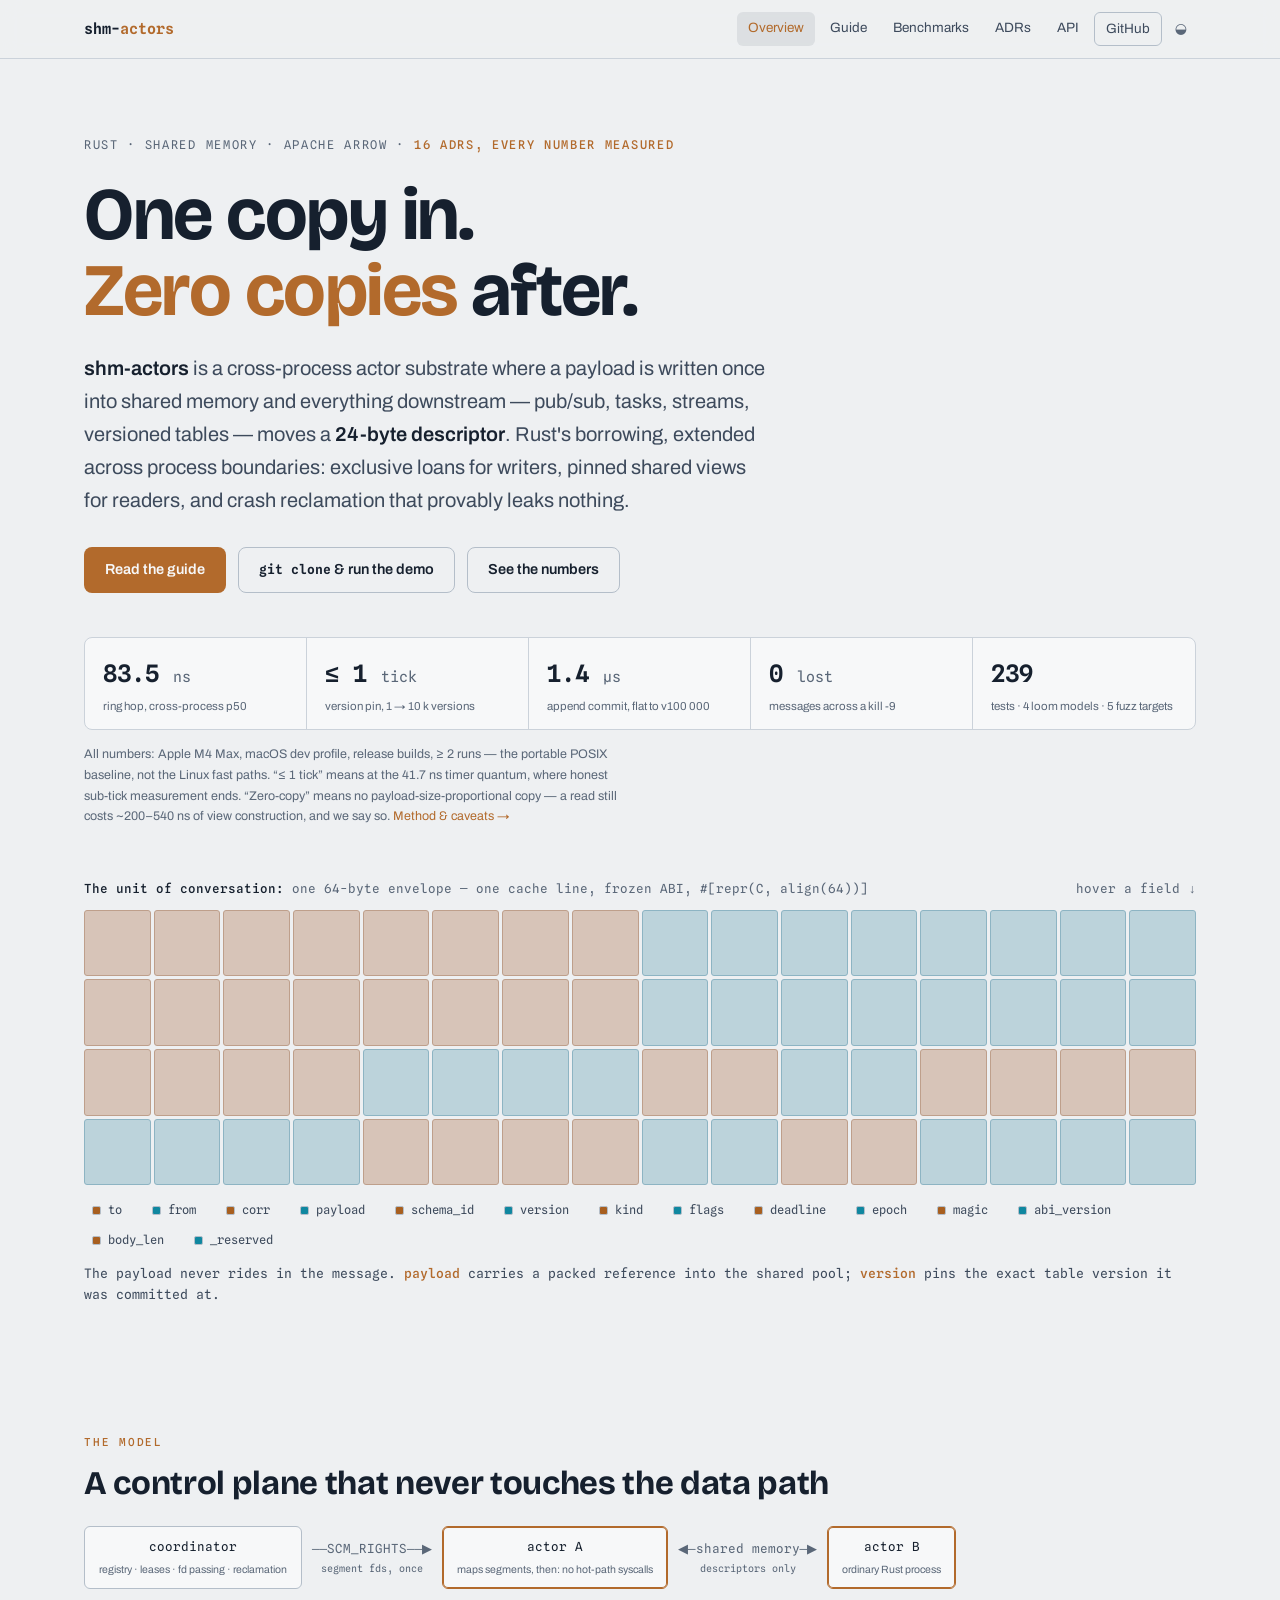
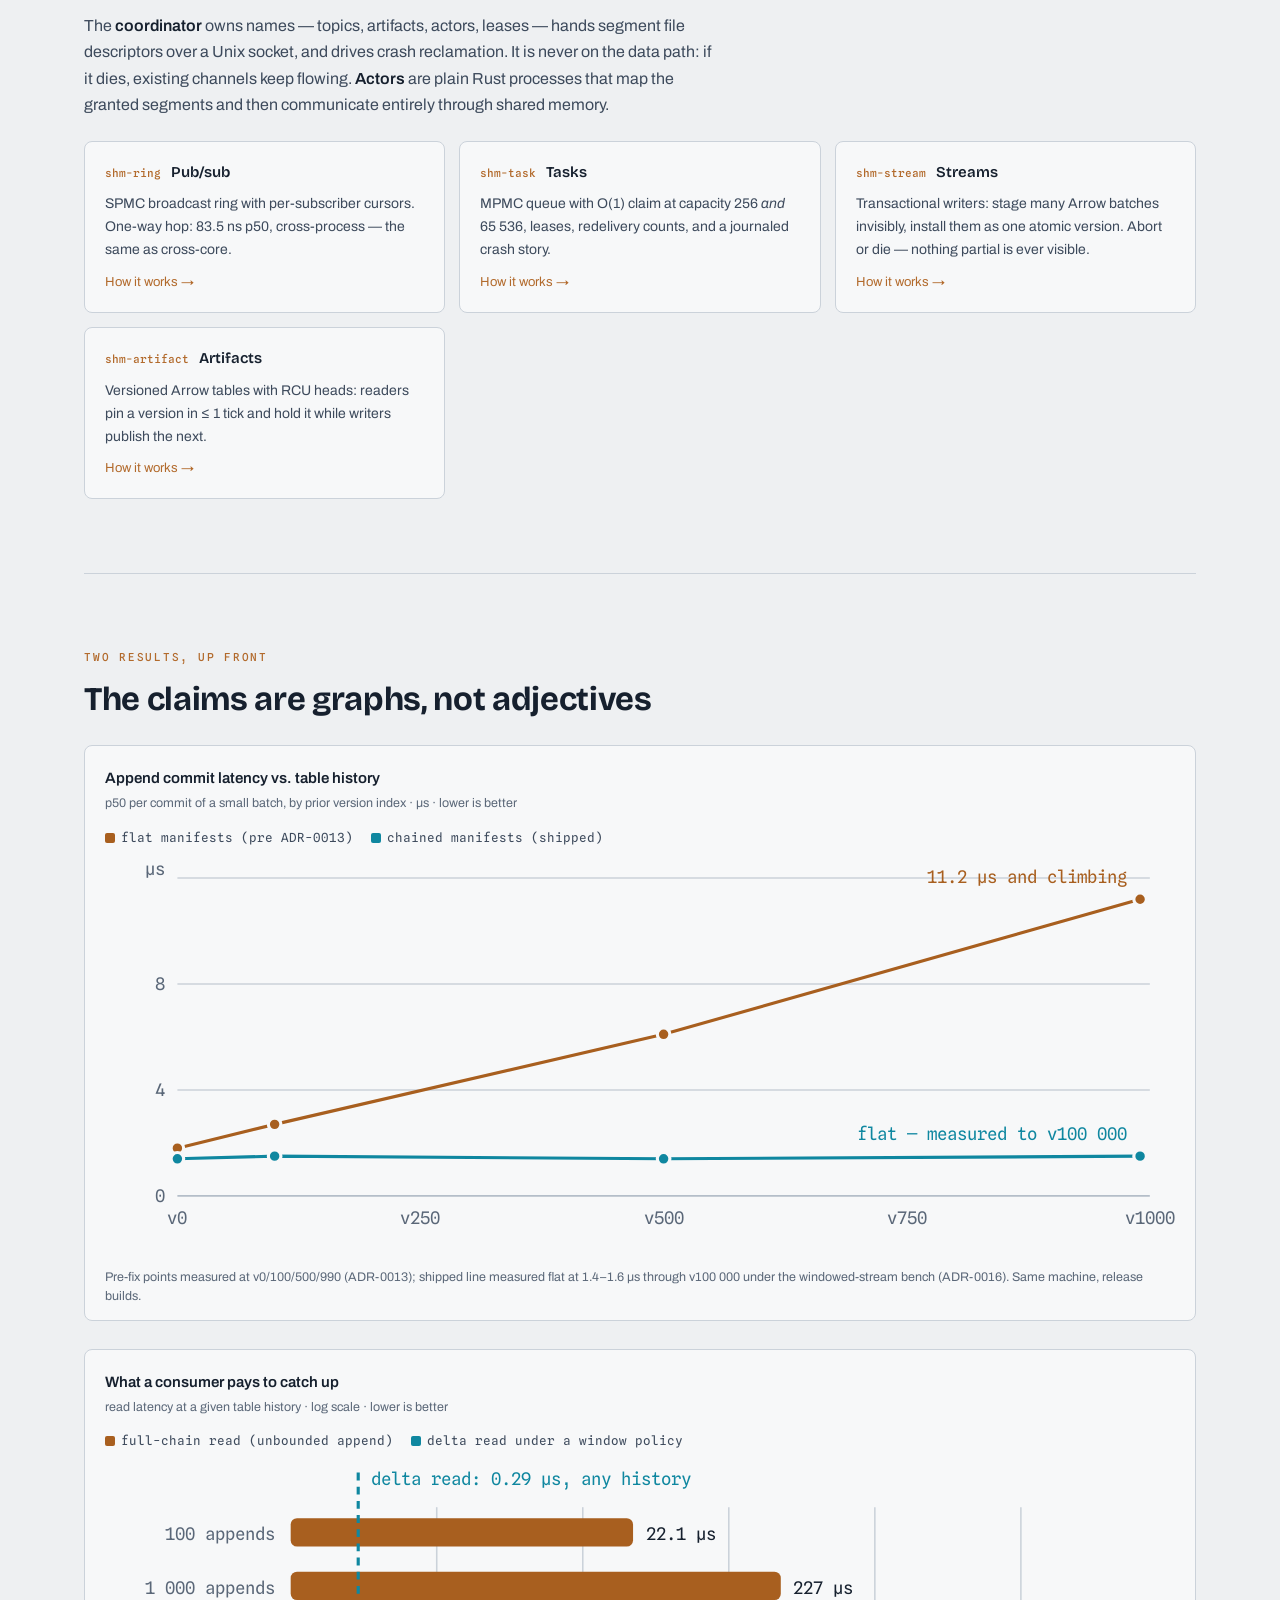
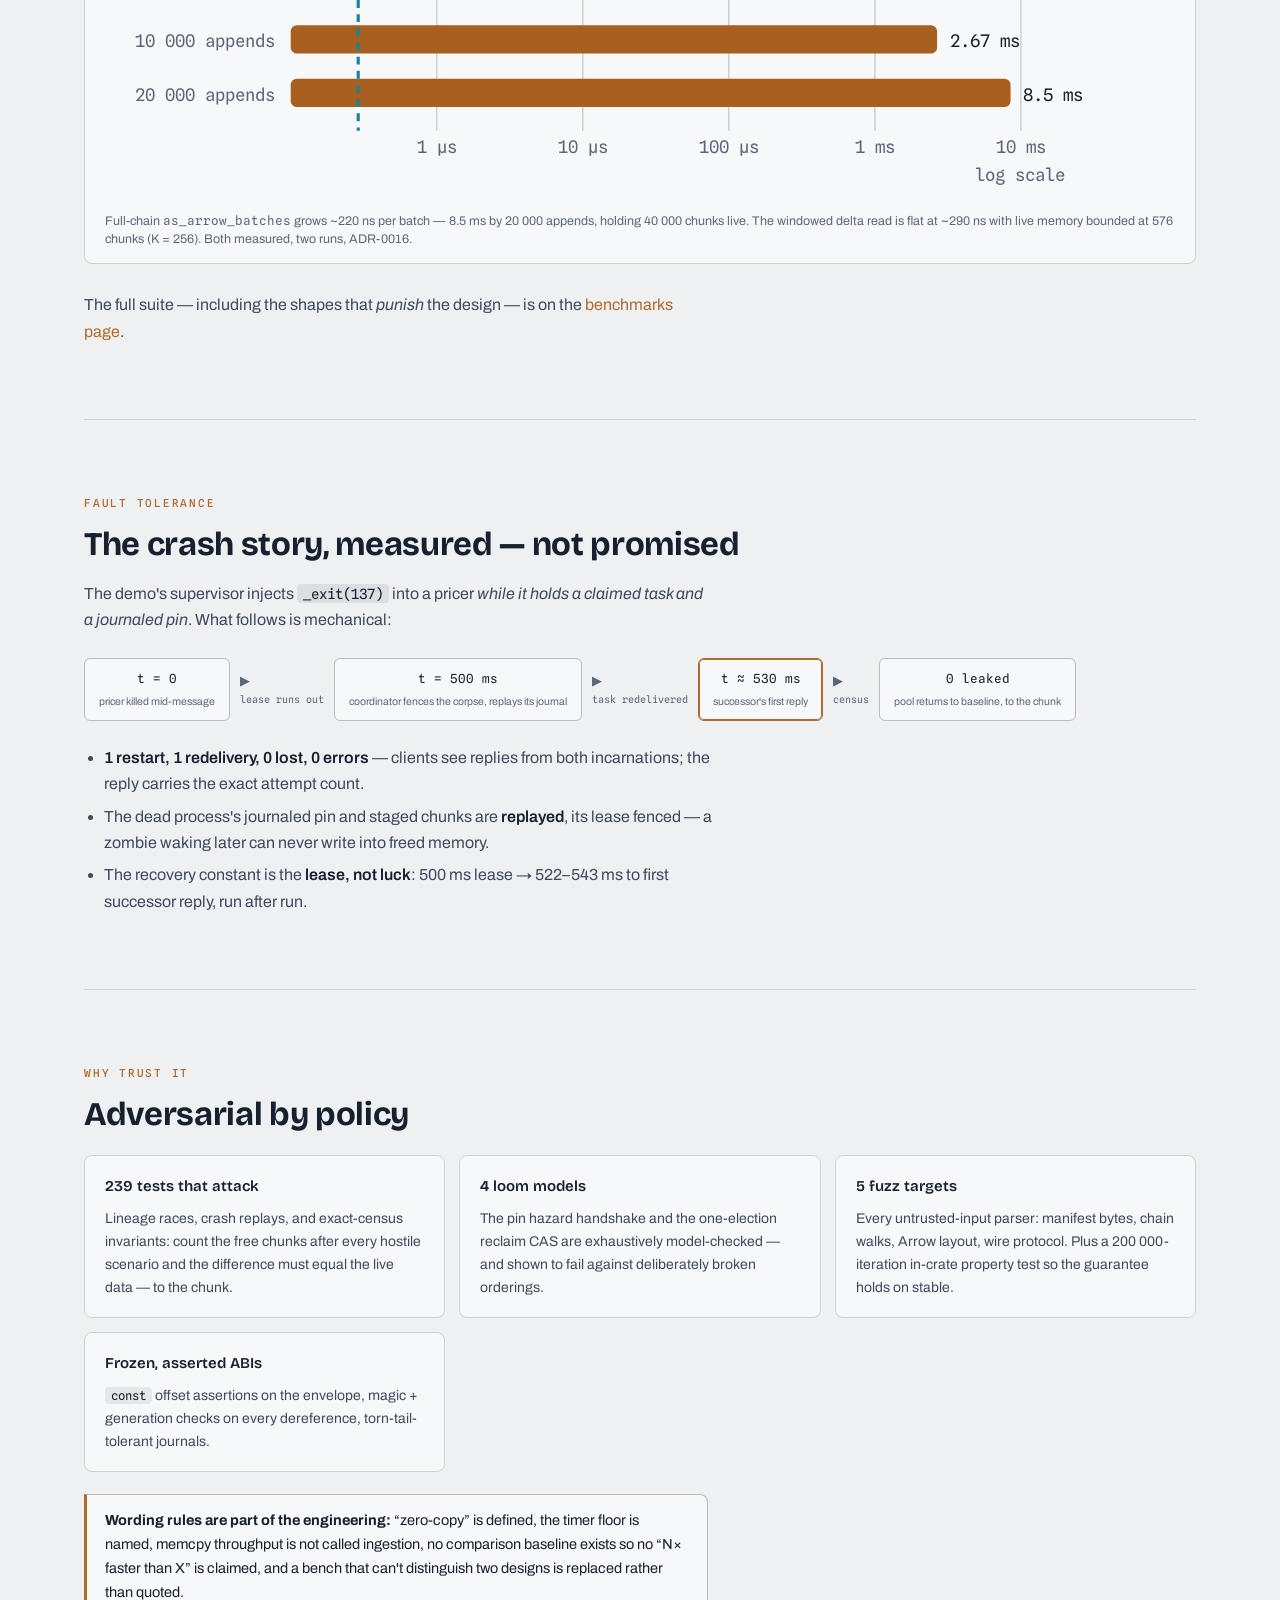
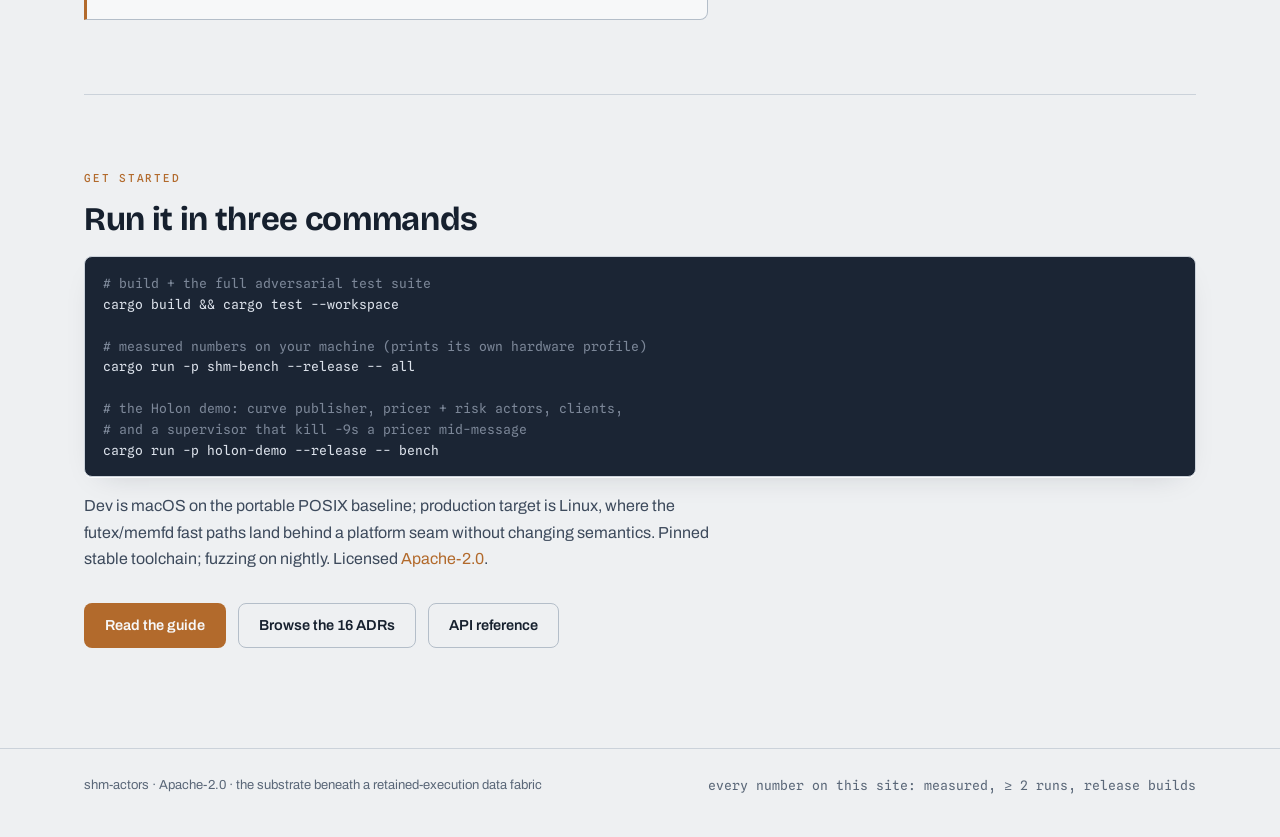
==== site/index.html @ 273ca45f "Website, README, LICENSE: make the project presentable as open source - site/: a four-page static si" ====
<!doctype html>
<html lang="en">
<head>
<meta charset="utf-8">
<meta name="viewport" content="width=device-width,initial-scale=1">
<title>shm-actors — zero-copy cross-process actors for Rust + Apache Arrow</title>
<meta name="description" content="A Rust actor substrate over shared memory: payloads are written once, everything downstream moves a 24-byte descriptor. Versioned Arrow tables, crash-safe by replay, every number measured.">
<link rel="icon" href="data:image/svg+xml,<svg xmlns='http://www.w3.org/2000/svg' viewBox='0 0 100 100'><text y='.9em' font-size='90'>🏹</text></svg>">
<link rel="preconnect" href="https://fonts.googleapis.com">
<link rel="stylesheet" href="https://fonts.googleapis.com/css2?family=Bricolage+Grotesque:opsz,wght@12..96,400;12..96,600;12..96,700&family=Archivo:wght@400;500;600&family=Spline+Sans+Mono:wght@400;500;600&display=swap">
<link rel="stylesheet" href="style.css">
</head>
<body>

<div class="topbar"><div class="in">
  <a class="brand" href="./" style="text-decoration:none">shm-<em>actors</em></a>
  <nav>
    <a href="./" class="on">Overview</a>
    <a href="guide.html">Guide</a>
    <a href="benchmarks.html">Benchmarks</a>
    <a href="adrs.html">ADRs</a>
    <a href="api/shm_artifact/index.html">API</a>
    <a class="gh" href="https://github.com/jamiepearcey/shm-actors">GitHub</a>
    <button id="themeToggle" aria-label="Toggle theme">◒</button>
  </nav>
</div></div>

<main class="wrap">
<header class="hero">
  <div class="kicker">rust · shared memory · apache arrow · <b>16 ADRs, every number measured</b></div>
  <h1>One copy in.<br><span class="z">Zero copies</span> after.</h1>
  <p class="thesis lede">
    <strong>shm-actors</strong> is a cross-process actor substrate where a payload is written once
    into shared memory and everything downstream — pub/sub, tasks, streams, versioned tables —
    moves a <strong>24-byte descriptor</strong>. Rust's borrowing, extended across process
    boundaries: exclusive loans for writers, pinned shared views for readers, and crash
    reclamation that provably leaks nothing.
  </p>
  <div class="cta">
    <a class="btn primary" href="guide.html">Read the guide</a>
    <a class="btn" href="https://github.com/jamiepearcey/shm-actors"><code>git clone</code> &amp; run the demo</a>
    <a class="btn" href="benchmarks.html">See the numbers</a>
  </div>

  <div class="statrow" role="list">
    <div class="stat" role="listitem"><div class="v">83.5 <small>ns</small></div><div class="k">ring hop, cross-process p50</div></div>
    <div class="stat" role="listitem"><div class="v">≤ 1 <small>tick</small></div><div class="k">version pin, 1 → 10 k versions</div></div>
    <div class="stat" role="listitem"><div class="v">1.4 <small>µs</small></div><div class="k">append commit, flat to v100 000</div></div>
    <div class="stat" role="listitem"><div class="v">0 <small>lost</small></div><div class="k">messages across a kill&nbsp;-9</div></div>
    <div class="stat" role="listitem"><div class="v">239</div><div class="k">tests · 4 loom models · 5 fuzz targets</div></div>
  </div>
  <p class="footnote">All numbers: Apple M4 Max, macOS dev profile, release builds, ≥ 2 runs — the portable
  POSIX baseline, not the Linux fast paths. “≤ 1 tick” means at the 41.7 ns timer quantum, where honest
  sub-tick measurement ends. “Zero-copy” means no payload-size-proportional copy — a read still costs
  ~200–540 ns of view construction, and we say so. <a href="benchmarks.html">Method &amp; caveats →</a></p>

  <div class="envwrap">
    <div class="envcap">
      <span class="t"><b>The unit of conversation:</b> one 64-byte envelope — one cache line, frozen ABI, <code>#[repr(C, align(64))]</code></span>
      <span class="t">hover a field ↓</span>
    </div>
    <div class="bytegrid" id="bytegrid" aria-hidden="true"></div>
    <div class="envlegend" id="envlegend"></div>
    <div class="envinfo" id="envinfo">The payload never rides in the message. <b>payload</b> carries a packed reference into the shared pool; <b>version</b> pins the exact table version it was committed at.</div>
  </div>
</header>

<section id="model" class="first" style="padding-top:60px">
  <div class="eyebrow">The model</div>
  <h2>A control plane that never touches the data path</h2>
  <div class="flow" aria-label="Coordinator and actors">
    <div class="fnode">coordinator<small>registry · leases · fd passing · reclamation</small></div>
    <div class="farr">──SCM_RIGHTS──▶<small>segment fds, once</small></div>
    <div class="fnode hot">actor A<small>maps segments, then: no hot-path syscalls</small></div>
    <div class="farr">◀─shared memory─▶<small>descriptors only</small></div>
    <div class="fnode hot">actor B<small>ordinary Rust process</small></div>
  </div>
  <p>The <strong>coordinator</strong> owns names — topics, artifacts, actors, leases — hands segment
  file descriptors over a Unix socket, and drives crash reclamation. It is never on the data path:
  if it dies, existing channels keep flowing. <strong>Actors</strong> are plain Rust processes that
  map the granted segments and then communicate entirely through shared memory.</p>

  <div class="grid2">
    <div class="card"><h4><span class="m">shm-ring</span> Pub/sub</h4><p>SPMC broadcast ring with per-subscriber cursors. One-way hop: 83.5 ns p50, cross-process — the same as cross-core.</p><a class="more" href="guide.html#ring">How it works →</a></div>
    <div class="card"><h4><span class="m">shm-task</span> Tasks</h4><p>MPMC queue with O(1) claim at capacity 256 <em>and</em> 65 536, leases, redelivery counts, and a journaled crash story.</p><a class="more" href="guide.html#task">How it works →</a></div>
    <div class="card"><h4><span class="m">shm-stream</span> Streams</h4><p>Transactional writers: stage many Arrow batches invisibly, install them as one atomic version. Abort or die — nothing partial is ever visible.</p><a class="more" href="guide.html#stream">How it works →</a></div>
    <div class="card"><h4><span class="m">shm-artifact</span> Artifacts</h4><p>Versioned Arrow tables with RCU heads: readers pin a version in ≤ 1 tick and hold it while writers publish the next.</p><a class="more" href="guide.html#cells">How it works →</a></div>
  </div>
</section>

<section id="numbers">
  <div class="eyebrow">Two results, up front</div>
  <h2>The claims are graphs, not adjectives</h2>

  <figure id="fig-commit">
    <div class="figtitle">Append commit latency vs. table history</div>
    <div class="figsub">p50 per commit of a small batch, by prior version index · µs · lower is better</div>
    <div class="legend"><span><i style="background:var(--s1)"></i>flat manifests (pre ADR-0013)</span><span><i style="background:var(--s2)"></i>chained manifests (shipped)</span></div>
    <div id="chart-commit"></div>
    <figcaption>Pre-fix points measured at v0/100/500/990 (ADR-0013); shipped line measured flat at
    1.4–1.6 µs through v100 000 under the windowed-stream bench (ADR-0016). Same machine, release builds.</figcaption>
  </figure>

  <figure id="fig-read">
    <div class="figtitle">What a consumer pays to catch up</div>
    <div class="figsub">read latency at a given table history · log scale · lower is better</div>
    <div class="legend"><span><i style="background:var(--s1)"></i>full-chain read (unbounded append)</span><span><i style="background:var(--s2)"></i>delta read under a window policy</span></div>
    <div id="chart-read"></div>
    <figcaption>Full-chain <code>as_arrow_batches</code> grows ~220 ns per batch — 8.5 ms by 20 000
    appends, holding 40 000 chunks live. The windowed delta read is flat at ~290 ns with live memory
    bounded at 576 chunks (K = 256). Both measured, two runs, ADR-0016.</figcaption>
  </figure>

  <p>The full suite — including the shapes that <em>punish</em> the design — is on the
  <a href="benchmarks.html">benchmarks page</a>.</p>
</section>

<section id="crash">
  <div class="eyebrow">Fault tolerance</div>
  <h2>The crash story, measured — not promised</h2>
  <p>The demo's supervisor injects <code>_exit(137)</code> into a pricer <em>while it holds a claimed
  task and a journaled pin</em>. What follows is mechanical:</p>
  <div class="flow" aria-label="Crash timeline">
    <div class="fnode">t = 0<small>pricer killed mid-message</small></div>
    <div class="farr">▶<small>lease runs out</small></div>
    <div class="fnode">t = 500 ms<small>coordinator fences the corpse, replays its journal</small></div>
    <div class="farr">▶<small>task redelivered</small></div>
    <div class="fnode hot">t ≈ 530 ms<small>successor's first reply</small></div>
    <div class="farr">▶<small>census</small></div>
    <div class="fnode">0 leaked<small>pool returns to baseline, to the chunk</small></div>
  </div>
  <ul>
    <li><strong>1 restart, 1 redelivery, 0 lost, 0 errors</strong> — clients see replies from both incarnations; the reply carries the exact attempt count.</li>
    <li>The dead process's journaled pin and staged chunks are <strong>replayed</strong>, its lease fenced — a zombie waking later can never write into freed memory.</li>
    <li>The recovery constant is the <strong>lease, not luck</strong>: 500 ms lease → 522–543 ms to first successor reply, run after run.</li>
  </ul>
</section>

<section id="discipline">
  <div class="eyebrow">Why trust it</div>
  <h2>Adversarial by policy</h2>
  <div class="grid2">
    <div class="card"><h4>239 tests that attack</h4><p>Lineage races, crash replays, and exact-census invariants: count the free chunks after every hostile scenario and the difference must equal the live data — to the chunk.</p></div>
    <div class="card"><h4>4 loom models</h4><p>The pin hazard handshake and the one-election reclaim CAS are exhaustively model-checked — and shown to fail against deliberately broken orderings.</p></div>
    <div class="card"><h4>5 fuzz targets</h4><p>Every untrusted-input parser: manifest bytes, chain walks, Arrow layout, wire protocol. Plus a 200 000-iteration in-crate property test so the guarantee holds on stable.</p></div>
    <div class="card"><h4>Frozen, asserted ABIs</h4><p><code>const</code> offset assertions on the envelope, magic + generation checks on every dereference, torn-tail-tolerant journals.</p></div>
  </div>
  <div class="callout"><b>Wording rules are part of the engineering:</b> “zero-copy” is defined, the
  timer floor is named, memcpy throughput is not called ingestion, no comparison baseline exists so
  no “N× faster than X” is claimed, and a bench that can't distinguish two designs is replaced
  rather than quoted.</div>
</section>

<section id="start">
  <div class="eyebrow">Get started</div>
  <h2>Run it in three commands</h2>
  <pre><code><span class="c"># build + the full adversarial test suite</span>
cargo build && cargo test --workspace

<span class="c"># measured numbers on your machine (prints its own hardware profile)</span>
cargo run -p shm-bench --release -- all

<span class="c"># the Holon demo: curve publisher, pricer + risk actors, clients,</span>
<span class="c"># and a supervisor that kill -9s a pricer mid-message</span>
cargo run -p holon-demo --release -- bench</code></pre>
  <p>Dev is macOS on the portable POSIX baseline; production target is Linux, where the futex/memfd
  fast paths land behind a platform seam without changing semantics. Pinned stable toolchain;
  fuzzing on nightly. Licensed <a href="https://github.com/jamiepearcey/shm-actors/blob/main/LICENSE">Apache-2.0</a>.</p>
  <div class="cta">
    <a class="btn primary" href="guide.html">Read the guide</a>
    <a class="btn" href="adrs.html">Browse the 16 ADRs</a>
    <a class="btn" href="api/shm_artifact/index.html">API reference</a>
  </div>
</section>
</main>

<footer class="site"><div class="in">
  <div>shm-actors · Apache-2.0 · the substrate beneath a retained-execution data fabric</div>
  <div class="mono">every number on this site: measured, ≥ 2 runs, release builds</div>
</div></footer>

<script src="site.js"></script>
<script>
buildEnvelope("bytegrid","envlegend","envinfo");

/* chart 1: commit latency vs version index */
(function(){
  const W=680,H=250,L=46,R=16,T=14,B=34;
  const pre=[[0,1.8],[100,2.7],[500,6.1],[990,11.2]];
  const post=[[0,1.4],[100,1.5],[500,1.4],[990,1.5]];
  const xmax=1000,ymax=12;
  const X=v=>L+(W-L-R)*v/xmax, Y=v=>T+(H-T-B)*(1-v/ymax);
  const svg=svgEl("svg",{viewBox:"0 0 "+W+" "+H,width:"100%",role:"img",
    "aria-label":"Append commit p50: pre-fix grows from 1.8 to 11.2 microseconds by version 990; shipped stays at about 1.4 microseconds"});
  for(const gy of [0,4,8,12]){
    svg.appendChild(svgEl("line",{x1:L,x2:W-R,y1:Y(gy),y2:Y(gy),class:gy?"grid":"axline"}));
    if(gy<12){ const t=svgEl("text",{x:L-8,y:Y(gy)+4,"text-anchor":"end"}); t.textContent=gy; svg.appendChild(t); }
  }
  for(const gx of [0,250,500,750,1000]){
    const t=svgEl("text",{x:X(gx),y:H-B+18,"text-anchor":"middle"}); t.textContent="v"+gx; svg.appendChild(t);
  }
  const yl=svgEl("text",{x:L-8,y:T-2,"text-anchor":"end"}); yl.textContent="µs"; svg.appendChild(yl);
  const s1=cssVar("--s1"),s2=cssVar("--s2");
  [[pre,s1,"pre ADR-0013"],[post,s2,"shipped"]].forEach(([pts,col,name])=>{
    svg.appendChild(svgEl("path",{d:pts.map((p,i)=>(i?"L":"M")+X(p[0])+" "+Y(p[1])).join(" "),
      fill:"none",stroke:col,"stroke-width":2,"stroke-linecap":"round"}));
    pts.forEach(p=>{
      svg.appendChild(svgEl("circle",{cx:X(p[0]),cy:Y(p[1]),r:4,fill:col,stroke:cssVar("--bg2"),"stroke-width":2}));
      const hit=svgEl("circle",{cx:X(p[0]),cy:Y(p[1]),r:13,fill:"transparent"});
      hit.addEventListener("mousemove",e=>tipShow(name+"<br><span class='tt'>version "+p[0]+"</span> · <b>"+p[1]+" µs</b> p50",e.clientX,e.clientY));
      hit.addEventListener("mouseleave",tipHide);
      svg.appendChild(hit);
    });
  });
  const l1=svgEl("text",{x:X(990)-8,y:Y(11.2)-10,"text-anchor":"end",class:"dlab"});
  l1.textContent="11.2 µs and climbing"; l1.style.fill=s1; svg.appendChild(l1);
  const l2=svgEl("text",{x:X(990)-8,y:Y(1.5)-10,"text-anchor":"end",class:"dlab"});
  l2.textContent="flat — measured to v100 000"; l2.style.fill=s2; svg.appendChild(l2);
  document.getElementById("chart-commit").appendChild(svg);
})();

/* chart 2: read cost, log scale bars */
(function(){
  const W=680,Hrow=34,L=118,R=70,T=30;
  const rows=[
    ["100 appends",22100,"22.1 µs"],
    ["1 000 appends",227000,"227 µs"],
    ["10 000 appends",2670000,"2.67 ms"],
    ["20 000 appends",8500000,"8.5 ms"]
  ];
  const deltaNs=290;
  const H=T+rows.length*Hrow+46;
  const lo=Math.log10(100),hi=Math.log10(2e7);
  const X=ns=>L+(W-L-R)*(Math.log10(ns)-lo)/(hi-lo);
  const svg=svgEl("svg",{viewBox:"0 0 "+W+" "+H,width:"100%",role:"img",
    "aria-label":"Full chain read grows from 22 microseconds at 100 appends to 8.5 milliseconds at 20000; the windowed delta read is flat at 290 nanoseconds"});
  [[1000,"1 µs"],[10000,"10 µs"],[100000,"100 µs"],[1e6,"1 ms"],[1e7,"10 ms"]].forEach(([v,lab])=>{
    svg.appendChild(svgEl("line",{x1:X(v),x2:X(v),y1:T,y2:H-40,class:"grid"}));
    const t=svgEl("text",{x:X(v),y:H-26,"text-anchor":"middle"}); t.textContent=lab; svg.appendChild(t);
  });
  const s1=cssVar("--s1"),s2=cssVar("--s2");
  rows.forEach((r,i)=>{
    const y=T+i*Hrow;
    const lab=svgEl("text",{x:L-10,y:y+Hrow/2+4,"text-anchor":"end"}); lab.textContent=r[0]; svg.appendChild(lab);
    const bar=svgEl("rect",{x:L,y:y+7,width:Math.max(2,X(r[1])-L),height:Hrow-16,rx:4,fill:s1});
    bar.addEventListener("mousemove",e=>tipShow("full-chain read after "+r[0]+"<br><b>"+r[2]+"</b> · ~220 ns per batch",e.clientX,e.clientY));
    bar.addEventListener("mouseleave",tipHide);
    svg.appendChild(bar);
    const v=svgEl("text",{x:X(r[1])+8,y:y+Hrow/2+4,class:"dlab"}); v.textContent=r[2]; svg.appendChild(v);
  });
  const dx=X(deltaNs);
  svg.appendChild(svgEl("line",{x1:dx,x2:dx,y1:8,y2:H-40,stroke:s2,"stroke-width":2,"stroke-dasharray":"5 4"}));
  const dl=svgEl("text",{x:dx+8,y:16,class:"dlab"}); dl.textContent="delta read: 0.29 µs, any history"; dl.style.fill=s2; svg.appendChild(dl);
  const hit=svgEl("rect",{x:dx-8,y:8,width:16,height:H-48,fill:"transparent"});
  hit.addEventListener("mousemove",e=>tipShow("batches_since(v), one version behind<br><b>0.29 µs</b> p50 — flat at any history",e.clientX,e.clientY));
  hit.addEventListener("mouseleave",tipHide);
  svg.appendChild(hit);
  const axl=svgEl("text",{x:W-R,y:H-8,"text-anchor":"end"}); axl.textContent="log scale"; svg.appendChild(axl);
  document.getElementById("chart-read").appendChild(svg);
})();
</script>
</body>
</html>
---- site/style.css ----
/* shm-actors site — dark-first: memory-map ground, copper bus, instrument cyan */
:root{
  --bg:#0B0E14; --bg2:#11161F; --bg3:#161D29;
  --ink:#E8E4DA; --ink2:#AEB6C4; --muted:#79839656;
  --mut:#8A94A6;
  --line:#232B38; --line2:#2E3949;
  --accent:#D98E4A; --accent-ink:#0B0E14;
  --s1:#C06F24; --s2:#2E9FC4;             /* chart series, CVD-validated */
  --code-bg:#0E1420; --sel:#D98E4A33;
  --shadow:0 1px 0 #000c, 0 12px 40px -18px #000c;
}
@media (prefers-color-scheme: light){
  :root:not([data-theme="dark"]){
    --bg:#EEF0F2; --bg2:#F7F8F9; --bg3:#E4E8EC;
    --ink:#16202E; --ink2:#3D4A5C; --muted:#16202E14;
    --mut:#5A6778;
    --line:#CBD2DA; --line2:#B4BEC9;
    --accent:#B26A2C; --accent-ink:#F7F8F9;
    --s1:#A85F1F; --s2:#0F87A0;
    --code-bg:#1B2534; --sel:#B26A2C2c;
    --shadow:0 1px 0 #ffffffcc, 0 10px 30px -18px #16202E40;
  }
}
:root[data-theme="light"]{
  --bg:#EEF0F2; --bg2:#F7F8F9; --bg3:#E4E8EC;
  --ink:#16202E; --ink2:#3D4A5C; --muted:#16202E14;
  --mut:#5A6778;
  --line:#CBD2DA; --line2:#B4BEC9;
  --accent:#B26A2C; --accent-ink:#F7F8F9;
  --s1:#A85F1F; --s2:#0F87A0;
  --code-bg:#1B2534; --sel:#B26A2C2c;
  --shadow:0 1px 0 #ffffffcc, 0 10px 30px -18px #16202E40;
}

*{box-sizing:border-box}
html{scroll-behavior:smooth; scroll-padding-top:76px}
@media (prefers-reduced-motion: reduce){ html{scroll-behavior:auto} *{animation:none!important;transition:none!important} }
body{
  margin:0; background:var(--bg); color:var(--ink);
  font:400 16px/1.65 "Archivo",system-ui,sans-serif;
  -webkit-font-smoothing:antialiased; text-rendering:optimizeLegibility;
}
::selection{background:var(--sel)}
a{color:var(--accent); text-decoration:none}
a:hover{text-decoration:underline; text-underline-offset:3px}
a:focus-visible,button:focus-visible{outline:2px solid var(--accent); outline-offset:2px; border-radius:2px}
code,pre,kbd,.mono{font-family:"Spline Sans Mono",ui-monospace,SFMono-Regular,Menlo,monospace}
h1,h2,h3,h4{font-family:"Bricolage Grotesque","Archivo",system-ui,sans-serif; text-wrap:balance; margin:0}

/* ---------- top bar ---------- */
.topbar{
  position:sticky; top:0; z-index:40; background:color-mix(in srgb,var(--bg) 86%,transparent);
  backdrop-filter:blur(10px); border-bottom:1px solid var(--line);
}
.topbar .in{max-width:1160px; margin:0 auto; display:flex; align-items:center; gap:22px; padding:12px 24px}
.topbar .brand{font-family:"Spline Sans Mono",monospace; font-weight:600; font-size:15px; color:var(--ink)}
.topbar .brand em{font-style:normal; color:var(--accent)}
.topbar nav{display:flex; gap:4px; flex-wrap:wrap; margin-left:auto; font-size:13.5px}
.topbar nav a{color:var(--ink2); padding:5px 11px; border-radius:6px}
.topbar nav a:hover{color:var(--ink); background:var(--muted); text-decoration:none}
.topbar nav a.on{color:var(--accent); background:var(--muted)}
.topbar .gh{border:1px solid var(--line2); border-radius:6px}
#themeToggle{all:unset; cursor:pointer; padding:5px 9px; border-radius:6px; color:var(--mut); font-size:14px; line-height:1}
#themeToggle:hover{background:var(--muted); color:var(--ink)}

/* ---------- page scaffold ---------- */
.wrap{max-width:1160px; margin:0 auto; padding:0 24px}
main{padding-bottom:90px}
section{padding-top:74px; border-top:1px solid var(--line); margin-top:74px}
section.first{border-top:0; margin-top:0}
.eyebrow{font-family:"Spline Sans Mono",monospace; font-size:11px; font-weight:500; letter-spacing:.16em; text-transform:uppercase; color:var(--accent); margin-bottom:14px}
h1.page{font-size:clamp(30px,4.4vw,44px); font-weight:700; letter-spacing:-.015em; margin:54px 0 10px}
h2{font-size:clamp(25px,3.2vw,33px); font-weight:700; line-height:1.12; letter-spacing:-.01em; margin-bottom:18px}
h3{font-size:19px; font-weight:600; margin:38px 0 10px}
h4{font-size:15.5px; font-weight:600; margin:26px 0 8px}
p,li{max-width:70ch; color:var(--ink2)}
p strong,li strong{color:var(--ink); font-weight:600}
ul,ol{padding-left:20px} li{margin:6px 0}
.lede{font-size:18px; color:var(--ink2)}
.kbd-note{font-size:12.5px; color:var(--mut)}

/* docs two-column: sticky mini-toc */
.docgrid{display:grid; grid-template-columns:minmax(0,1fr) 220px; gap:56px}
.toc{position:sticky; top:76px; align-self:start; font-size:13px; padding-top:74px}
.toc .t{font-family:"Spline Sans Mono",monospace; font-size:10.5px; letter-spacing:.14em; text-transform:uppercase; color:var(--mut); margin-bottom:10px}
.toc a{display:block; color:var(--ink2); padding:4px 10px; border-left:2px solid var(--line); }
.toc a:hover{color:var(--ink); text-decoration:none}
.toc a.on{color:var(--accent); border-left-color:var(--accent)}
@media (max-width:960px){ .docgrid{display:block} .toc{display:none} }

/* ---------- hero ---------- */
header.hero{padding:76px 0 66px}
.hero .kicker{font-family:"Spline Sans Mono",monospace; font-size:12px; letter-spacing:.14em; text-transform:uppercase; color:var(--mut); margin-bottom:22px}
.hero .kicker b{color:var(--accent); font-weight:500}
.hero h1{font-size:clamp(40px,6.4vw,74px); font-weight:700; line-height:1.02; letter-spacing:-.02em}
.hero h1 .z{color:var(--accent)}
.hero .thesis{font-size:clamp(17px,2vw,20px); max-width:62ch; margin:24px 0 0}
.cta{display:flex; gap:12px; margin-top:30px; flex-wrap:wrap}
.btn{display:inline-block; padding:10px 20px; border-radius:8px; font-weight:600; font-size:14.5px; border:1px solid var(--line2); color:var(--ink)}
.btn:hover{text-decoration:none; border-color:var(--accent)}
.btn.primary{background:var(--accent); color:var(--accent-ink); border-color:transparent}
.btn.primary:hover{filter:brightness(1.07)}
.btn code{font-size:13px}

.statrow{display:flex; flex-wrap:wrap; gap:0; margin-top:44px; border:1px solid var(--line); border-radius:8px; overflow:hidden; background:var(--bg2)}
.stat{flex:1 1 150px; padding:16px 18px 14px; border-right:1px solid var(--line)}
.stat:last-child{border-right:0}
.stat .v{font-family:"Spline Sans Mono",monospace; font-weight:600; font-size:clamp(19px,2.2vw,24px); color:var(--ink); font-variant-numeric:tabular-nums}
.stat .v small{font-size:.62em; color:var(--mut); font-weight:400}
.stat .k{font-size:11.5px; color:var(--mut); margin-top:3px}
.footnote{font-size:12.5px; color:var(--mut); max-width:78ch; margin-top:14px}

/* ---------- envelope byte grid ---------- */
.envwrap{margin-top:52px}
.envcap{display:flex; justify-content:space-between; align-items:baseline; gap:14px; flex-wrap:wrap; margin-bottom:10px}
.envcap .t{font-family:"Spline Sans Mono",monospace; font-size:12.5px; color:var(--mut)}
.envcap .t b{color:var(--ink); font-weight:500}
.bytegrid{display:grid; grid-template-columns:repeat(16,1fr); gap:3px}
.byte{aspect-ratio:1/1; border-radius:3px; background:var(--bg3); border:1px solid var(--line); transition:background .15s,border-color .15s}
.byte.f0{background:color-mix(in oklab,var(--s1) 26%,var(--bg3)); border-color:color-mix(in oklab,var(--s1) 45%,var(--line))}
.byte.f1{background:color-mix(in oklab,var(--s2) 22%,var(--bg3)); border-color:color-mix(in oklab,var(--s2) 40%,var(--line))}
.bytegrid:hover .byte{opacity:.45}
.bytegrid .byte.hl{opacity:1; border-color:var(--accent); background:color-mix(in oklab,var(--accent) 34%,var(--bg3))}
.bytegrid:not(:hover) .byte{opacity:1}
.envlegend{display:flex; flex-wrap:wrap; gap:4px 14px; margin-top:12px; font-family:"Spline Sans Mono",monospace; font-size:12px}
.envlegend button{all:unset; cursor:pointer; padding:3px 8px; border-radius:4px; color:var(--ink2); display:inline-flex; align-items:center; gap:7px}
.envlegend button:hover{background:var(--muted); color:var(--ink)}
.envlegend .sw{width:9px; height:9px; border-radius:2px; background:var(--bg3); border:1px solid var(--line2)}
.envlegend .sw.f0{background:var(--s1)} .envlegend .sw.f1{background:var(--s2)}
.envinfo{margin-top:10px; min-height:44px; font-family:"Spline Sans Mono",monospace; font-size:13px; color:var(--ink2)}
.envinfo b{color:var(--accent); font-weight:500}

/* ---------- components ---------- */
.grid2{display:grid; grid-template-columns:repeat(auto-fit,minmax(280px,1fr)); gap:14px; margin:22px 0}
.card{background:var(--bg2); border:1px solid var(--line); border-radius:8px; padding:18px 20px}
.card h4{font-size:15px; font-weight:600; margin:0 0 8px; display:flex; align-items:baseline; gap:10px}
.card h4 .m{font-family:"Spline Sans Mono",monospace; font-size:11px; color:var(--accent); font-weight:500}
.card p{font-size:14px; margin:0; max-width:none}
.card a.more{display:inline-block; margin-top:10px; font-size:13px}
pre{background:var(--code-bg); color:#DDE3EC; border:1px solid var(--line); border-radius:8px; padding:16px 18px; overflow-x:auto; font-size:13px; line-height:1.6; box-shadow:var(--shadow)}
pre .c{color:#7C8798} pre .k{color:#5BB8C4} pre .a{color:#E0A468} pre .g{color:#8FBF87}
p code,li code,td code,h3 code,h4 code{font-size:.88em; background:var(--muted); padding:1px 6px; border-radius:4px; color:var(--ink)}
table{border-collapse:collapse; width:100%; font-size:13.5px; margin:18px 0}
.tblwrap{overflow-x:auto}
th{font-family:"Spline Sans Mono",monospace; font-size:10.5px; letter-spacing:.1em; text-transform:uppercase; color:var(--mut); font-weight:500; text-align:left; padding:8px 14px 8px 0; border-bottom:1px solid var(--line2)}
td{padding:8px 14px 8px 0; border-bottom:1px solid var(--line); color:var(--ink2); vertical-align:top}
td:first-child{color:var(--ink)}
td.n,th.n{text-align:right; font-family:"Spline Sans Mono",monospace; font-variant-numeric:tabular-nums; white-space:nowrap}
.flow{display:flex; align-items:stretch; flex-wrap:wrap; margin:24px 0; font-family:"Spline Sans Mono",monospace; font-size:12.5px}
.fnode{background:var(--bg2); border:1px solid var(--line2); border-radius:6px; padding:10px 14px; text-align:center; min-width:110px}
.fnode small{display:block; color:var(--mut); font-size:10.5px; margin-top:3px; font-family:"Archivo",sans-serif}
.fnode.hot{border-color:var(--accent); box-shadow:inset 0 0 0 1px var(--accent)}
.farr{align-self:center; padding:0 10px; color:var(--mut); white-space:nowrap}
.farr small{display:block; font-size:10px; text-align:center}
.callout{border:1px solid var(--line2); border-left:3px solid var(--accent); background:var(--bg2); border-radius:0 8px 8px 0; padding:14px 18px; margin:22px 0; font-size:14.5px; max-width:78ch}
.callout b{color:var(--ink)}

/* charts */
figure{margin:28px 0; background:var(--bg2); border:1px solid var(--line); border-radius:8px; padding:20px 20px 14px; overflow:hidden}
figure figcaption{font-size:12.5px; color:var(--mut); margin-top:10px; line-height:1.5}
.figtitle{font-weight:600; font-size:15px; color:var(--ink); margin-bottom:2px}
.figsub{font-size:12.5px; color:var(--mut); margin-bottom:14px}
.legend{display:flex; gap:18px; font-size:12.5px; color:var(--ink2); margin-bottom:8px; font-family:"Spline Sans Mono",monospace; flex-wrap:wrap}
.legend i{display:inline-block; width:10px; height:10px; border-radius:2px; margin-right:6px; vertical-align:-1px}
svg text{font-family:"Spline Sans Mono",monospace; fill:var(--mut); font-size:11px}
svg .axline{stroke:var(--line2)} svg .grid{stroke:var(--line)}
svg .dlab{fill:var(--ink); font-size:11px}
.tip{position:fixed; pointer-events:none; z-index:50; background:var(--bg3); color:var(--ink); border:1px solid var(--line2); border-radius:6px; padding:7px 10px; font:12px/1.5 "Spline Sans Mono",monospace; box-shadow:var(--shadow); opacity:0; transition:opacity .1s; white-space:nowrap}
.tip.show{opacity:1}
.tip .tt{color:var(--mut)}

/* ADR timeline + browser */
.timeline{list-style:none; padding:0; margin:26px 0 0; position:relative}
.timeline::before{content:""; position:absolute; left:71px; top:6px; bottom:6px; width:1px; background:var(--line2)}
.timeline li{display:grid; grid-template-columns:58px 28px minmax(0,1fr); gap:0 8px; margin:0 0 18px; max-width:none}
.timeline .adr{font-family:"Spline Sans Mono",monospace; font-size:11.5px; color:var(--accent); text-align:right; padding-top:2px; font-weight:500}
.timeline .dot{position:relative}
.timeline .dot::before{content:""; position:absolute; left:10px; top:7px; width:7px; height:7px; border-radius:50%; background:var(--bg); border:2px solid var(--accent)}
.timeline h4{font-size:14.5px; font-weight:600; color:var(--ink); margin:0}
.timeline p{font-size:13.5px; margin:3px 0 0; max-width:72ch}

.adrshell{display:grid; grid-template-columns:280px minmax(0,1fr); gap:40px; margin-top:34px}
.adrlist{position:sticky; top:76px; align-self:start; max-height:calc(100dvh - 96px); overflow-y:auto; font-size:13px; padding-right:8px}
.adrlist a{display:block; color:var(--ink2); padding:7px 10px; border-radius:6px; line-height:1.4}
.adrlist a:hover{background:var(--muted); color:var(--ink); text-decoration:none}
.adrlist a.on{background:var(--muted); color:var(--accent)}
.adrlist a .n{font-family:"Spline Sans Mono",monospace; font-size:11px; color:var(--accent); margin-right:8px}
@media (max-width:900px){ .adrshell{display:block} .adrlist{position:static; max-height:none; display:flex; flex-wrap:wrap; gap:4px} }

/* rendered markdown */
.md{max-width:76ch}
.md h1{font-size:27px; margin:8px 0 16px}
.md h2{font-size:21px; margin:34px 0 10px}
.md h3{font-size:17px; margin:26px 0 8px}
.md p,.md li{font-size:15px}
.md pre{font-size:12.5px}
.md pre code{background:none; padding:0; color:inherit; font-size:inherit}
.md table{font-size:13px; display:block; overflow-x:auto}
.md blockquote{margin:18px 0; padding:2px 18px; border-left:3px solid var(--accent); color:var(--ink2); background:var(--bg2); border-radius:0 6px 6px 0}
.md hr{border:0; border-top:1px solid var(--line); margin:30px 0}

footer.site{margin-top:100px; border-top:1px solid var(--line); padding:26px 0 40px; font-size:13px; color:var(--mut)}
footer.site .in{max-width:1160px; margin:0 auto; padding:0 24px; display:flex; justify-content:space-between; gap:18px; flex-wrap:wrap}
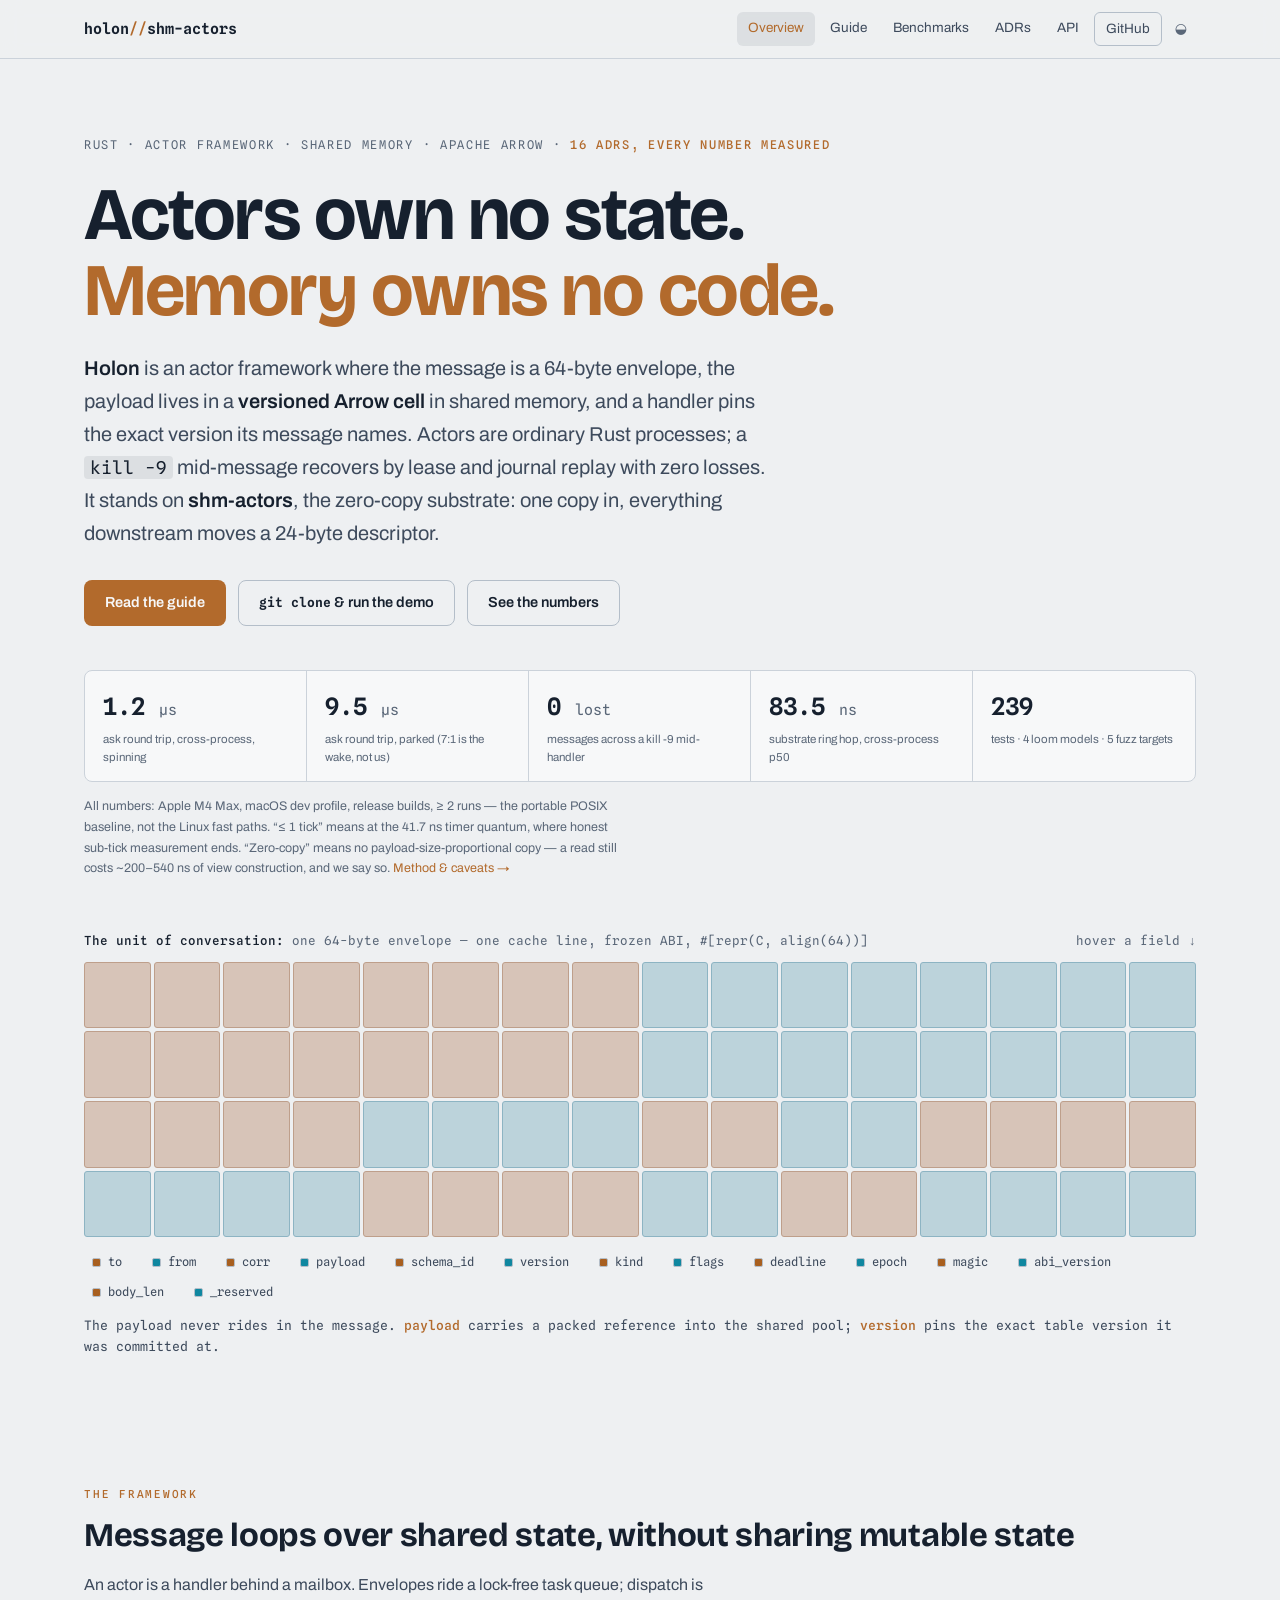
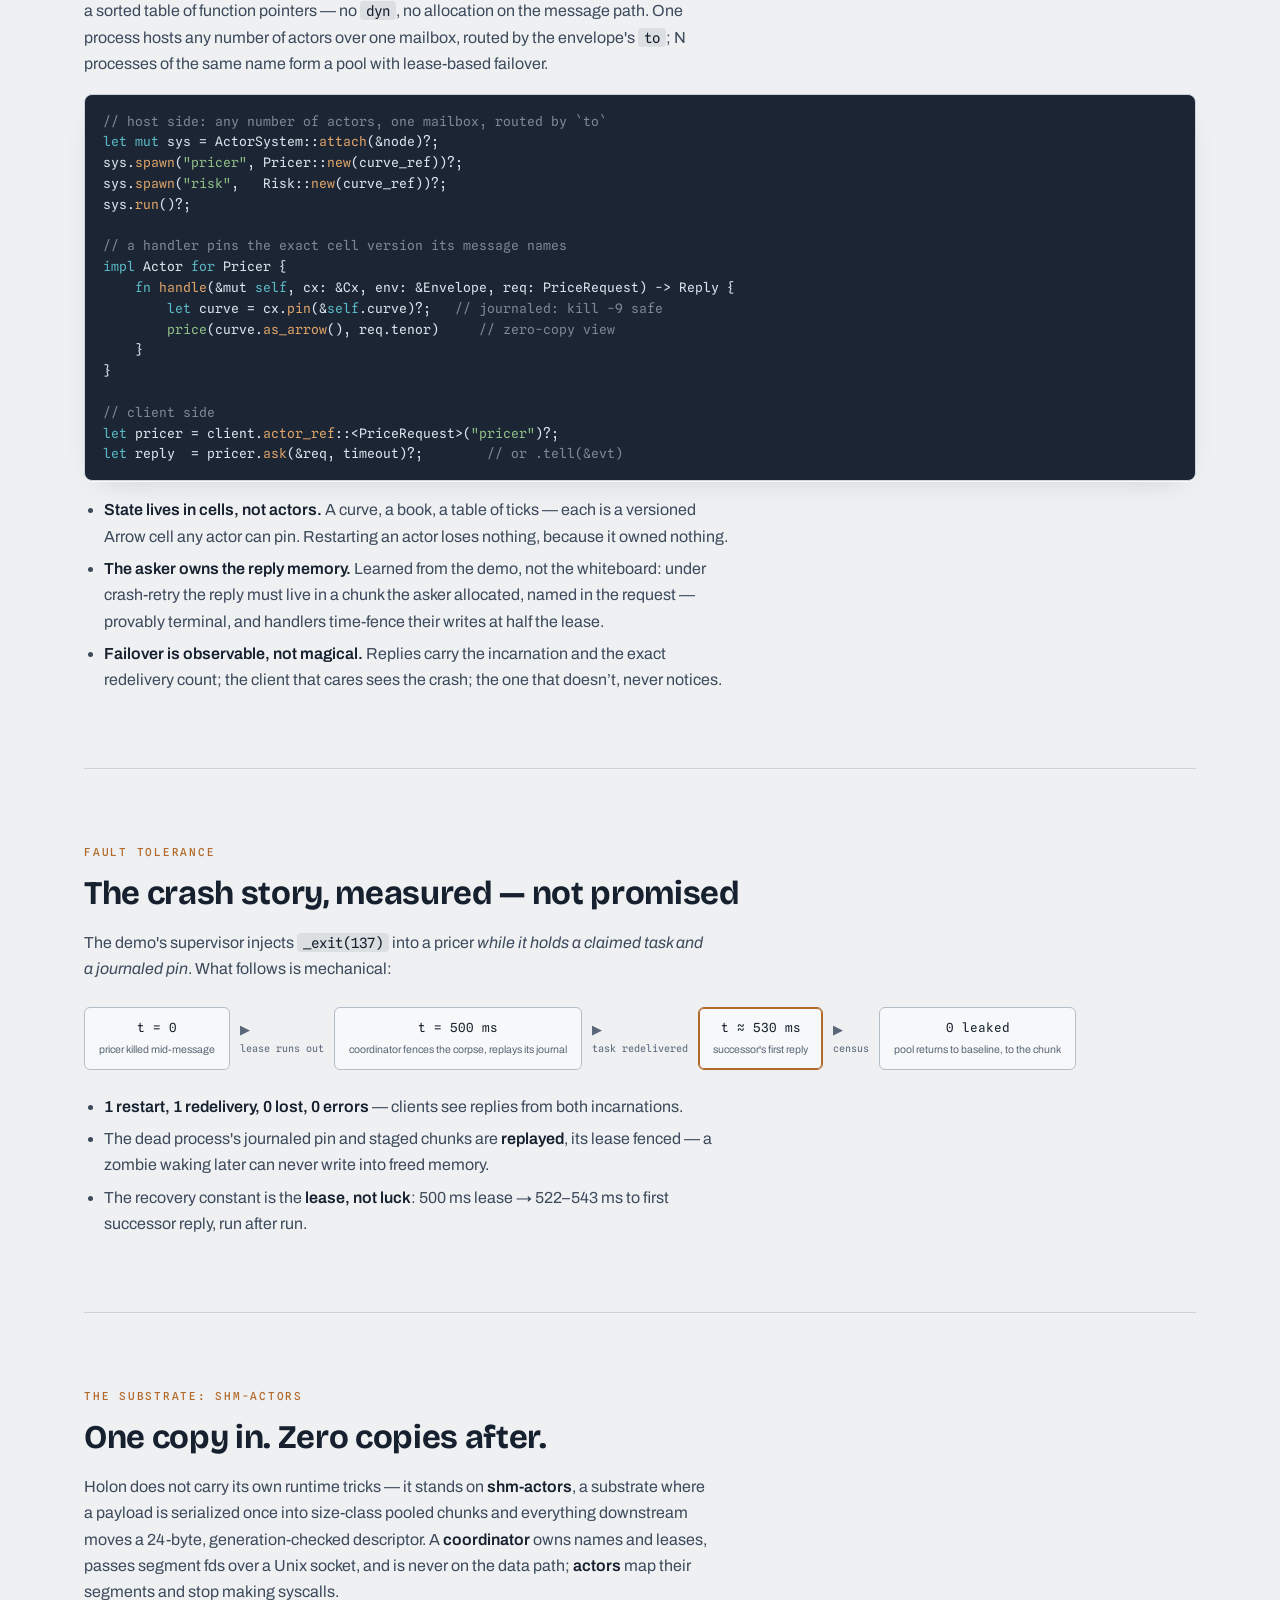
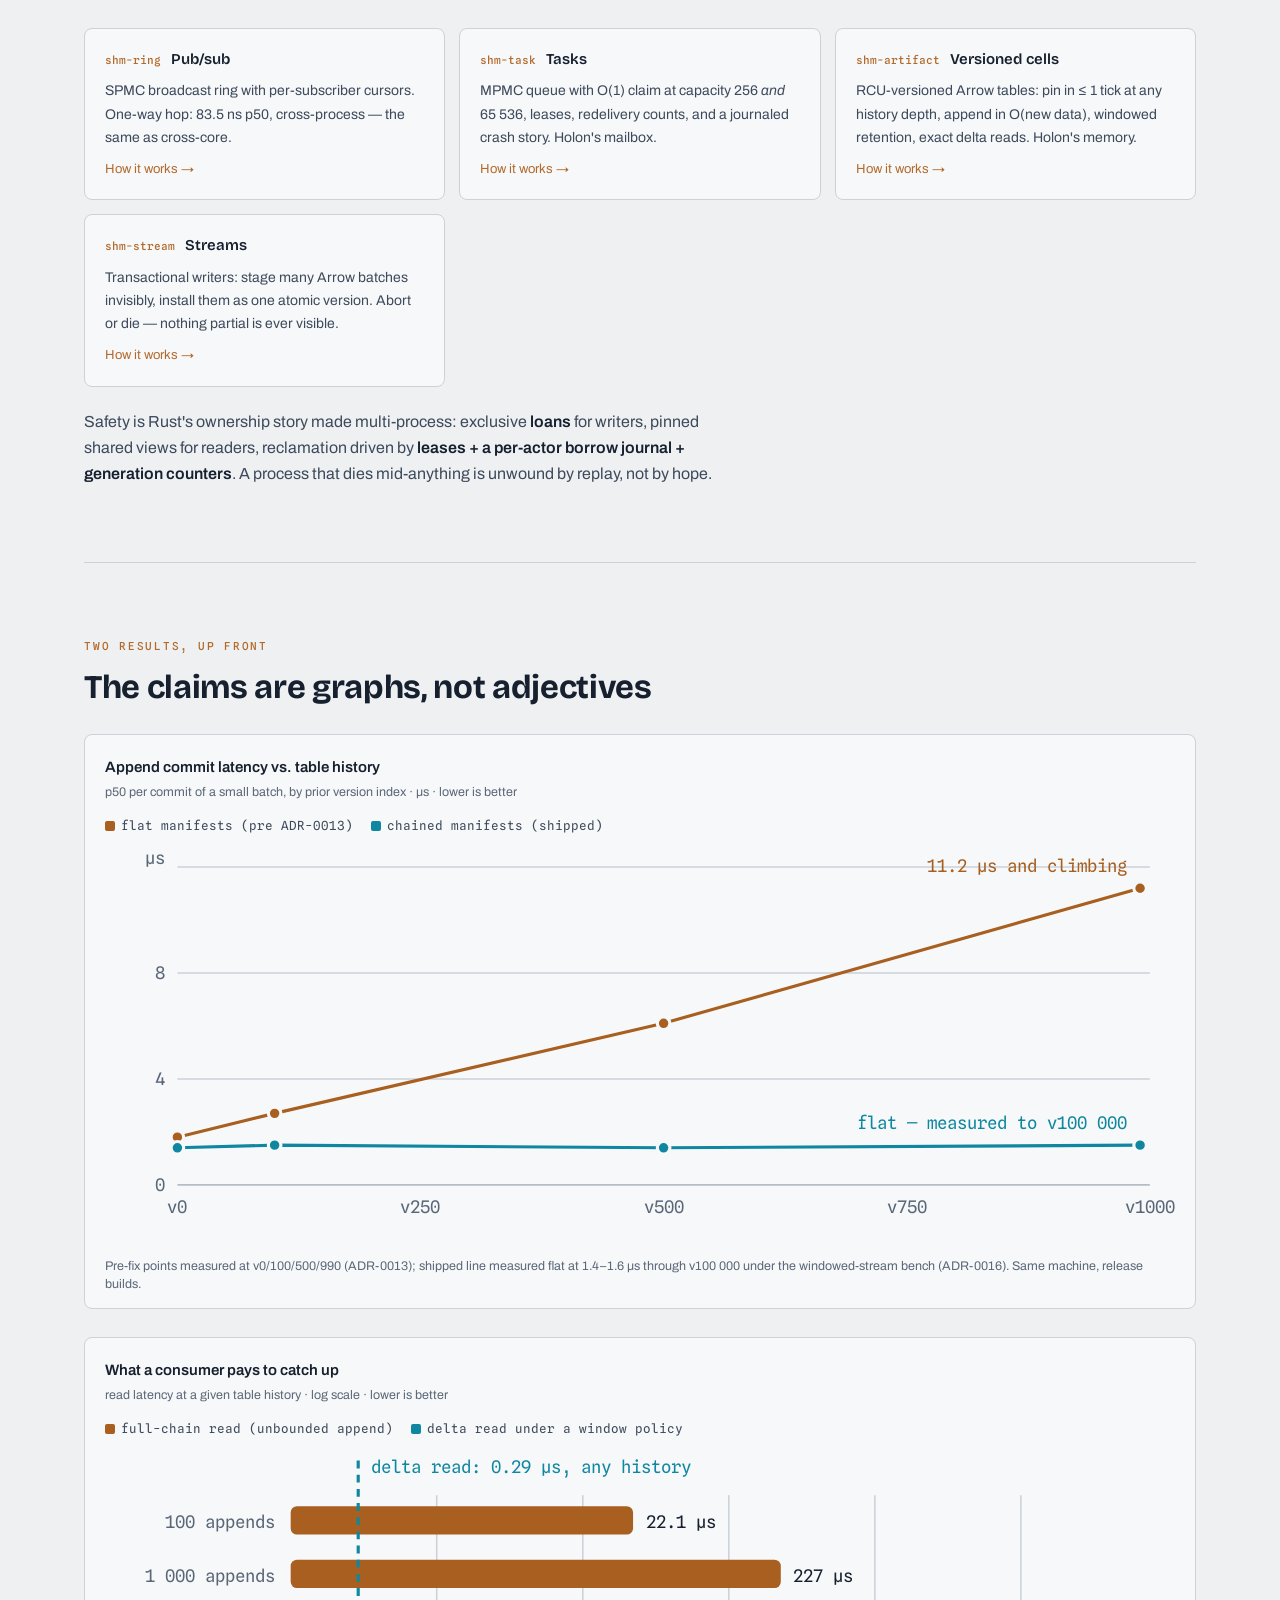
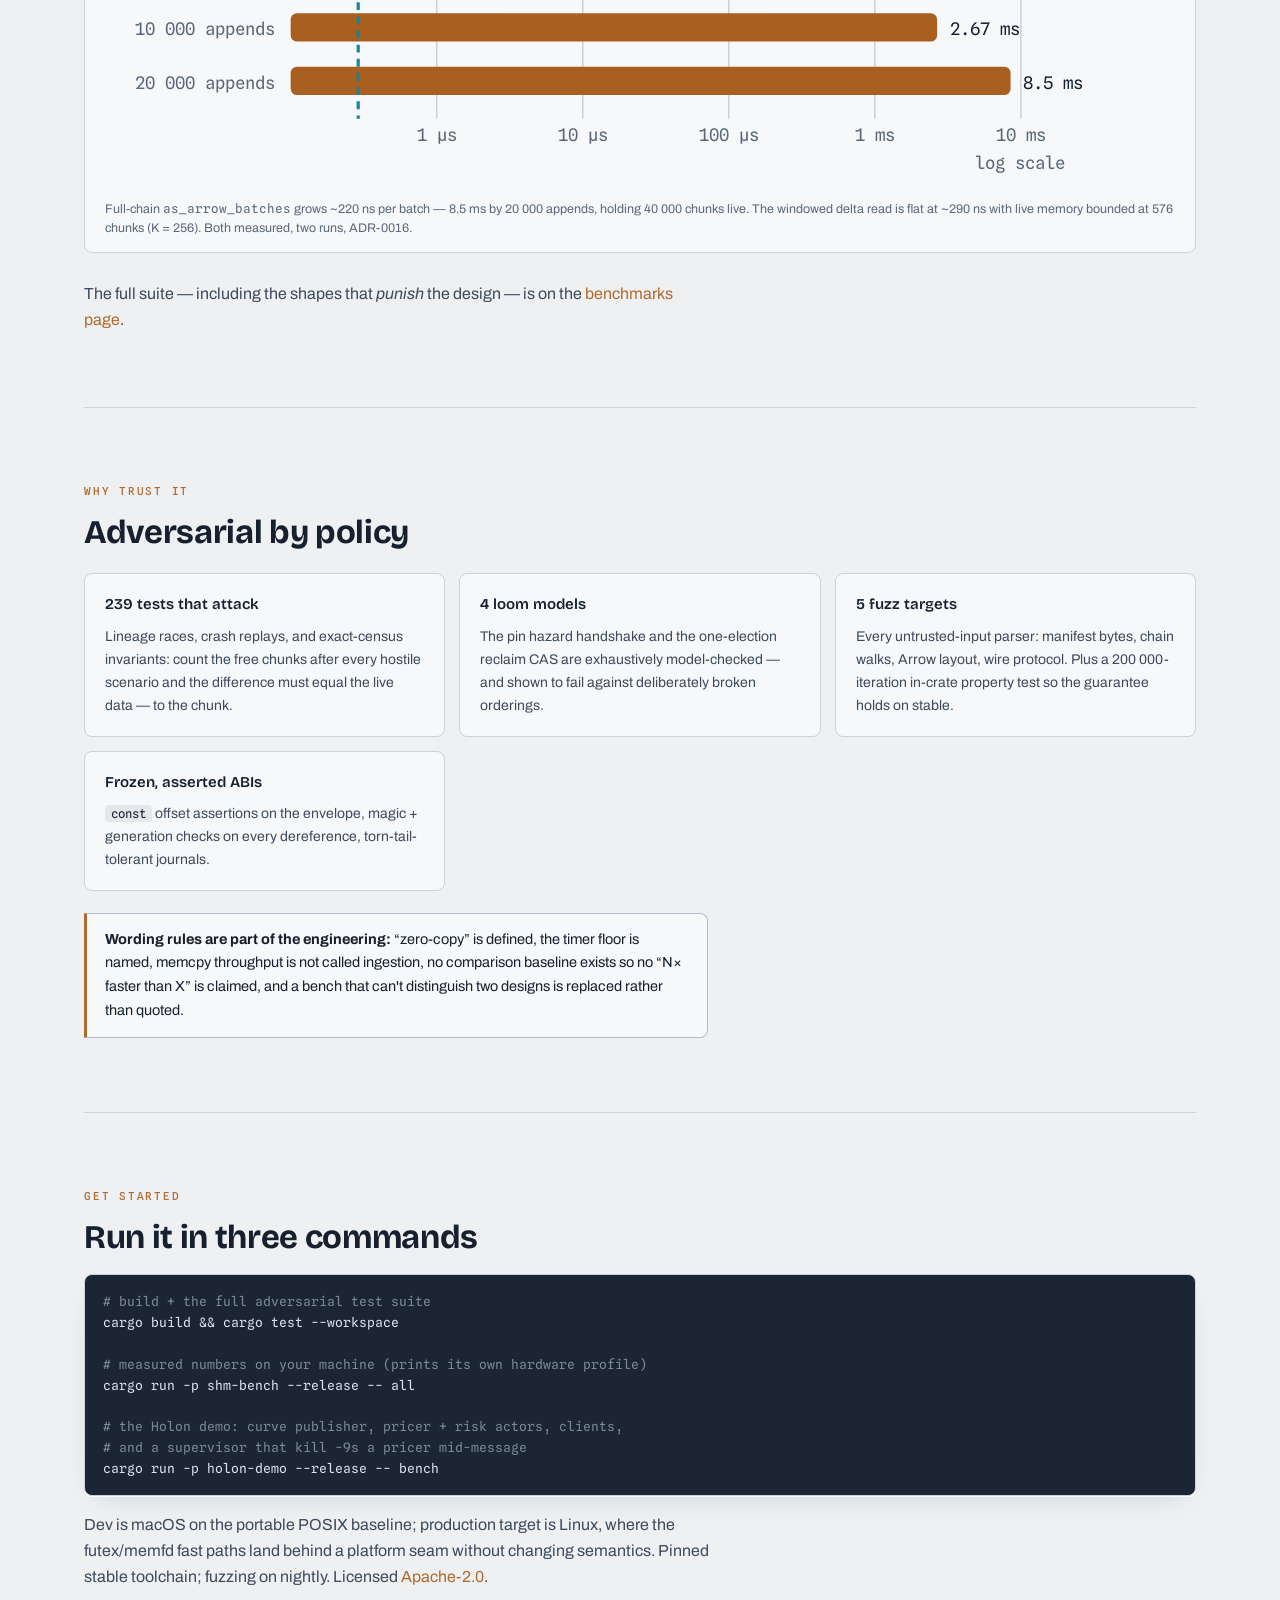
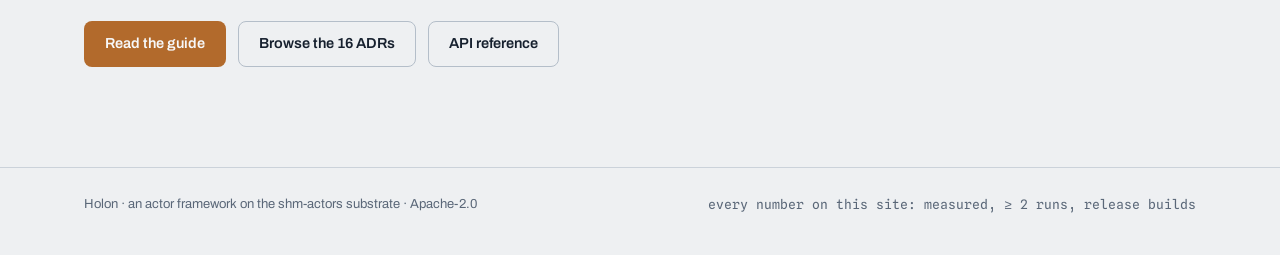
==== commit 3afadb8d: "Site: brand as Holon, the actor framework on the shm-actors substrate The landing page led with the " ====
--- a/site/index.html
+++ b/site/index.html
@@ -3,8 +3,8 @@
 <head>
 <meta charset="utf-8">
 <meta name="viewport" content="width=device-width,initial-scale=1">
-<title>shm-actors — zero-copy cross-process actors for Rust + Apache Arrow</title>
-<meta name="description" content="A Rust actor substrate over shared memory: payloads are written once, everything downstream moves a 24-byte descriptor. Versioned Arrow tables, crash-safe by replay, every number measured.">
+<title>Holon — a zero-copy actor framework for Rust, on the shm-actors substrate</title>
+<meta name="description" content="Holon is a Rust actor framework over shared memory: 64-byte envelopes, payloads in versioned Arrow cells, crash recovery by lease and journal replay. Built on the shm-actors substrate — one copy in, zero copies after.">
 <link rel="icon" href="data:image/svg+xml,<svg xmlns='http://www.w3.org/2000/svg' viewBox='0 0 100 100'><text y='.9em' font-size='90'>🏹</text></svg>">
 <link rel="preconnect" href="https://fonts.googleapis.com">
 <link rel="stylesheet" href="https://fonts.googleapis.com/css2?family=Bricolage+Grotesque:opsz,wght@12..96,400;12..96,600;12..96,700&family=Archivo:wght@400;500;600&family=Spline+Sans+Mono:wght@400;500;600&display=swap">
@@ -13,13 +13,13 @@
 <body>
 
 <div class="topbar"><div class="in">
-  <a class="brand" href="./" style="text-decoration:none">shm-<em>actors</em></a>
+  <a class="brand" href="./" style="text-decoration:none">holon<em>//</em>shm-actors</a>
   <nav>
     <a href="./" class="on">Overview</a>
     <a href="guide.html">Guide</a>
     <a href="benchmarks.html">Benchmarks</a>
     <a href="adrs.html">ADRs</a>
-    <a href="api/shm_artifact/index.html">API</a>
+    <a href="api/holon_actor/index.html">API</a>
     <a class="gh" href="https://github.com/jamiepearcey/shm-actors">GitHub</a>
     <button id="themeToggle" aria-label="Toggle theme">◒</button>
   </nav>
@@ -27,14 +27,15 @@
 
 <main class="wrap">
 <header class="hero">
-  <div class="kicker">rust · shared memory · apache arrow · <b>16 ADRs, every number measured</b></div>
-  <h1>One copy in.<br><span class="z">Zero copies</span> after.</h1>
+  <div class="kicker">rust · actor framework · shared memory · apache arrow · <b>16 ADRs, every number measured</b></div>
+  <h1>Actors own no state.<br><span class="z">Memory owns no code.</span></h1>
   <p class="thesis lede">
-    <strong>shm-actors</strong> is a cross-process actor substrate where a payload is written once
-    into shared memory and everything downstream — pub/sub, tasks, streams, versioned tables —
-    moves a <strong>24-byte descriptor</strong>. Rust's borrowing, extended across process
-    boundaries: exclusive loans for writers, pinned shared views for readers, and crash
-    reclamation that provably leaks nothing.
+    <strong>Holon</strong> is an actor framework where the message is a 64-byte envelope, the
+    payload lives in a <strong>versioned Arrow cell</strong> in shared memory, and a handler pins
+    the exact version its message names. Actors are ordinary Rust processes; a
+    <code>kill&nbsp;-9</code> mid-message recovers by lease and journal replay with zero losses.
+    It stands on <strong>shm-actors</strong>, the zero-copy substrate: one copy in, everything
+    downstream moves a 24-byte descriptor.
   </p>
   <div class="cta">
     <a class="btn primary" href="guide.html">Read the guide</a>
@@ -43,10 +44,10 @@
   </div>
 
   <div class="statrow" role="list">
-    <div class="stat" role="listitem"><div class="v">83.5 <small>ns</small></div><div class="k">ring hop, cross-process p50</div></div>
-    <div class="stat" role="listitem"><div class="v">≤ 1 <small>tick</small></div><div class="k">version pin, 1 → 10 k versions</div></div>
-    <div class="stat" role="listitem"><div class="v">1.4 <small>µs</small></div><div class="k">append commit, flat to v100 000</div></div>
-    <div class="stat" role="listitem"><div class="v">0 <small>lost</small></div><div class="k">messages across a kill&nbsp;-9</div></div>
+    <div class="stat" role="listitem"><div class="v">1.2 <small>µs</small></div><div class="k">ask round trip, cross-process, spinning</div></div>
+    <div class="stat" role="listitem"><div class="v">9.5 <small>µs</small></div><div class="k">ask round trip, parked (7:1 is the wake, not us)</div></div>
+    <div class="stat" role="listitem"><div class="v">0 <small>lost</small></div><div class="k">messages across a kill&nbsp;-9 mid-handler</div></div>
+    <div class="stat" role="listitem"><div class="v">83.5 <small>ns</small></div><div class="k">substrate ring hop, cross-process p50</div></div>
     <div class="stat" role="listitem"><div class="v">239</div><div class="k">tests · 4 loom models · 5 fuzz targets</div></div>
   </div>
   <p class="footnote">All numbers: Apple M4 Max, macOS dev profile, release builds, ≥ 2 runs — the portable
@@ -65,54 +66,37 @@
   </div>
 </header>
 
-<section id="model" class="first" style="padding-top:60px">
-  <div class="eyebrow">The model</div>
-  <h2>A control plane that never touches the data path</h2>
-  <div class="flow" aria-label="Coordinator and actors">
-    <div class="fnode">coordinator<small>registry · leases · fd passing · reclamation</small></div>
-    <div class="farr">──SCM_RIGHTS──▶<small>segment fds, once</small></div>
-    <div class="fnode hot">actor A<small>maps segments, then: no hot-path syscalls</small></div>
-    <div class="farr">◀─shared memory─▶<small>descriptors only</small></div>
-    <div class="fnode hot">actor B<small>ordinary Rust process</small></div>
-  </div>
-  <p>The <strong>coordinator</strong> owns names — topics, artifacts, actors, leases — hands segment
-  file descriptors over a Unix socket, and drives crash reclamation. It is never on the data path:
-  if it dies, existing channels keep flowing. <strong>Actors</strong> are plain Rust processes that
-  map the granted segments and then communicate entirely through shared memory.</p>
-
-  <div class="grid2">
-    <div class="card"><h4><span class="m">shm-ring</span> Pub/sub</h4><p>SPMC broadcast ring with per-subscriber cursors. One-way hop: 83.5 ns p50, cross-process — the same as cross-core.</p><a class="more" href="guide.html#ring">How it works →</a></div>
-    <div class="card"><h4><span class="m">shm-task</span> Tasks</h4><p>MPMC queue with O(1) claim at capacity 256 <em>and</em> 65 536, leases, redelivery counts, and a journaled crash story.</p><a class="more" href="guide.html#task">How it works →</a></div>
-    <div class="card"><h4><span class="m">shm-stream</span> Streams</h4><p>Transactional writers: stage many Arrow batches invisibly, install them as one atomic version. Abort or die — nothing partial is ever visible.</p><a class="more" href="guide.html#stream">How it works →</a></div>
-    <div class="card"><h4><span class="m">shm-artifact</span> Artifacts</h4><p>Versioned Arrow tables with RCU heads: readers pin a version in ≤ 1 tick and hold it while writers publish the next.</p><a class="more" href="guide.html#cells">How it works →</a></div>
-  </div>
-</section>
-
-<section id="numbers">
-  <div class="eyebrow">Two results, up front</div>
-  <h2>The claims are graphs, not adjectives</h2>
-
-  <figure id="fig-commit">
-    <div class="figtitle">Append commit latency vs. table history</div>
-    <div class="figsub">p50 per commit of a small batch, by prior version index · µs · lower is better</div>
-    <div class="legend"><span><i style="background:var(--s1)"></i>flat manifests (pre ADR-0013)</span><span><i style="background:var(--s2)"></i>chained manifests (shipped)</span></div>
-    <div id="chart-commit"></div>
-    <figcaption>Pre-fix points measured at v0/100/500/990 (ADR-0013); shipped line measured flat at
-    1.4–1.6 µs through v100 000 under the windowed-stream bench (ADR-0016). Same machine, release builds.</figcaption>
-  </figure>
-
-  <figure id="fig-read">
-    <div class="figtitle">What a consumer pays to catch up</div>
-    <div class="figsub">read latency at a given table history · log scale · lower is better</div>
-    <div class="legend"><span><i style="background:var(--s1)"></i>full-chain read (unbounded append)</span><span><i style="background:var(--s2)"></i>delta read under a window policy</span></div>
-    <div id="chart-read"></div>
-    <figcaption>Full-chain <code>as_arrow_batches</code> grows ~220 ns per batch — 8.5 ms by 20 000
-    appends, holding 40 000 chunks live. The windowed delta read is flat at ~290 ns with live memory
-    bounded at 576 chunks (K = 256). Both measured, two runs, ADR-0016.</figcaption>
-  </figure>
-
-  <p>The full suite — including the shapes that <em>punish</em> the design — is on the
-  <a href="benchmarks.html">benchmarks page</a>.</p>
+<section id="framework" class="first" style="padding-top:60px">
+  <div class="eyebrow">The framework</div>
+  <h2>Message loops over shared state, without sharing mutable state</h2>
+  <p>An actor is a handler behind a mailbox. Envelopes ride a lock-free task queue; dispatch is a
+  sorted table of function pointers — no <code>dyn</code>, no allocation on the message path. One
+  process hosts any number of actors over one mailbox, routed by the envelope's <code>to</code>;
+  N processes of the same name form a pool with lease-based failover.</p>
+
+  <pre><code><span class="c">// host side: any number of actors, one mailbox, routed by `to`</span>
+<span class="k">let</span> <span class="k">mut</span> sys = ActorSystem::<span class="a">attach</span>(&node)?;
+sys.<span class="a">spawn</span>(<span class="g">"pricer"</span>, Pricer::<span class="a">new</span>(curve_ref))?;
+sys.<span class="a">spawn</span>(<span class="g">"risk"</span>,   Risk::<span class="a">new</span>(curve_ref))?;
+sys.<span class="a">run</span>()?;
+
+<span class="c">// a handler pins the exact cell version its message names</span>
+<span class="k">impl</span> Actor <span class="k">for</span> Pricer {
+    <span class="k">fn</span> <span class="a">handle</span>(&mut <span class="k">self</span>, cx: &Cx, env: &Envelope, req: PriceRequest) -> Reply {
+        <span class="k">let</span> curve = cx.<span class="a">pin</span>(&<span class="k">self</span>.curve)?;   <span class="c">// journaled: kill -9 safe</span>
+        <span class="g">price</span>(curve.<span class="a">as_arrow</span>(), req.tenor)     <span class="c">// zero-copy view</span>
+    }
+}
+
+<span class="c">// client side</span>
+<span class="k">let</span> pricer = client.<span class="a">actor_ref</span>::&lt;PriceRequest&gt;(<span class="g">"pricer"</span>)?;
+<span class="k">let</span> reply  = pricer.<span class="a">ask</span>(&req, timeout)?;        <span class="c">// or .tell(&evt)</span></code></pre>
+
+  <ul>
+    <li><strong>State lives in cells, not actors.</strong> A curve, a book, a table of ticks — each is a versioned Arrow cell any actor can pin. Restarting an actor loses nothing, because it owned nothing.</li>
+    <li><strong>The asker owns the reply memory.</strong> Learned from the demo, not the whiteboard: under crash-retry the reply must live in a chunk the asker allocated, named in the request — provably terminal, and handlers time-fence their writes at half the lease.</li>
+    <li><strong>Failover is observable, not magical.</strong> Replies carry the incarnation and the exact redelivery count; the client that cares sees the crash; the one that doesn’t, never notices.</li>
+  </ul>
 </section>
 
 <section id="crash">
@@ -130,10 +114,59 @@
     <div class="fnode">0 leaked<small>pool returns to baseline, to the chunk</small></div>
   </div>
   <ul>
-    <li><strong>1 restart, 1 redelivery, 0 lost, 0 errors</strong> — clients see replies from both incarnations; the reply carries the exact attempt count.</li>
+    <li><strong>1 restart, 1 redelivery, 0 lost, 0 errors</strong> — clients see replies from both incarnations.</li>
     <li>The dead process's journaled pin and staged chunks are <strong>replayed</strong>, its lease fenced — a zombie waking later can never write into freed memory.</li>
     <li>The recovery constant is the <strong>lease, not luck</strong>: 500 ms lease → 522–543 ms to first successor reply, run after run.</li>
   </ul>
+</section>
+
+<section id="substrate">
+  <div class="eyebrow">The substrate: shm-actors</div>
+  <h2>One copy in. Zero copies after.</h2>
+  <p>Holon does not carry its own runtime tricks — it stands on <strong>shm-actors</strong>, a
+  substrate where a payload is serialized once into size-class pooled chunks and everything
+  downstream moves a 24-byte, generation-checked descriptor. A <strong>coordinator</strong> owns
+  names and leases, passes segment fds over a Unix socket, and is never on the data path;
+  <strong>actors</strong> map their segments and stop making syscalls.</p>
+
+  <div class="grid2">
+    <div class="card"><h4><span class="m">shm-ring</span> Pub/sub</h4><p>SPMC broadcast ring with per-subscriber cursors. One-way hop: 83.5 ns p50, cross-process — the same as cross-core.</p><a class="more" href="guide.html#ring">How it works →</a></div>
+    <div class="card"><h4><span class="m">shm-task</span> Tasks</h4><p>MPMC queue with O(1) claim at capacity 256 <em>and</em> 65 536, leases, redelivery counts, and a journaled crash story. Holon's mailbox.</p><a class="more" href="guide.html#task">How it works →</a></div>
+    <div class="card"><h4><span class="m">shm-artifact</span> Versioned cells</h4><p>RCU-versioned Arrow tables: pin in ≤ 1 tick at any history depth, append in O(new data), windowed retention, exact delta reads. Holon's memory.</p><a class="more" href="guide.html#cells">How it works →</a></div>
+    <div class="card"><h4><span class="m">shm-stream</span> Streams</h4><p>Transactional writers: stage many Arrow batches invisibly, install them as one atomic version. Abort or die — nothing partial is ever visible.</p><a class="more" href="guide.html#stream">How it works →</a></div>
+  </div>
+
+  <p>Safety is Rust's ownership story made multi-process: exclusive <strong>loans</strong> for
+  writers, pinned shared views for readers, reclamation driven by <strong>leases + a per-actor
+  borrow journal + generation counters</strong>. A process that dies mid-anything is unwound by
+  replay, not by hope.</p>
+</section>
+
+<section id="numbers">
+  <div class="eyebrow">Two results, up front</div>
+  <h2>The claims are graphs, not adjectives</h2>
+
+  <figure id="fig-commit">
+    <div class="figtitle">Append commit latency vs. table history</div>
+    <div class="figsub">p50 per commit of a small batch, by prior version index · µs · lower is better</div>
+    <div class="legend"><span><i style="background:var(--s1)"></i>flat manifests (pre ADR-0013)</span><span><i style="background:var(--s2)"></i>chained manifests (shipped)</span></div>
+    <div id="chart-commit"></div>
+    <figcaption>Pre-fix points measured at v0/100/500/990 (ADR-0013); shipped line measured flat at
+    1.4–1.6 µs through v100 000 under the windowed-stream bench (ADR-0016). Same machine, release builds.</figcaption>
+  </figure>
+
+  <figure id="fig-read">
+    <div class="figtitle">What a consumer pays to catch up</div>
+    <div class="figsub">read latency at a given table history · log scale · lower is better</div>
+    <div class="legend"><span><i style="background:var(--s1)"></i>full-chain read (unbounded append)</span><span><i style="background:var(--s2)"></i>delta read under a window policy</span></div>
+    <div id="chart-read"></div>
+    <figcaption>Full-chain <code>as_arrow_batches</code> grows ~220 ns per batch — 8.5 ms by 20 000
+    appends, holding 40 000 chunks live. The windowed delta read is flat at ~290 ns with live memory
+    bounded at 576 chunks (K = 256). Both measured, two runs, ADR-0016.</figcaption>
+  </figure>
+
+  <p>The full suite — including the shapes that <em>punish</em> the design — is on the
+  <a href="benchmarks.html">benchmarks page</a>.</p>
 </section>
 
 <section id="discipline">
@@ -169,13 +202,13 @@
   <div class="cta">
     <a class="btn primary" href="guide.html">Read the guide</a>
     <a class="btn" href="adrs.html">Browse the 16 ADRs</a>
-    <a class="btn" href="api/shm_artifact/index.html">API reference</a>
+    <a class="btn" href="api/holon_actor/index.html">API reference</a>
   </div>
 </section>
 </main>
 
 <footer class="site"><div class="in">
-  <div>shm-actors · Apache-2.0 · the substrate beneath a retained-execution data fabric</div>
+  <div>Holon · an actor framework on the shm-actors substrate · Apache-2.0</div>
   <div class="mono">every number on this site: measured, ≥ 2 runs, release builds</div>
 </div></footer>
 
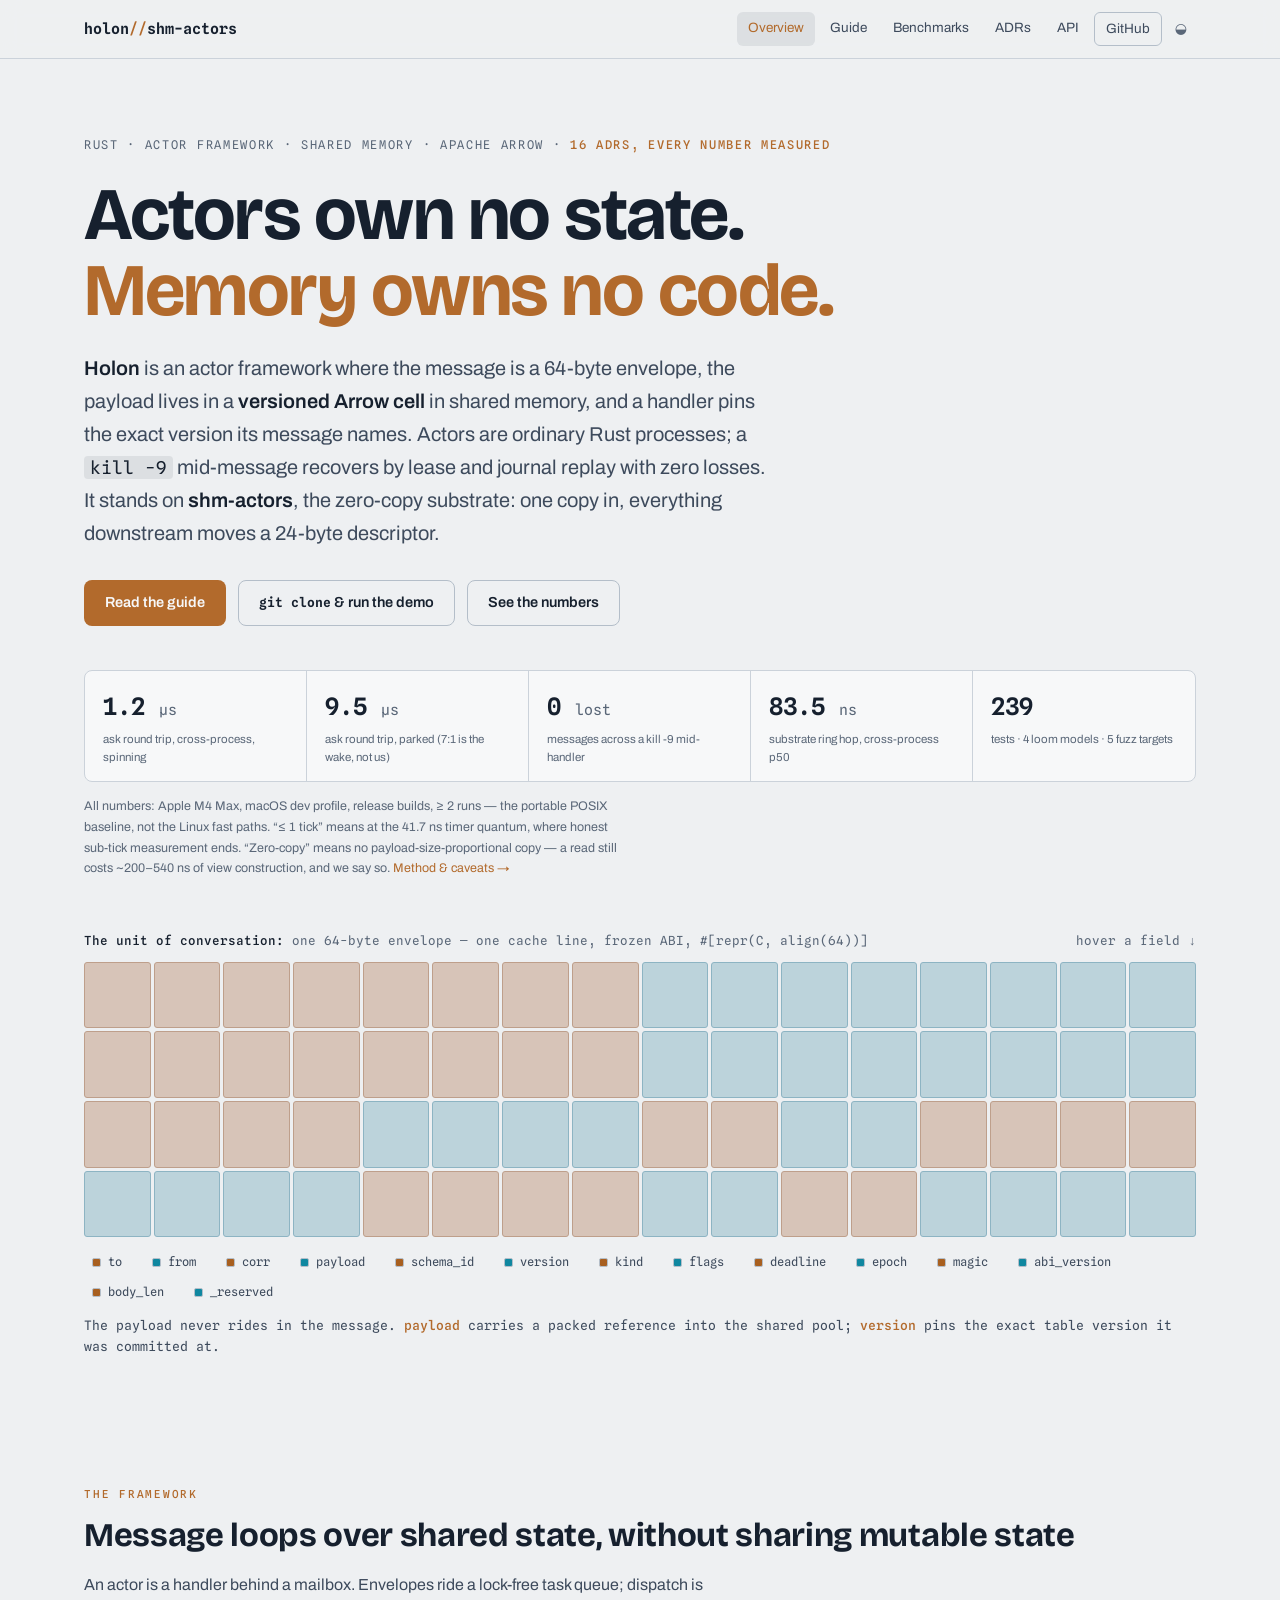
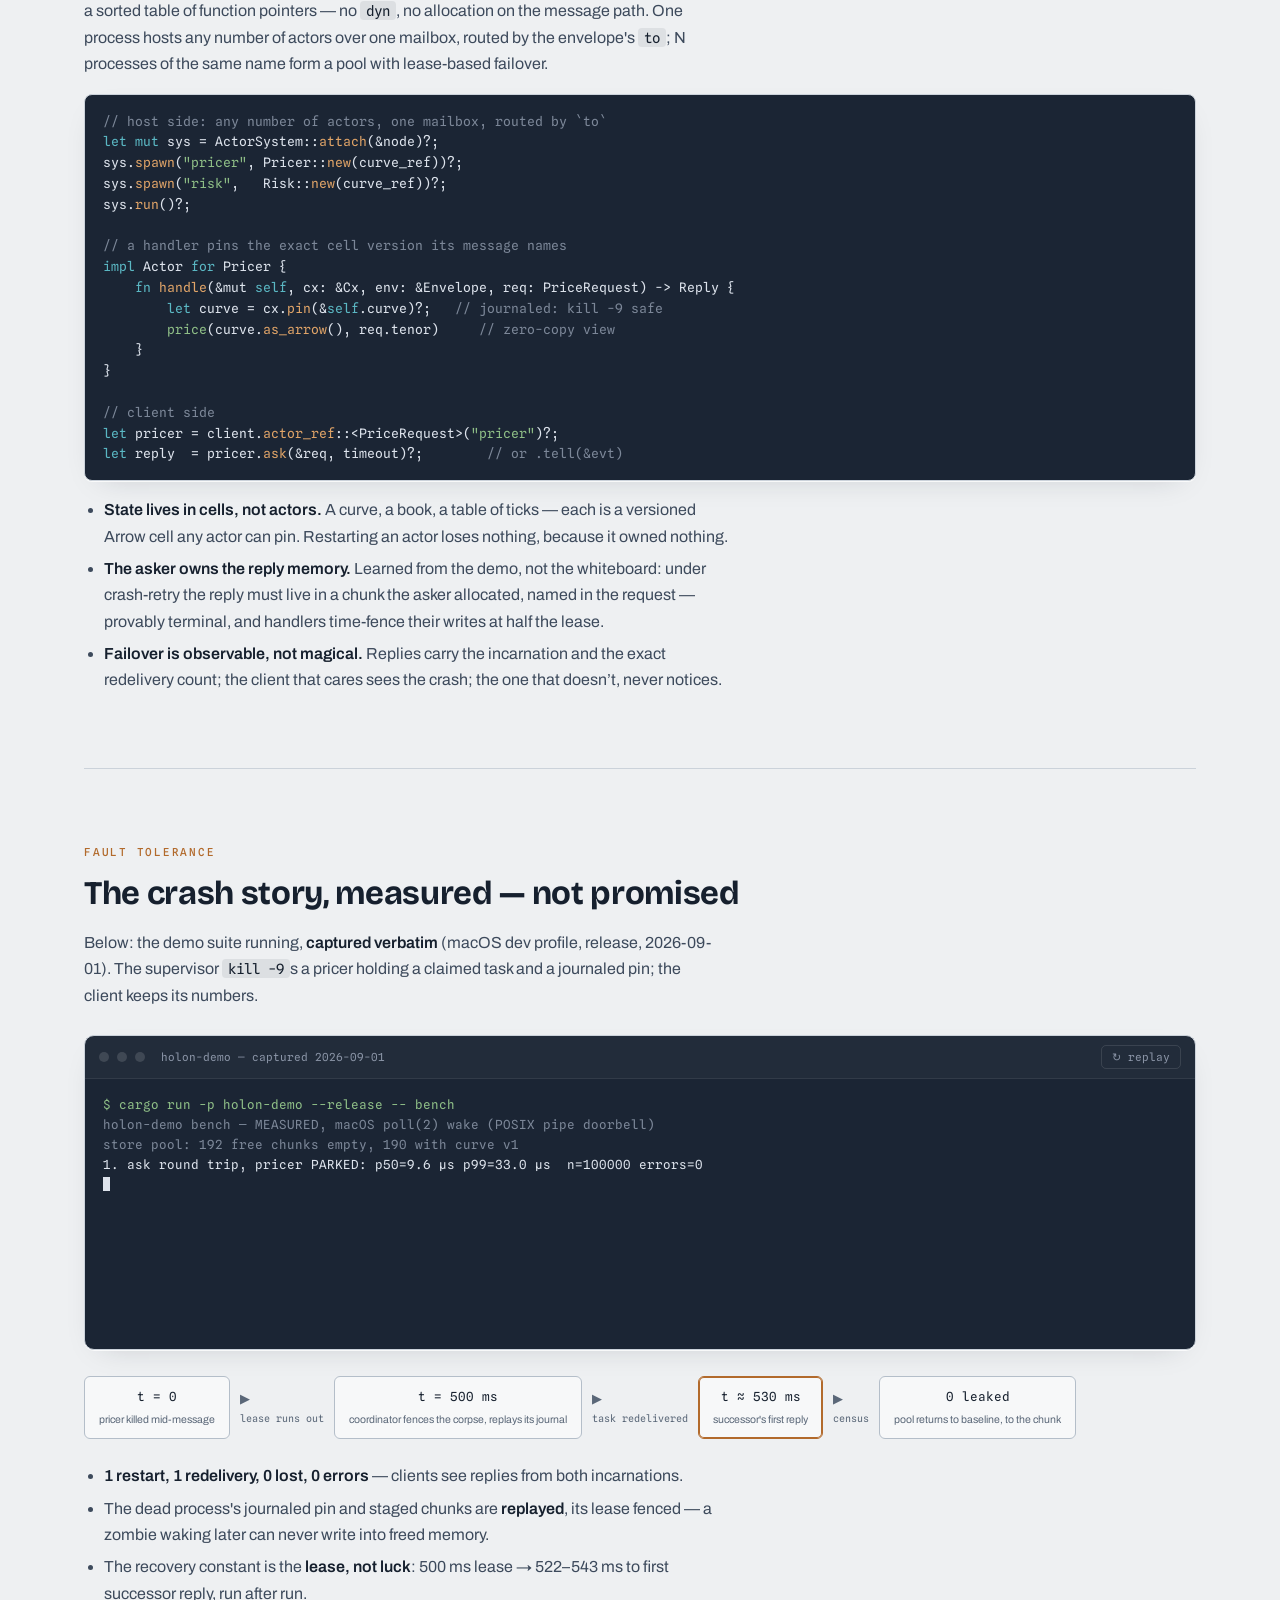
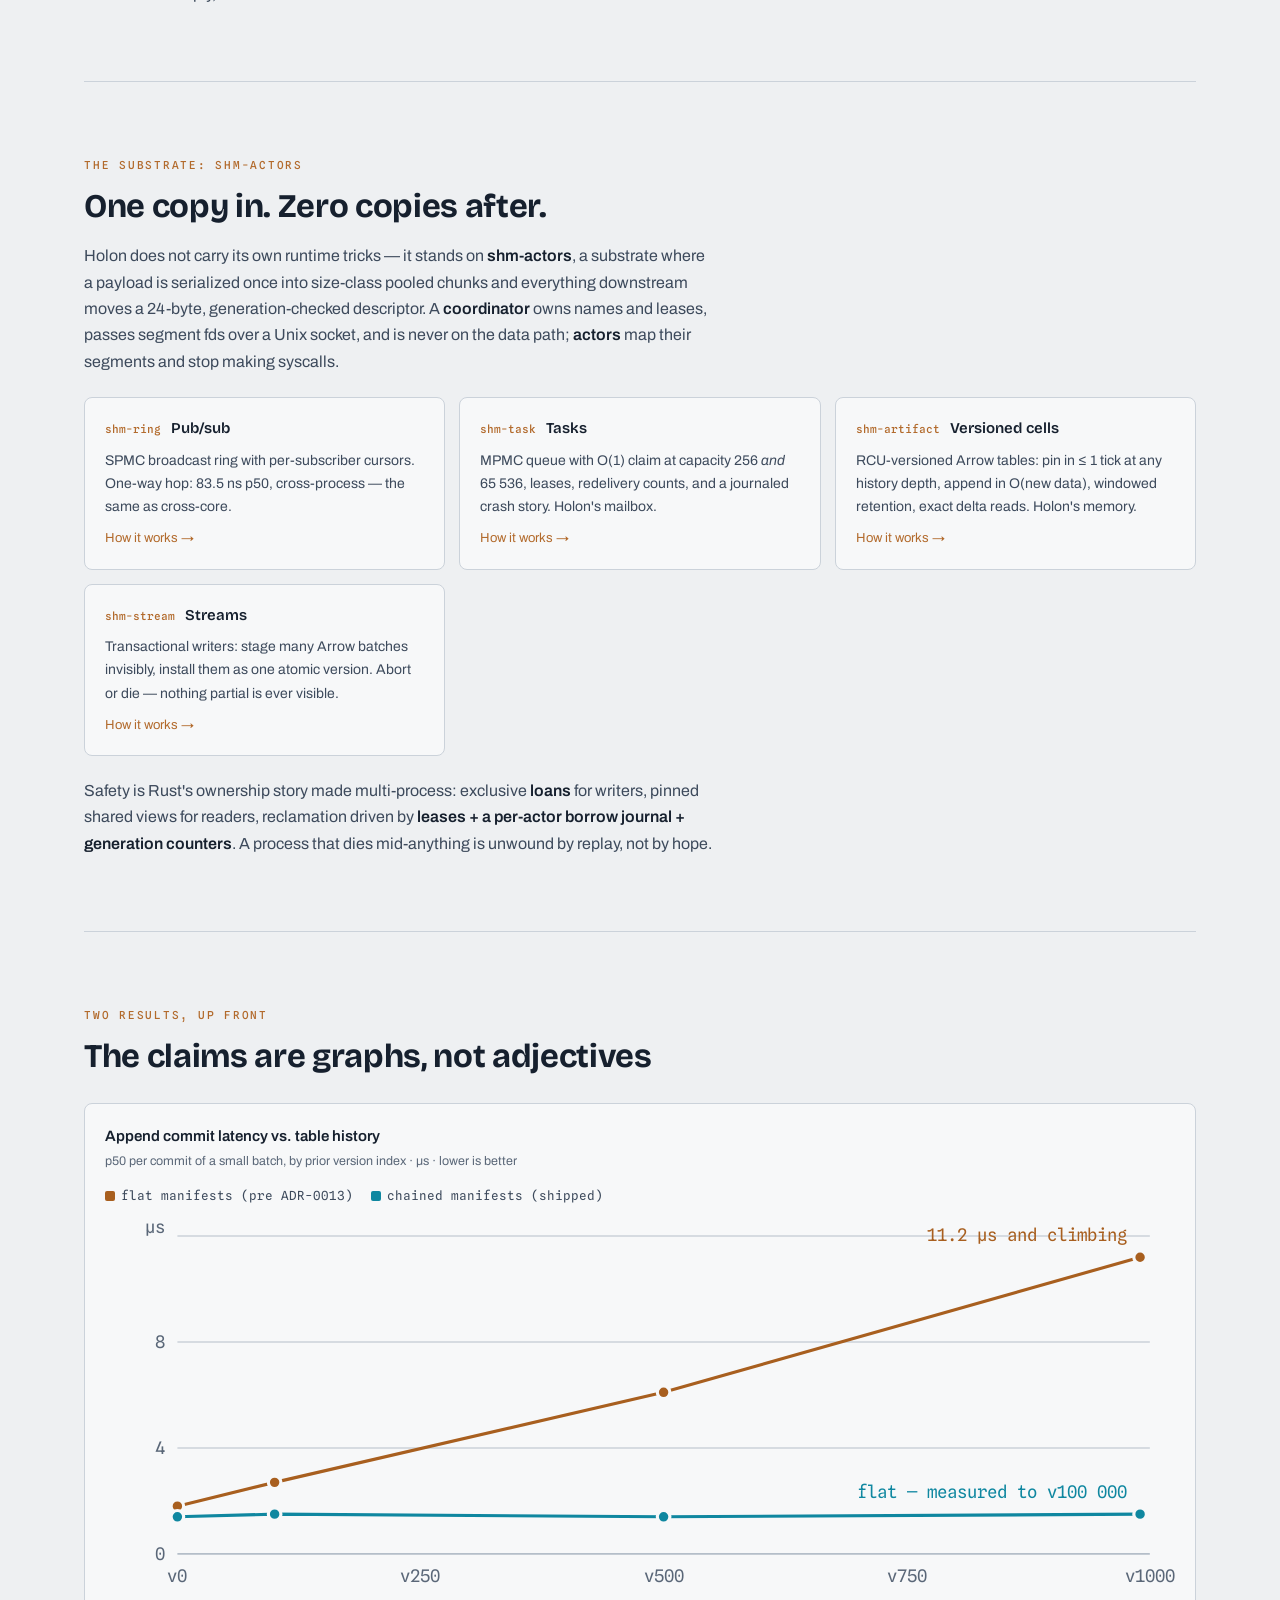
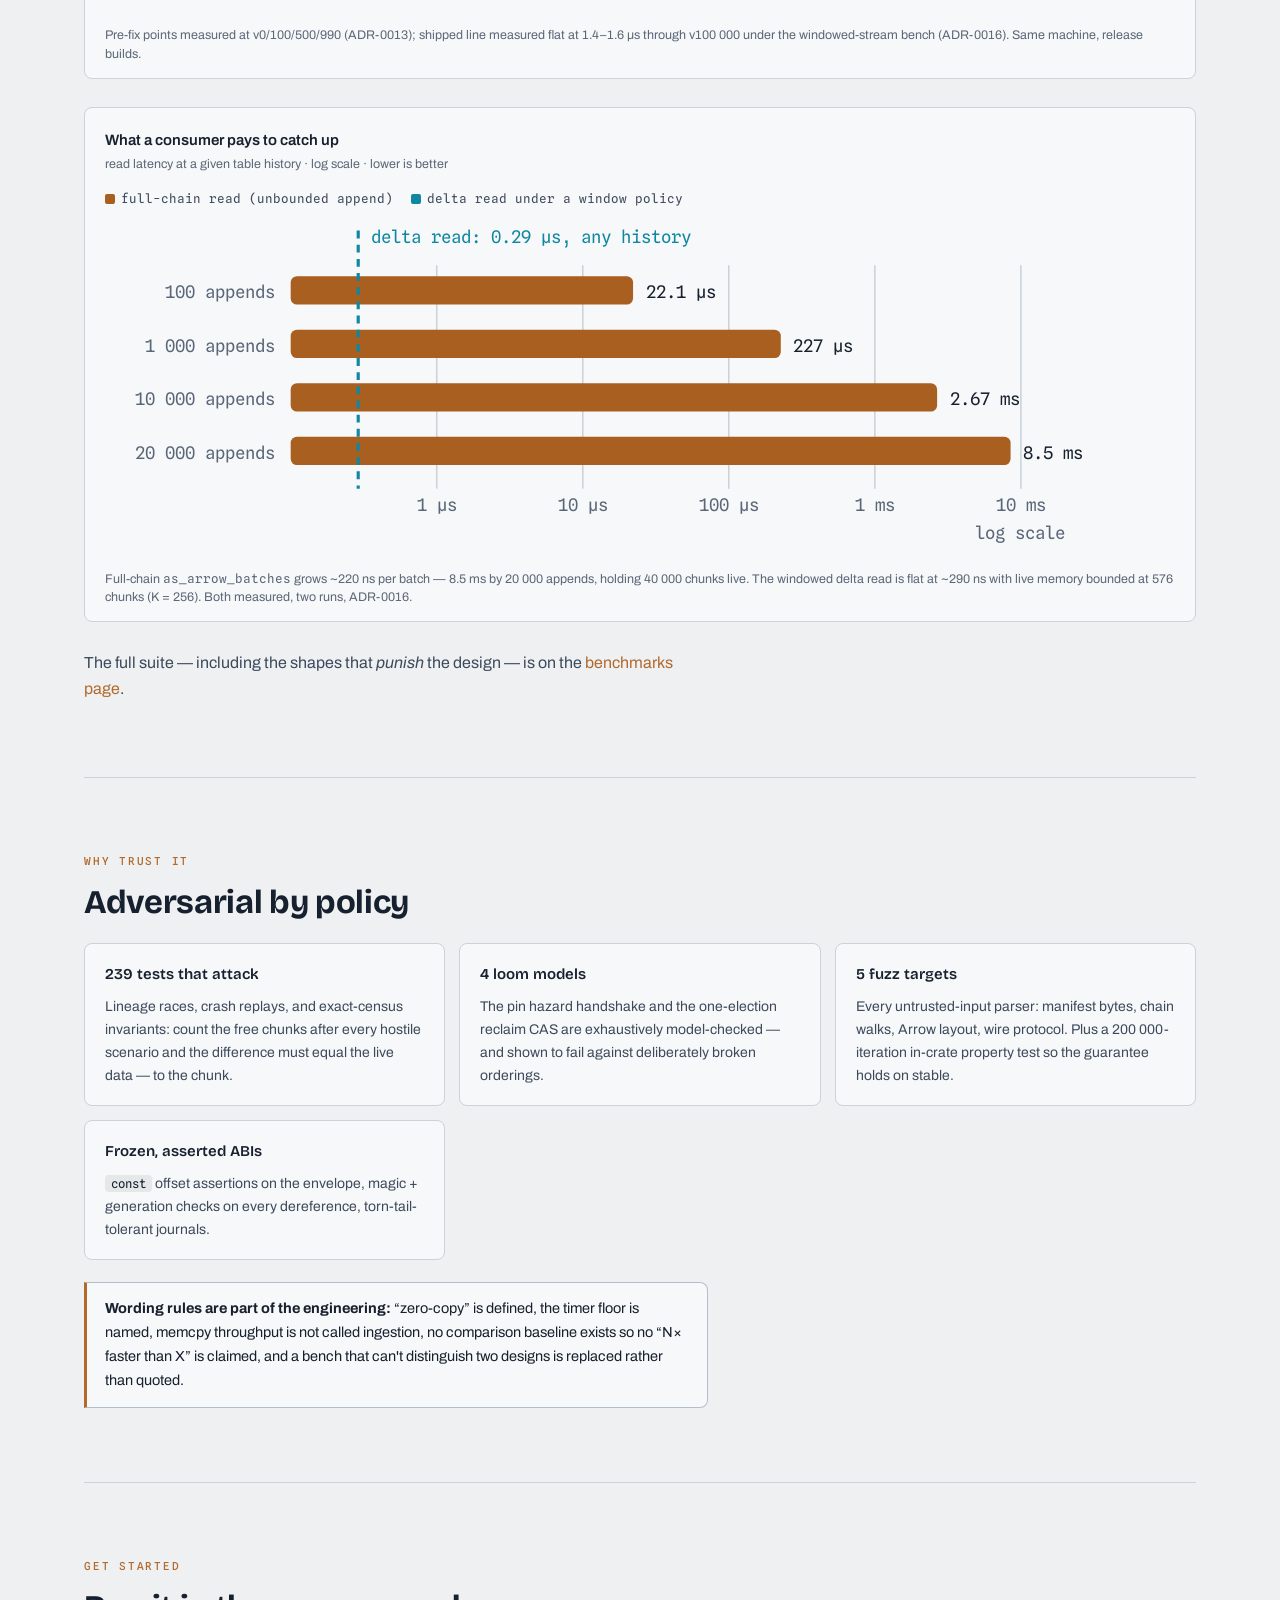
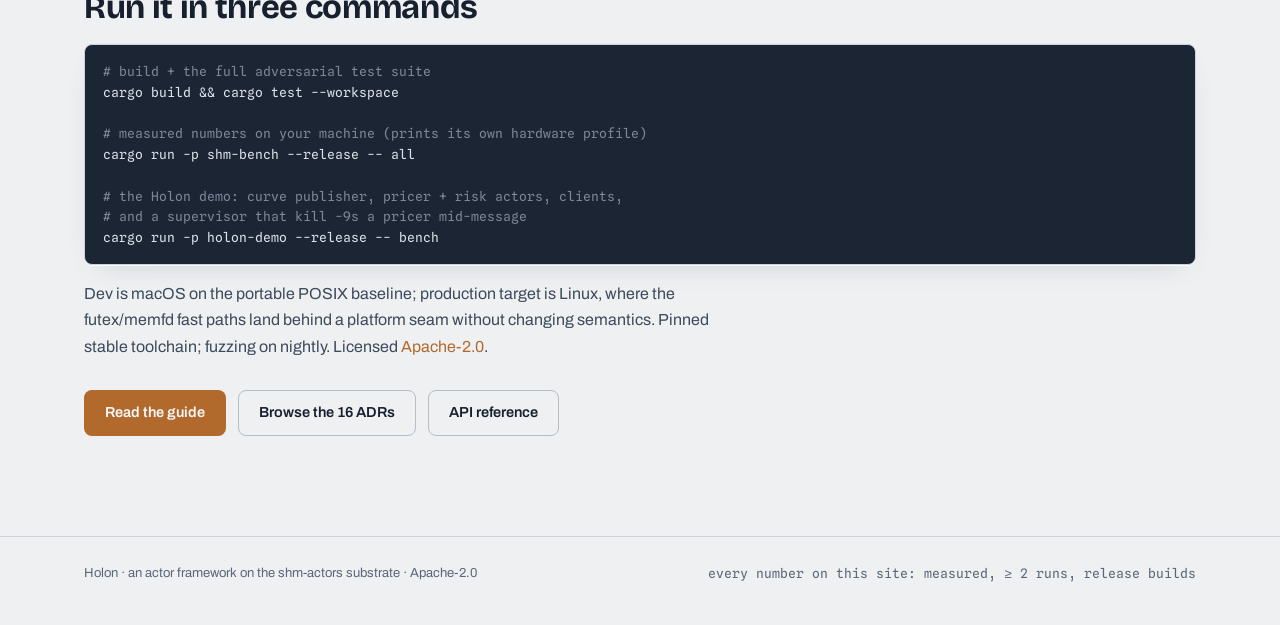
==== commit 3a4ead1f: "Site: verbatim crash-drill terminal cast; ADR index generated, not hard-coded - The landing page's c" ====
--- a/site/index.html
+++ b/site/index.html
@@ -102,8 +102,17 @@
 <section id="crash">
   <div class="eyebrow">Fault tolerance</div>
   <h2>The crash story, measured — not promised</h2>
-  <p>The demo's supervisor injects <code>_exit(137)</code> into a pricer <em>while it holds a claimed
-  task and a journaled pin</em>. What follows is mechanical:</p>
+  <p>Below: the demo suite running, <strong>captured verbatim</strong> (macOS dev profile,
+  release, 2026-09-01). The supervisor <code>kill -9</code>s a pricer holding a claimed task and a
+  journaled pin; the client keeps its numbers.</p>
+
+  <div class="term" aria-label="Recorded terminal session">
+    <div class="bar"><span class="dot2"></span><span class="dot2"></span><span class="dot2"></span>
+      <span class="bt">holon-demo — captured 2026-09-01</span>
+      <button id="castReplay" aria-label="Replay the recording">↻ replay</button>
+    </div>
+    <pre id="cast" aria-live="off"></pre>
+  </div>
   <div class="flow" aria-label="Crash timeline">
     <div class="fnode">t = 0<small>pricer killed mid-message</small></div>
     <div class="farr">▶<small>lease runs out</small></div>
@@ -215,6 +224,46 @@
 <script src="site.js"></script>
 <script>
 buildEnvelope("bytegrid","envlegend","envinfo");
+
+/* terminal cast — every line verbatim from a real `holon-demo bench` run */
+(function(){
+  const L=[
+    ["p","$ cargo run -p holon-demo --release -- bench",0],
+    ["dim","holon-demo bench — MEASURED, macOS poll(2) wake (POSIX pipe doorbell)",300],
+    ["dim","store pool: 192 free chunks empty, 190 with curve v1",80],
+    ["","1. ask round trip, pricer PARKED: p50=9.6 µs p99=33.0 µs  n=100000 errors=0",500],
+    ["","2. ask round trip, BUSY-POLLING (the floor): p50=1.3 µs p99=2.4 µs  errors=0",420],
+    ["","3. throughput (parked): 4 clients/4 pricers = 127639 asks/s  errors=0/0/0",420],
+    ["hot","4. crash: SIGKILL(_exit 137) → first reply from successor = 538.7 ms;",900],
+    ["hot","   restarts=1 redelivered=1 lost=0 errors=0 incarnations=[(22171, 49), (22213, 1951)]",60],
+    ["ok","5. census after crash: 190 free (baseline with curve 190) — ZERO LEAK",700],
+    ["ok","final census after evicting curve: 192 free vs empty baseline 192 — ZERO LEAK",400]
+  ];
+  const el=document.getElementById("cast"), replay=document.getElementById("castReplay");
+  const reduced=matchMedia("(prefers-reduced-motion: reduce)").matches;
+  let timer=null, runId=0;
+  function renderAll(){ el.innerHTML=L.map(([c,t])=>'<span class="'+c+'">'+t+"</span>").join("\n"); }
+  function play(){
+    const id=++runId; clearTimeout(timer); el.innerHTML="";
+    if(reduced){ renderAll(); return; }
+    let i=0;
+    function next(){
+      if(id!==runId) return;
+      if(i>=L.length){ el.innerHTML=el.innerHTML.replace(/<span class="cur"><\/span>/,""); return; }
+      const [c,t,delay]=L[i++];
+      timer=setTimeout(()=>{
+        if(id!==runId) return;
+        el.innerHTML=el.innerHTML.replace(/<span class="cur"><\/span>/,"");
+        el.innerHTML+='<span class="'+c+'">'+t+"</span>\n"+'<span class="cur"></span>';
+        next();
+      },delay);
+    }
+    next();
+  }
+  replay.addEventListener("click",play);
+  const obs=new IntersectionObserver(es=>{ es.forEach(e=>{ if(e.isIntersecting){ play(); obs.disconnect(); } }); },{threshold:.3});
+  obs.observe(el);
+})();
 
 /* chart 1: commit latency vs version index */
 (function(){
--- a/site/style.css
+++ b/site/style.css
@@ -201,3 +201,16 @@
 
 footer.site{margin-top:100px; border-top:1px solid var(--line); padding:26px 0 40px; font-size:13px; color:var(--mut)}
 footer.site .in{max-width:1160px; margin:0 auto; padding:0 24px; display:flex; justify-content:space-between; gap:18px; flex-wrap:wrap}
+
+/* ---------- terminal cast ---------- */
+.term{background:var(--code-bg); border:1px solid var(--line); border-radius:10px; box-shadow:var(--shadow); overflow:hidden; margin:26px 0}
+.term .bar{display:flex; align-items:center; gap:8px; padding:9px 14px; border-bottom:1px solid #ffffff12; background:#ffffff08}
+.term .dot2{width:10px;height:10px;border-radius:50%;background:#ffffff22}
+.term .bt{margin-left:8px; font-family:"Spline Sans Mono",monospace; font-size:11px; color:#8A94A6}
+.term .bar button{all:unset;cursor:pointer;margin-left:auto;font-family:"Spline Sans Mono",monospace;font-size:11px;color:#8A94A6;padding:2px 10px;border:1px solid #ffffff1c;border-radius:5px}
+.term .bar button:hover{color:#DDE3EC;border-color:#ffffff38}
+.term pre{margin:0;border:0;border-radius:0;box-shadow:none;background:none;min-height:270px;font-size:12.5px}
+.term .p{color:#8FBF87} .term .dim{color:#7C8798} .term .hot{color:#E0A468} .term .ok{color:#8FBF87}
+.term .cur{display:inline-block;width:7px;height:14px;background:#DDE3EC;vertical-align:-2px;animation:blink 1s steps(1) infinite}
+@keyframes blink{50%{opacity:0}}
+@media (prefers-reduced-motion: reduce){ .term .cur{animation:none} }
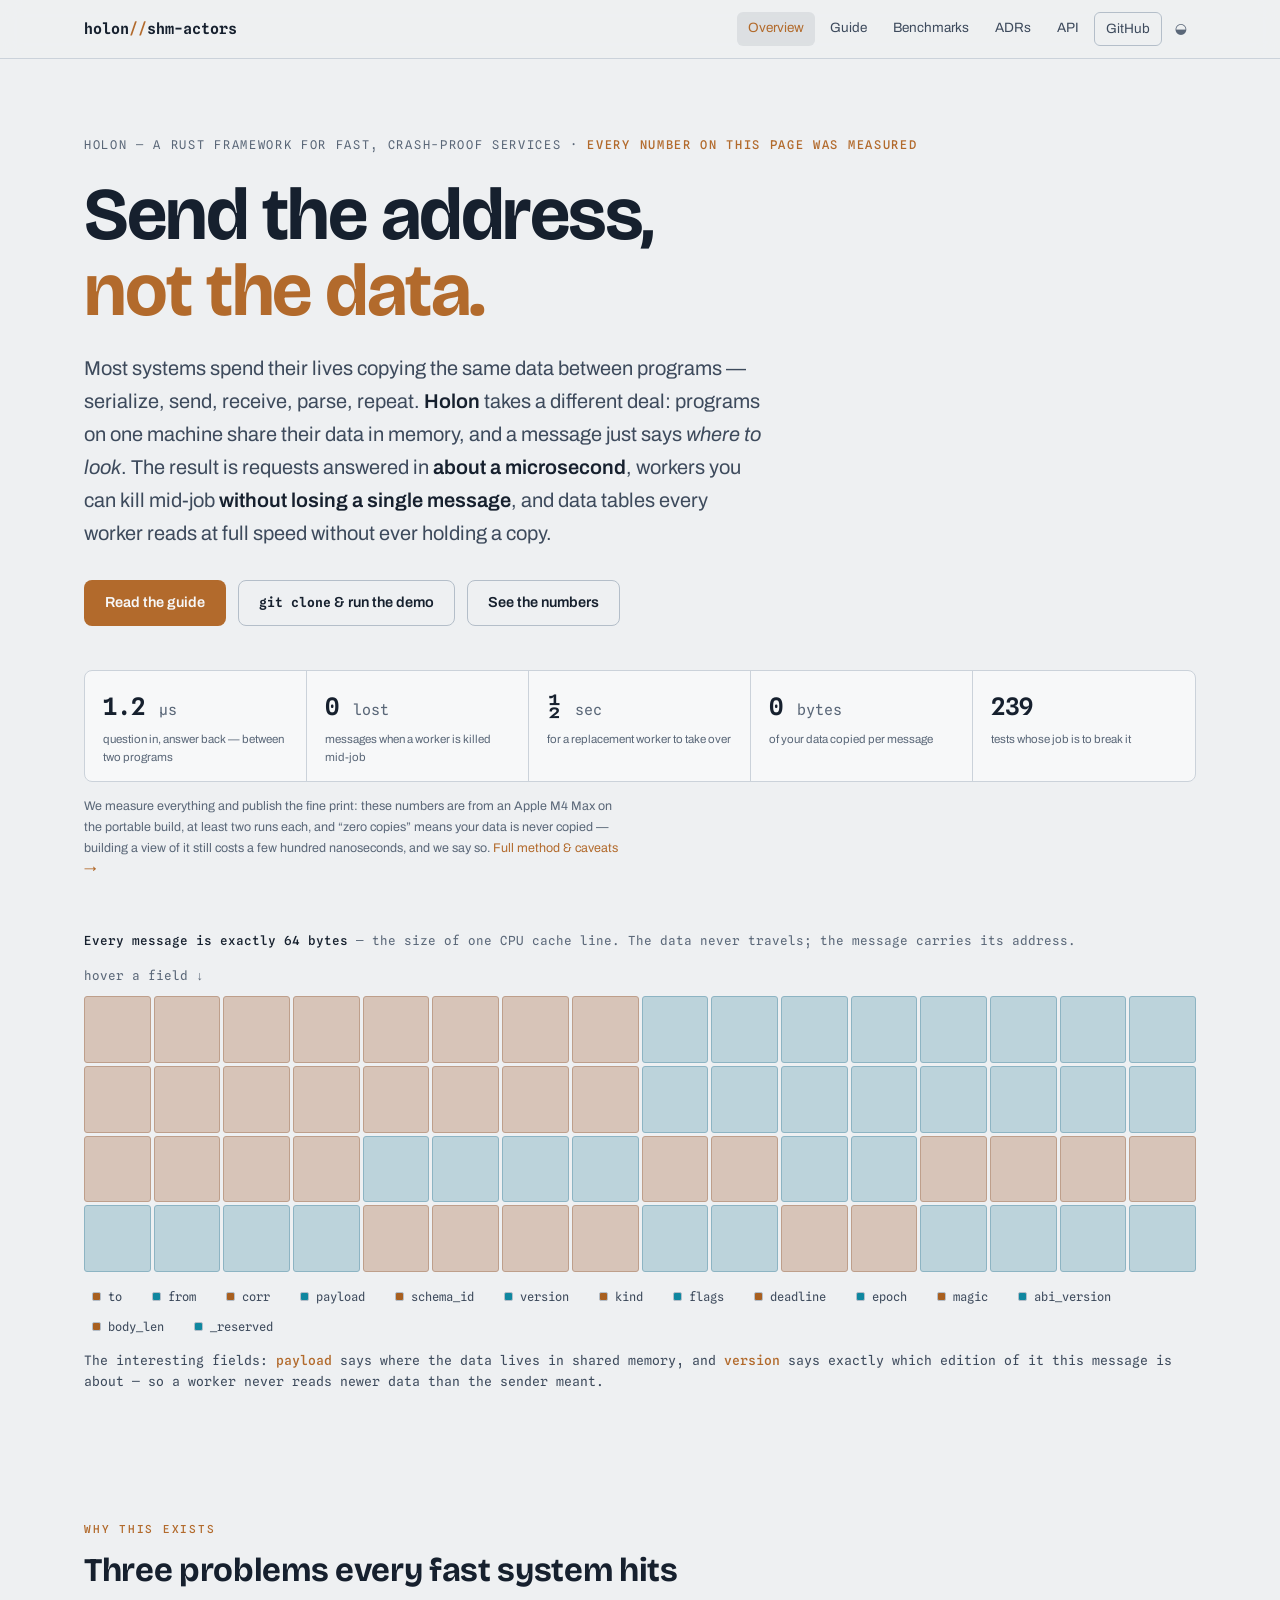
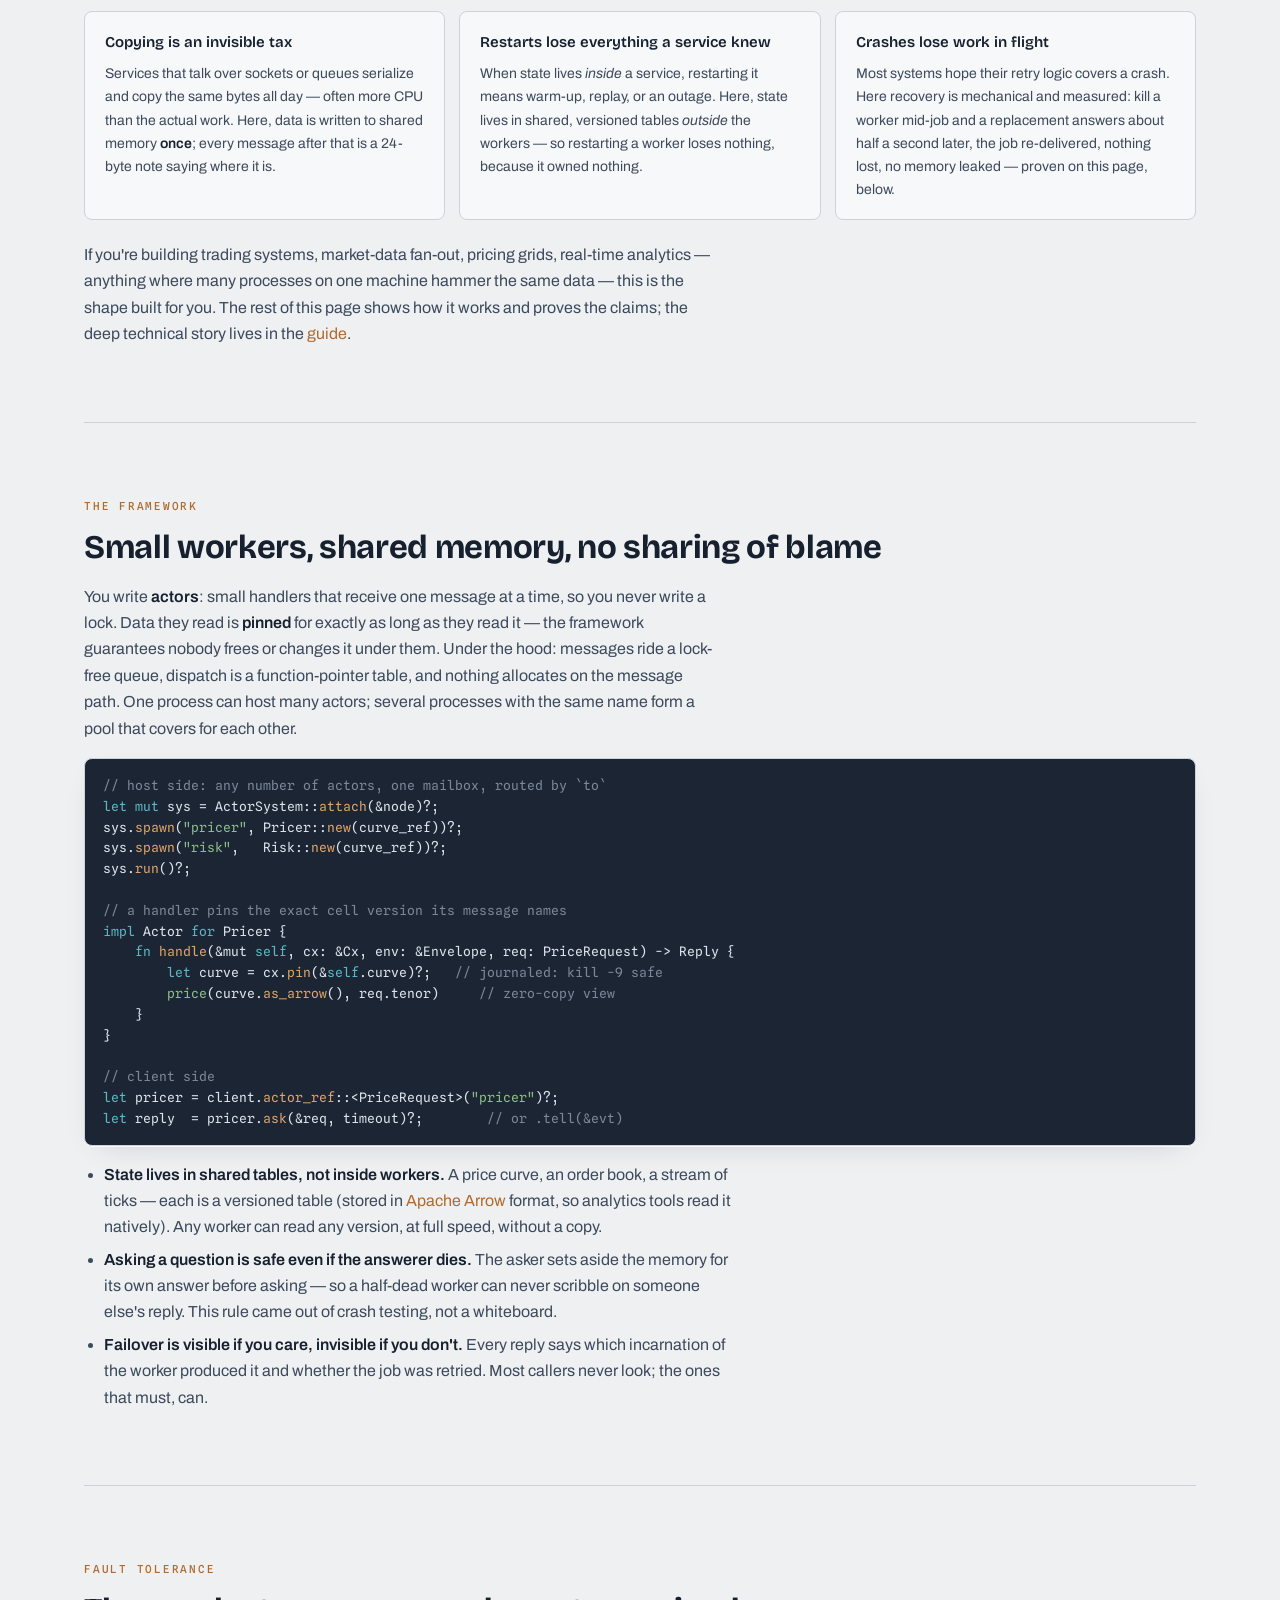
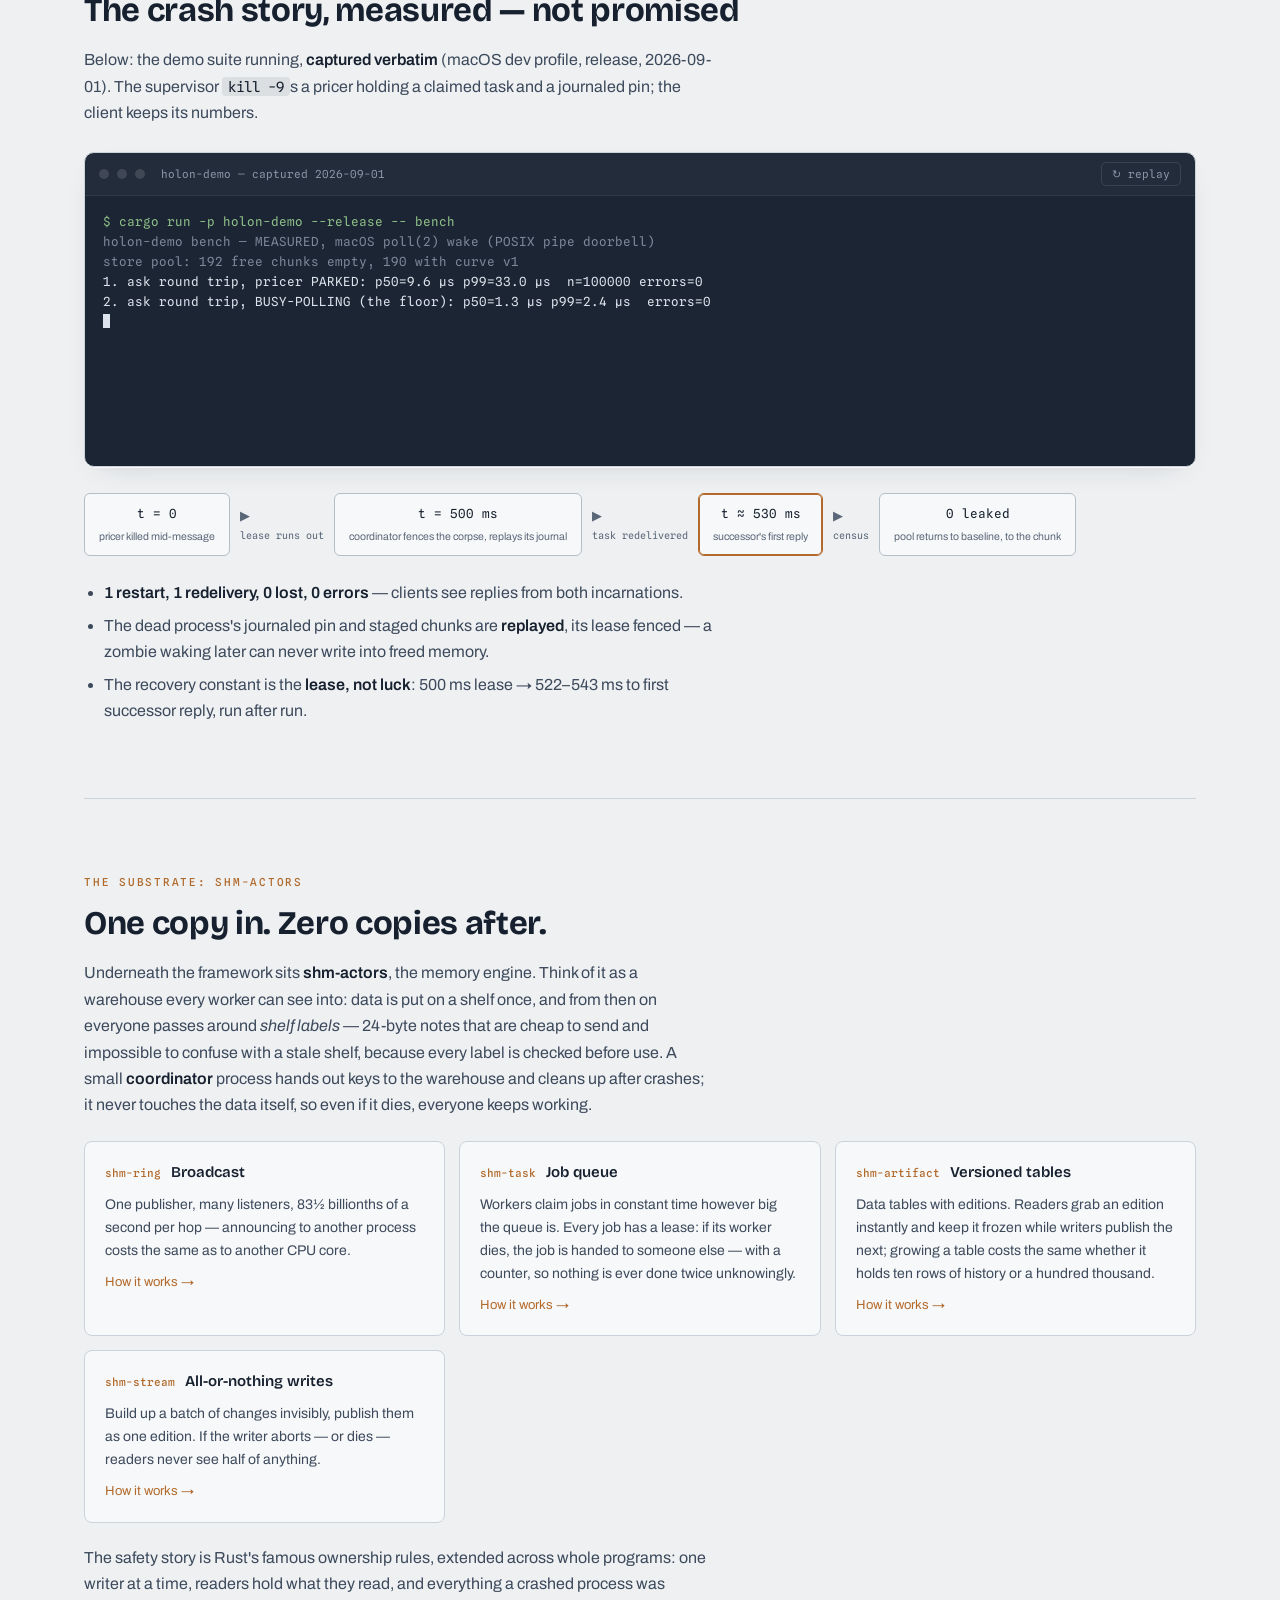
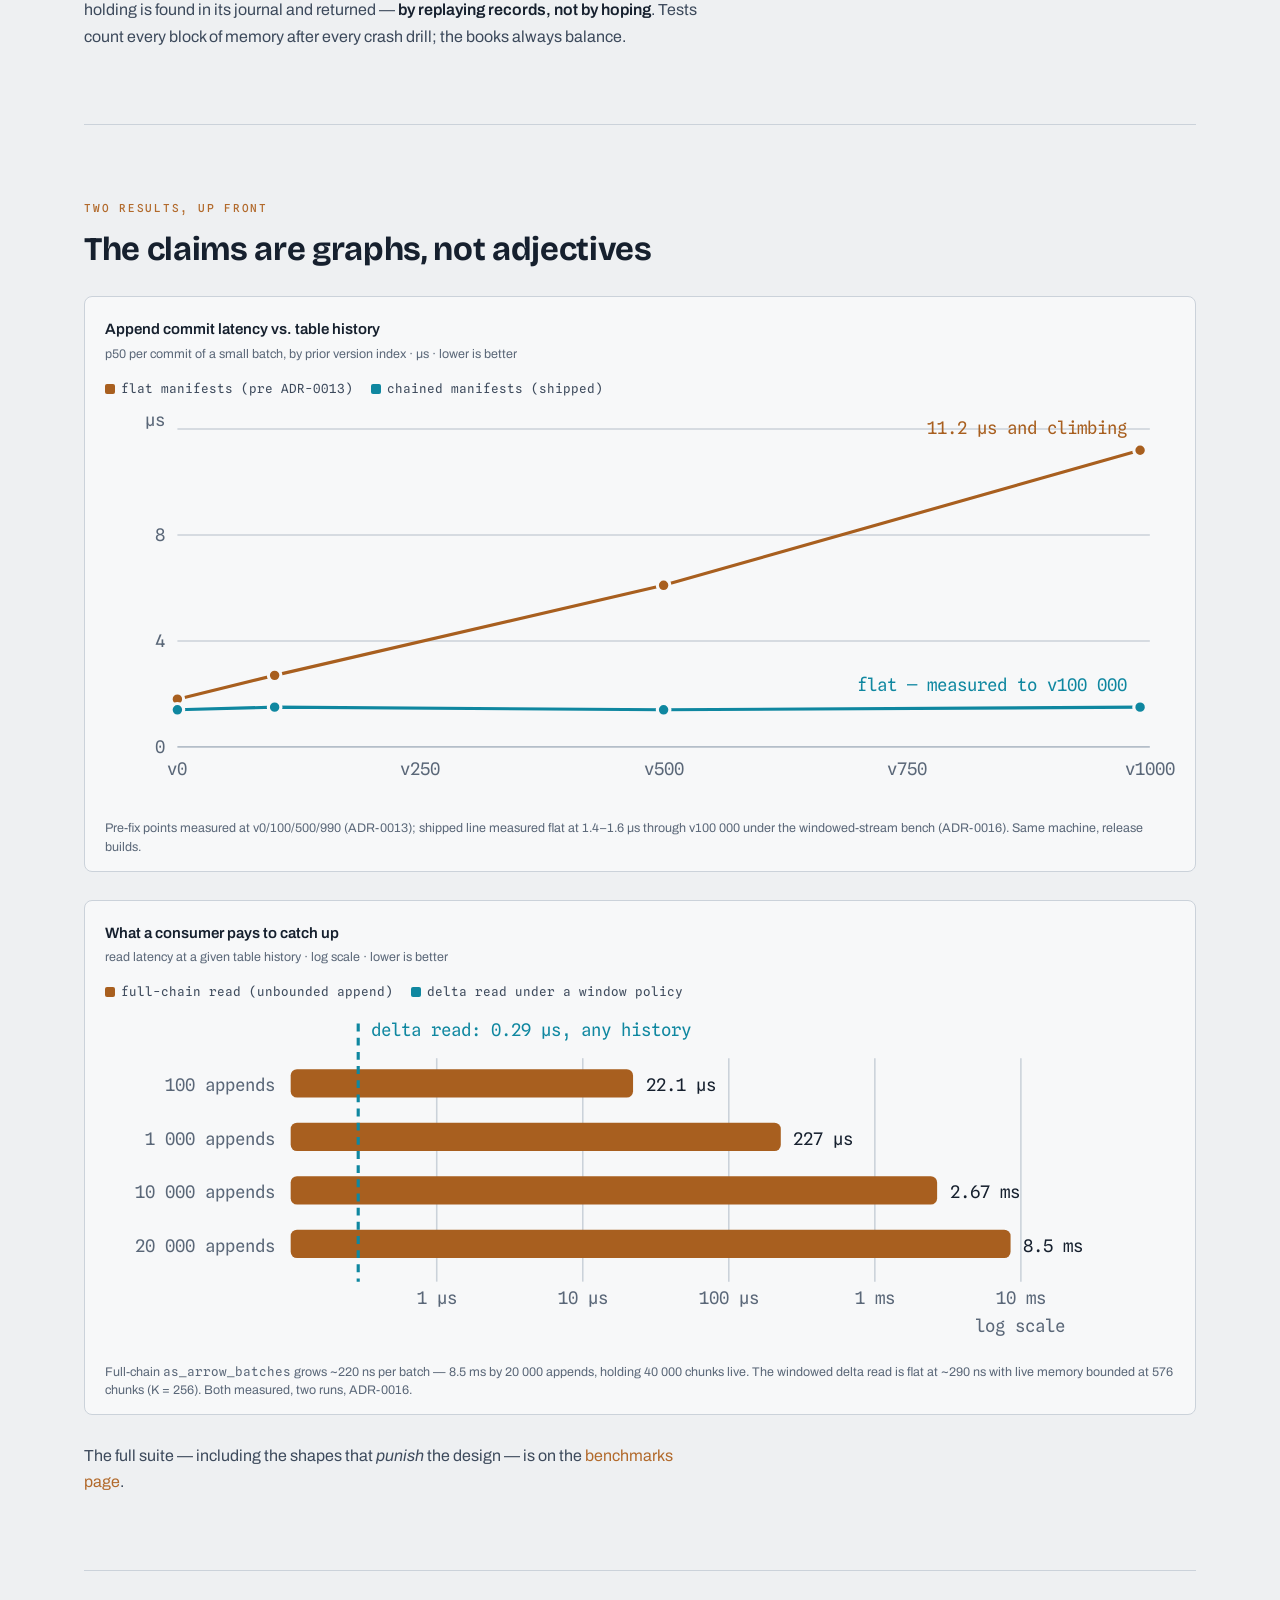
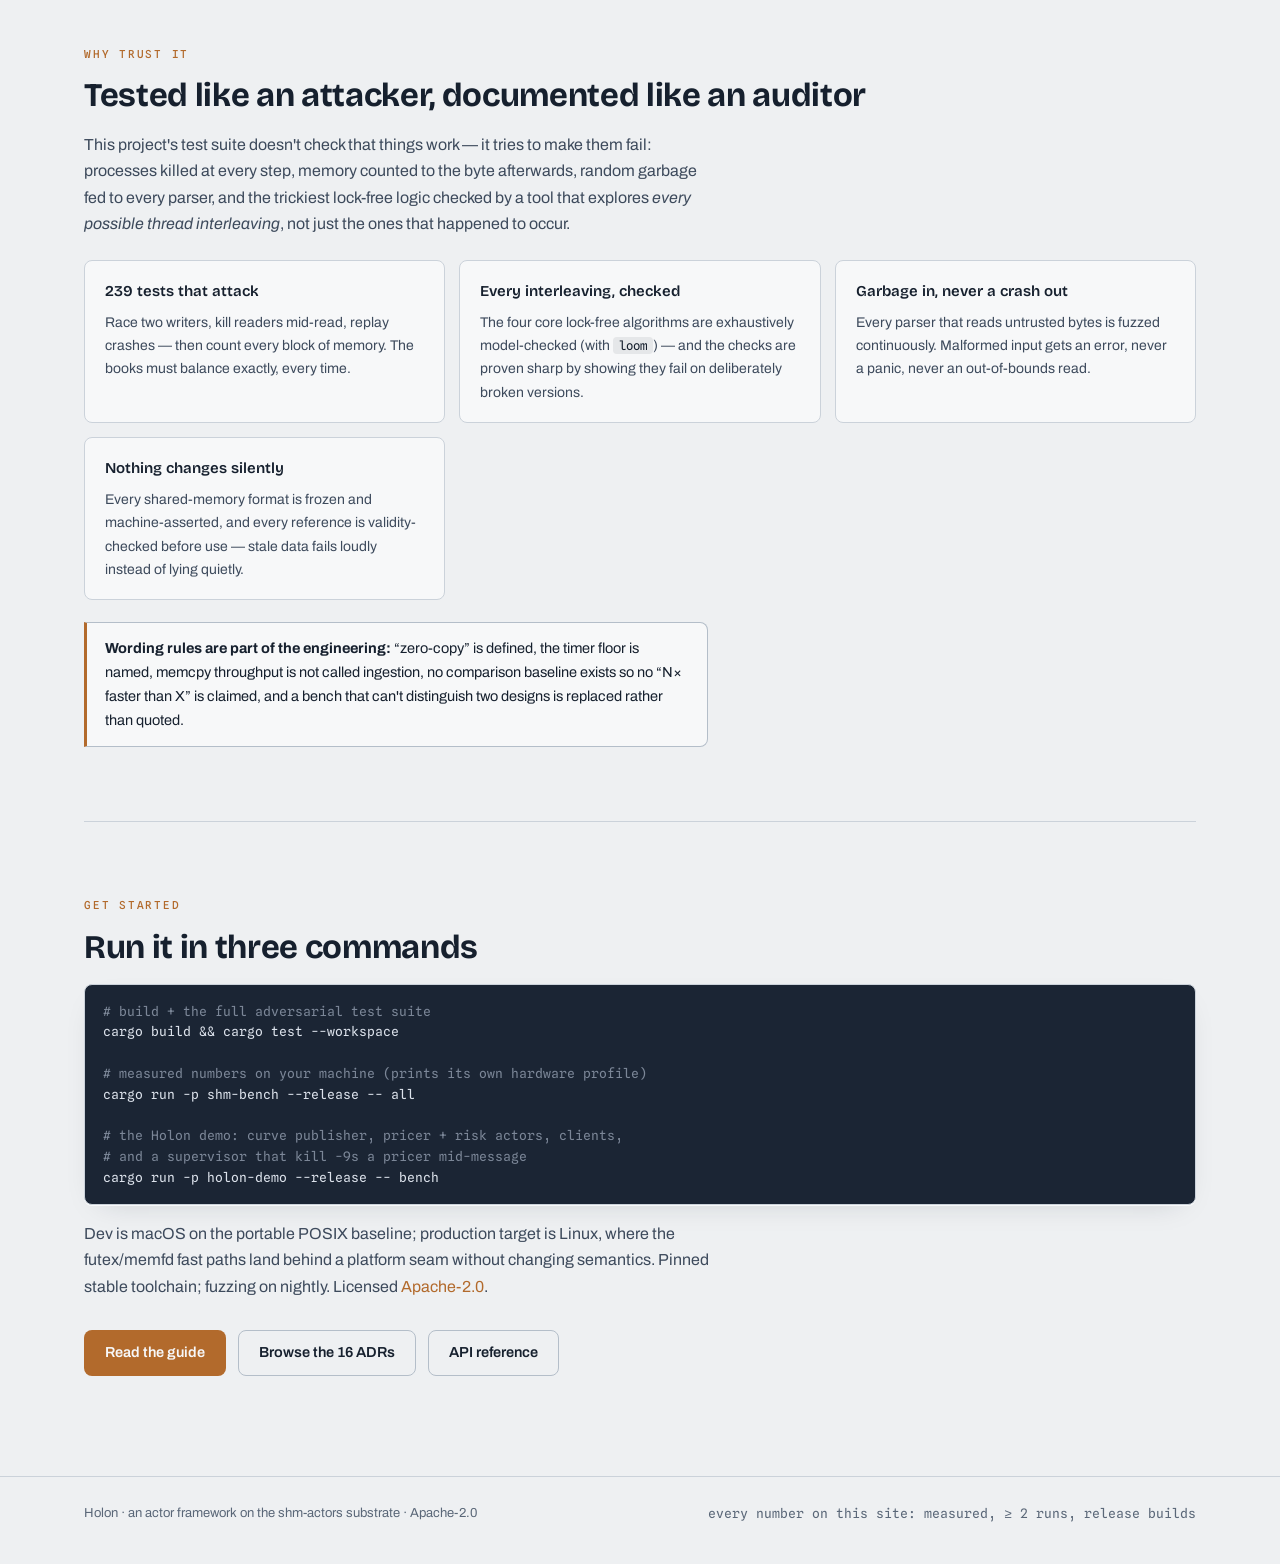
==== commit 347c7374: "Landing page: plain language first, jargon demoted The overview page opened in insider dialect (enve" ====
--- a/site/index.html
+++ b/site/index.html
@@ -27,15 +27,15 @@
 
 <main class="wrap">
 <header class="hero">
-  <div class="kicker">rust · actor framework · shared memory · apache arrow · <b>16 ADRs, every number measured</b></div>
-  <h1>Actors own no state.<br><span class="z">Memory owns no code.</span></h1>
+  <div class="kicker">holon — a rust framework for fast, crash-proof services · <b>every number on this page was measured</b></div>
+  <h1>Send the address,<br><span class="z">not the data.</span></h1>
   <p class="thesis lede">
-    <strong>Holon</strong> is an actor framework where the message is a 64-byte envelope, the
-    payload lives in a <strong>versioned Arrow cell</strong> in shared memory, and a handler pins
-    the exact version its message names. Actors are ordinary Rust processes; a
-    <code>kill&nbsp;-9</code> mid-message recovers by lease and journal replay with zero losses.
-    It stands on <strong>shm-actors</strong>, the zero-copy substrate: one copy in, everything
-    downstream moves a 24-byte descriptor.
+    Most systems spend their lives copying the same data between programs — serialize, send,
+    receive, parse, repeat. <strong>Holon</strong> takes a different deal: programs on one machine
+    share their data in memory, and a message just says <em>where to look</em>. The result is
+    requests answered in <strong>about a microsecond</strong>, workers you can kill mid-job
+    <strong>without losing a single message</strong>, and data tables every worker reads at full
+    speed without ever holding a copy.
   </p>
   <div class="cta">
     <a class="btn primary" href="guide.html">Read the guide</a>
@@ -44,35 +44,51 @@
   </div>
 
   <div class="statrow" role="list">
-    <div class="stat" role="listitem"><div class="v">1.2 <small>µs</small></div><div class="k">ask round trip, cross-process, spinning</div></div>
-    <div class="stat" role="listitem"><div class="v">9.5 <small>µs</small></div><div class="k">ask round trip, parked (7:1 is the wake, not us)</div></div>
-    <div class="stat" role="listitem"><div class="v">0 <small>lost</small></div><div class="k">messages across a kill&nbsp;-9 mid-handler</div></div>
-    <div class="stat" role="listitem"><div class="v">83.5 <small>ns</small></div><div class="k">substrate ring hop, cross-process p50</div></div>
-    <div class="stat" role="listitem"><div class="v">239</div><div class="k">tests · 4 loom models · 5 fuzz targets</div></div>
-  </div>
-  <p class="footnote">All numbers: Apple M4 Max, macOS dev profile, release builds, ≥ 2 runs — the portable
-  POSIX baseline, not the Linux fast paths. “≤ 1 tick” means at the 41.7 ns timer quantum, where honest
-  sub-tick measurement ends. “Zero-copy” means no payload-size-proportional copy — a read still costs
-  ~200–540 ns of view construction, and we say so. <a href="benchmarks.html">Method &amp; caveats →</a></p>
+    <div class="stat" role="listitem"><div class="v">1.2 <small>µs</small></div><div class="k">question in, answer back — between two programs</div></div>
+    <div class="stat" role="listitem"><div class="v">0 <small>lost</small></div><div class="k">messages when a worker is killed mid-job</div></div>
+    <div class="stat" role="listitem"><div class="v">½ <small>sec</small></div><div class="k">for a replacement worker to take over</div></div>
+    <div class="stat" role="listitem"><div class="v">0 <small>bytes</small></div><div class="k">of your data copied per message</div></div>
+    <div class="stat" role="listitem"><div class="v">239</div><div class="k">tests whose job is to break it</div></div>
+  </div>
+  <p class="footnote">We measure everything and publish the fine print: these numbers are from an
+  Apple M4 Max on the portable build, at least two runs each, and “zero copies” means your data is
+  never copied — building a view of it still costs a few hundred nanoseconds, and we say so.
+  <a href="benchmarks.html">Full method &amp; caveats →</a></p>
 
   <div class="envwrap">
     <div class="envcap">
-      <span class="t"><b>The unit of conversation:</b> one 64-byte envelope — one cache line, frozen ABI, <code>#[repr(C, align(64))]</code></span>
+      <span class="t"><b>Every message is exactly 64 bytes</b> — the size of one CPU cache line. The data never travels; the message carries its address.</span>
       <span class="t">hover a field ↓</span>
     </div>
     <div class="bytegrid" id="bytegrid" aria-hidden="true"></div>
     <div class="envlegend" id="envlegend"></div>
-    <div class="envinfo" id="envinfo">The payload never rides in the message. <b>payload</b> carries a packed reference into the shared pool; <b>version</b> pins the exact table version it was committed at.</div>
+    <div class="envinfo" id="envinfo">The interesting fields: <b>payload</b> says where the data lives in shared memory, and <b>version</b> says exactly which edition of it this message is about — so a worker never reads newer data than the sender meant.</div>
   </div>
 </header>
 
-<section id="framework" class="first" style="padding-top:60px">
+<section id="why" class="first" style="padding-top:60px">
+  <div class="eyebrow">Why this exists</div>
+  <h2>Three problems every fast system hits</h2>
+  <div class="grid2">
+    <div class="card"><h4>Copying is an invisible tax</h4><p>Services that talk over sockets or queues serialize and copy the same bytes all day — often more CPU than the actual work. Here, data is written to shared memory <strong>once</strong>; every message after that is a 24-byte note saying where it is.</p></div>
+    <div class="card"><h4>Restarts lose everything a service knew</h4><p>When state lives <em>inside</em> a service, restarting it means warm-up, replay, or an outage. Here, state lives in shared, versioned tables <em>outside</em> the workers — so restarting a worker loses nothing, because it owned nothing.</p></div>
+    <div class="card"><h4>Crashes lose work in flight</h4><p>Most systems hope their retry logic covers a crash. Here recovery is mechanical and measured: kill a worker mid-job and a replacement answers about half a second later, the job re-delivered, nothing lost, no memory leaked — proven on this page, below.</p></div>
+  </div>
+  <p>If you're building trading systems, market-data fan-out, pricing grids, real-time analytics —
+  anything where many processes on one machine hammer the same data — this is the shape built
+  for you. The rest of this page shows how it works and proves the claims; the deep technical
+  story lives in the <a href="guide.html">guide</a>.</p>
+</section>
+
+<section id="framework">
   <div class="eyebrow">The framework</div>
-  <h2>Message loops over shared state, without sharing mutable state</h2>
-  <p>An actor is a handler behind a mailbox. Envelopes ride a lock-free task queue; dispatch is a
-  sorted table of function pointers — no <code>dyn</code>, no allocation on the message path. One
-  process hosts any number of actors over one mailbox, routed by the envelope's <code>to</code>;
-  N processes of the same name form a pool with lease-based failover.</p>
+  <h2>Small workers, shared memory, no sharing of blame</h2>
+  <p>You write <strong>actors</strong>: small handlers that receive one message at a time, so you
+  never write a lock. Data they read is <strong>pinned</strong> for exactly as long as they read
+  it — the framework guarantees nobody frees or changes it under them. Under the hood: messages
+  ride a lock-free queue, dispatch is a function-pointer table, and nothing allocates on the
+  message path. One process can host many actors; several processes with the same name form a
+  pool that covers for each other.</p>
 
   <pre><code><span class="c">// host side: any number of actors, one mailbox, routed by `to`</span>
 <span class="k">let</span> <span class="k">mut</span> sys = ActorSystem::<span class="a">attach</span>(&node)?;
@@ -93,9 +109,9 @@
 <span class="k">let</span> reply  = pricer.<span class="a">ask</span>(&req, timeout)?;        <span class="c">// or .tell(&evt)</span></code></pre>
 
   <ul>
-    <li><strong>State lives in cells, not actors.</strong> A curve, a book, a table of ticks — each is a versioned Arrow cell any actor can pin. Restarting an actor loses nothing, because it owned nothing.</li>
-    <li><strong>The asker owns the reply memory.</strong> Learned from the demo, not the whiteboard: under crash-retry the reply must live in a chunk the asker allocated, named in the request — provably terminal, and handlers time-fence their writes at half the lease.</li>
-    <li><strong>Failover is observable, not magical.</strong> Replies carry the incarnation and the exact redelivery count; the client that cares sees the crash; the one that doesn’t, never notices.</li>
+    <li><strong>State lives in shared tables, not inside workers.</strong> A price curve, an order book, a stream of ticks — each is a versioned table (stored in <a href="https://arrow.apache.org/">Apache Arrow</a> format, so analytics tools read it natively). Any worker can read any version, at full speed, without a copy.</li>
+    <li><strong>Asking a question is safe even if the answerer dies.</strong> The asker sets aside the memory for its own answer before asking — so a half-dead worker can never scribble on someone else's reply. This rule came out of crash testing, not a whiteboard.</li>
+    <li><strong>Failover is visible if you care, invisible if you don't.</strong> Every reply says which incarnation of the worker produced it and whether the job was retried. Most callers never look; the ones that must, can.</li>
   </ul>
 </section>
 
@@ -132,23 +148,24 @@
 <section id="substrate">
   <div class="eyebrow">The substrate: shm-actors</div>
   <h2>One copy in. Zero copies after.</h2>
-  <p>Holon does not carry its own runtime tricks — it stands on <strong>shm-actors</strong>, a
-  substrate where a payload is serialized once into size-class pooled chunks and everything
-  downstream moves a 24-byte, generation-checked descriptor. A <strong>coordinator</strong> owns
-  names and leases, passes segment fds over a Unix socket, and is never on the data path;
-  <strong>actors</strong> map their segments and stop making syscalls.</p>
+  <p>Underneath the framework sits <strong>shm-actors</strong>, the memory engine. Think of it as
+  a warehouse every worker can see into: data is put on a shelf once, and from then on everyone
+  passes around <em>shelf labels</em> — 24-byte notes that are cheap to send and impossible to
+  confuse with a stale shelf, because every label is checked before use. A small
+  <strong>coordinator</strong> process hands out keys to the warehouse and cleans up after
+  crashes; it never touches the data itself, so even if it dies, everyone keeps working.</p>
 
   <div class="grid2">
-    <div class="card"><h4><span class="m">shm-ring</span> Pub/sub</h4><p>SPMC broadcast ring with per-subscriber cursors. One-way hop: 83.5 ns p50, cross-process — the same as cross-core.</p><a class="more" href="guide.html#ring">How it works →</a></div>
-    <div class="card"><h4><span class="m">shm-task</span> Tasks</h4><p>MPMC queue with O(1) claim at capacity 256 <em>and</em> 65 536, leases, redelivery counts, and a journaled crash story. Holon's mailbox.</p><a class="more" href="guide.html#task">How it works →</a></div>
-    <div class="card"><h4><span class="m">shm-artifact</span> Versioned cells</h4><p>RCU-versioned Arrow tables: pin in ≤ 1 tick at any history depth, append in O(new data), windowed retention, exact delta reads. Holon's memory.</p><a class="more" href="guide.html#cells">How it works →</a></div>
-    <div class="card"><h4><span class="m">shm-stream</span> Streams</h4><p>Transactional writers: stage many Arrow batches invisibly, install them as one atomic version. Abort or die — nothing partial is ever visible.</p><a class="more" href="guide.html#stream">How it works →</a></div>
-  </div>
-
-  <p>Safety is Rust's ownership story made multi-process: exclusive <strong>loans</strong> for
-  writers, pinned shared views for readers, reclamation driven by <strong>leases + a per-actor
-  borrow journal + generation counters</strong>. A process that dies mid-anything is unwound by
-  replay, not by hope.</p>
+    <div class="card"><h4><span class="m">shm-ring</span> Broadcast</h4><p>One publisher, many listeners, 83½ billionths of a second per hop — announcing to another process costs the same as to another CPU core.</p><a class="more" href="guide.html#ring">How it works →</a></div>
+    <div class="card"><h4><span class="m">shm-task</span> Job queue</h4><p>Workers claim jobs in constant time however big the queue is. Every job has a lease: if its worker dies, the job is handed to someone else — with a counter, so nothing is ever done twice unknowingly.</p><a class="more" href="guide.html#task">How it works →</a></div>
+    <div class="card"><h4><span class="m">shm-artifact</span> Versioned tables</h4><p>Data tables with editions. Readers grab an edition instantly and keep it frozen while writers publish the next; growing a table costs the same whether it holds ten rows of history or a hundred thousand.</p><a class="more" href="guide.html#cells">How it works →</a></div>
+    <div class="card"><h4><span class="m">shm-stream</span> All-or-nothing writes</h4><p>Build up a batch of changes invisibly, publish them as one edition. If the writer aborts — or dies — readers never see half of anything.</p><a class="more" href="guide.html#stream">How it works →</a></div>
+  </div>
+
+  <p>The safety story is Rust's famous ownership rules, extended across whole programs: one
+  writer at a time, readers hold what they read, and everything a crashed process was holding is
+  found in its journal and returned — <strong>by replaying records, not by hoping</strong>. Tests
+  count every block of memory after every crash drill; the books always balance.</p>
 </section>
 
 <section id="numbers">
@@ -180,12 +197,16 @@
 
 <section id="discipline">
   <div class="eyebrow">Why trust it</div>
-  <h2>Adversarial by policy</h2>
+  <h2>Tested like an attacker, documented like an auditor</h2>
+  <p>This project's test suite doesn't check that things work — it tries to make them fail:
+  processes killed at every step, memory counted to the byte afterwards, random garbage fed to
+  every parser, and the trickiest lock-free logic checked by a tool that explores <em>every
+  possible thread interleaving</em>, not just the ones that happened to occur.</p>
   <div class="grid2">
-    <div class="card"><h4>239 tests that attack</h4><p>Lineage races, crash replays, and exact-census invariants: count the free chunks after every hostile scenario and the difference must equal the live data — to the chunk.</p></div>
-    <div class="card"><h4>4 loom models</h4><p>The pin hazard handshake and the one-election reclaim CAS are exhaustively model-checked — and shown to fail against deliberately broken orderings.</p></div>
-    <div class="card"><h4>5 fuzz targets</h4><p>Every untrusted-input parser: manifest bytes, chain walks, Arrow layout, wire protocol. Plus a 200 000-iteration in-crate property test so the guarantee holds on stable.</p></div>
-    <div class="card"><h4>Frozen, asserted ABIs</h4><p><code>const</code> offset assertions on the envelope, magic + generation checks on every dereference, torn-tail-tolerant journals.</p></div>
+    <div class="card"><h4>239 tests that attack</h4><p>Race two writers, kill readers mid-read, replay crashes — then count every block of memory. The books must balance exactly, every time.</p></div>
+    <div class="card"><h4>Every interleaving, checked</h4><p>The four core lock-free algorithms are exhaustively model-checked (with <code>loom</code>) — and the checks are proven sharp by showing they fail on deliberately broken versions.</p></div>
+    <div class="card"><h4>Garbage in, never a crash out</h4><p>Every parser that reads untrusted bytes is fuzzed continuously. Malformed input gets an error, never a panic, never an out-of-bounds read.</p></div>
+    <div class="card"><h4>Nothing changes silently</h4><p>Every shared-memory format is frozen and machine-asserted, and every reference is validity-checked before use — stale data fails loudly instead of lying quietly.</p></div>
   </div>
   <div class="callout"><b>Wording rules are part of the engineering:</b> “zero-copy” is defined, the
   timer floor is named, memcpy throughput is not called ingestion, no comparison baseline exists so
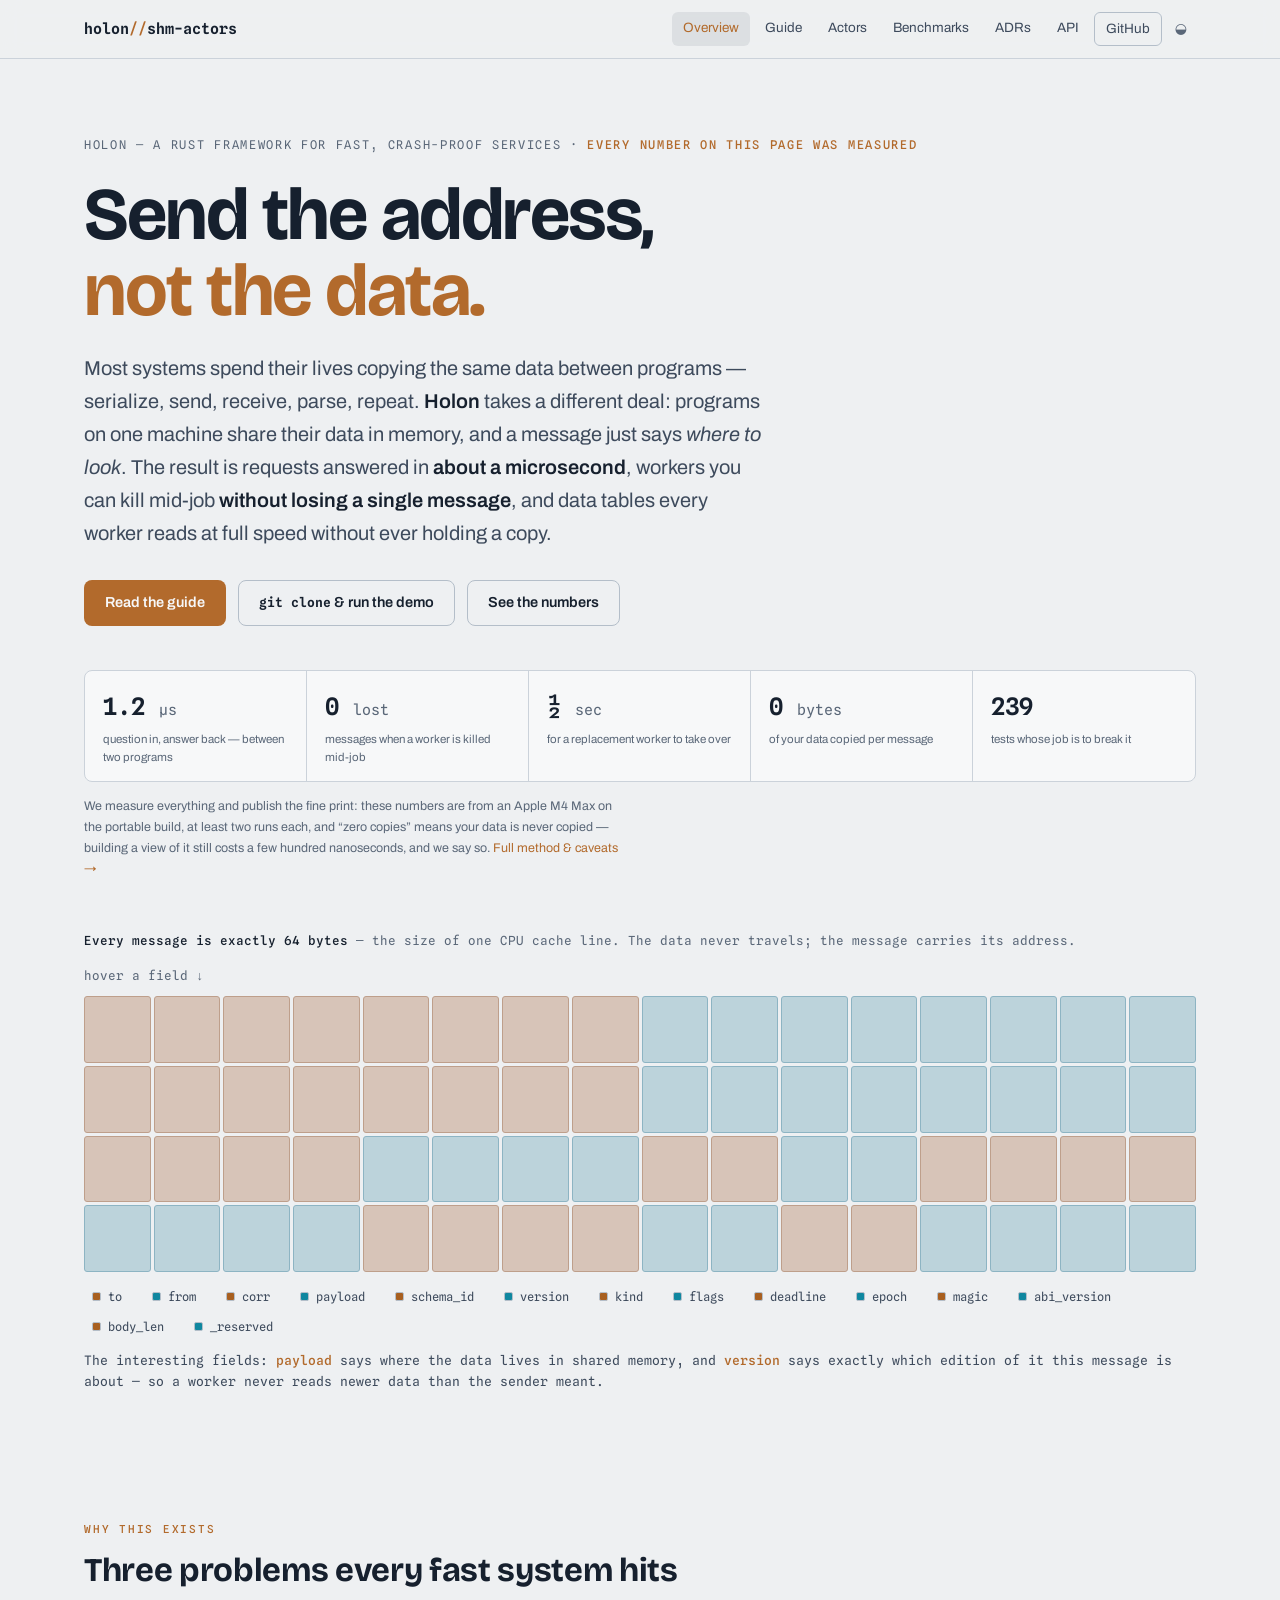
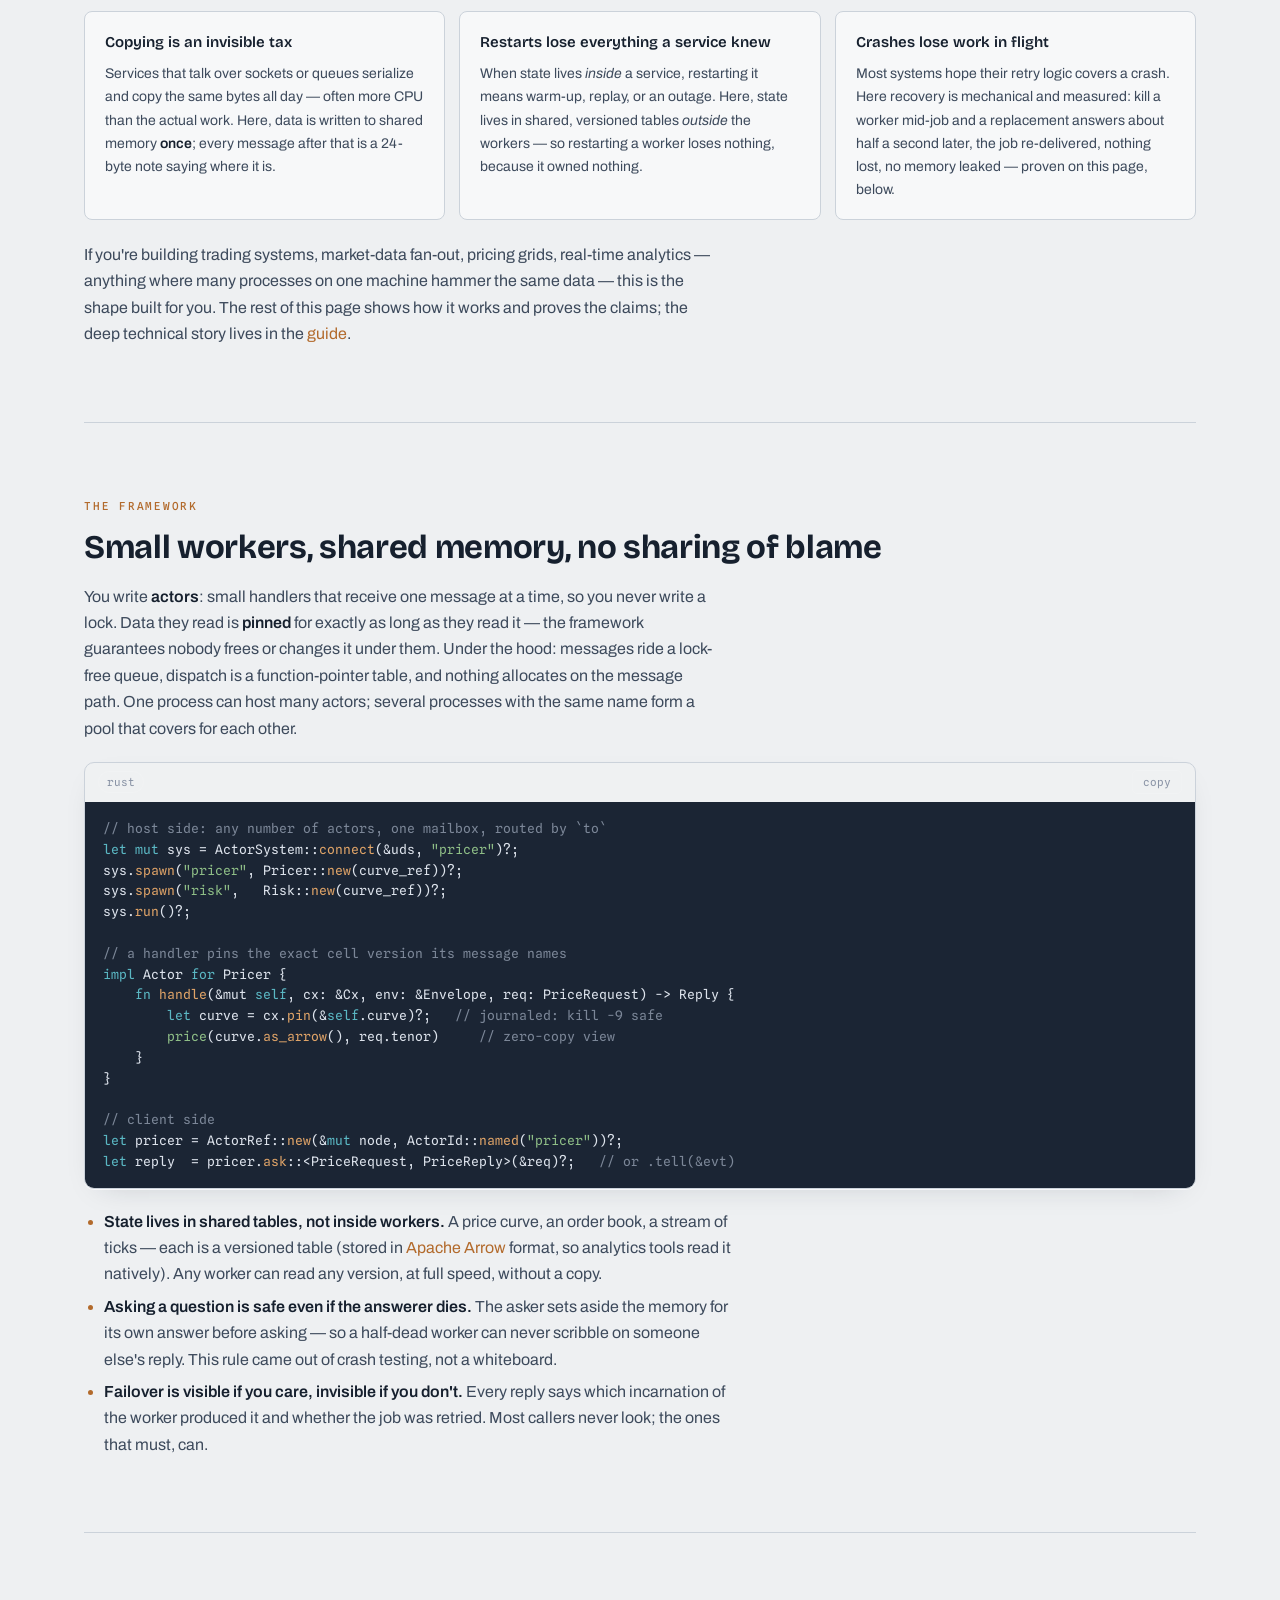
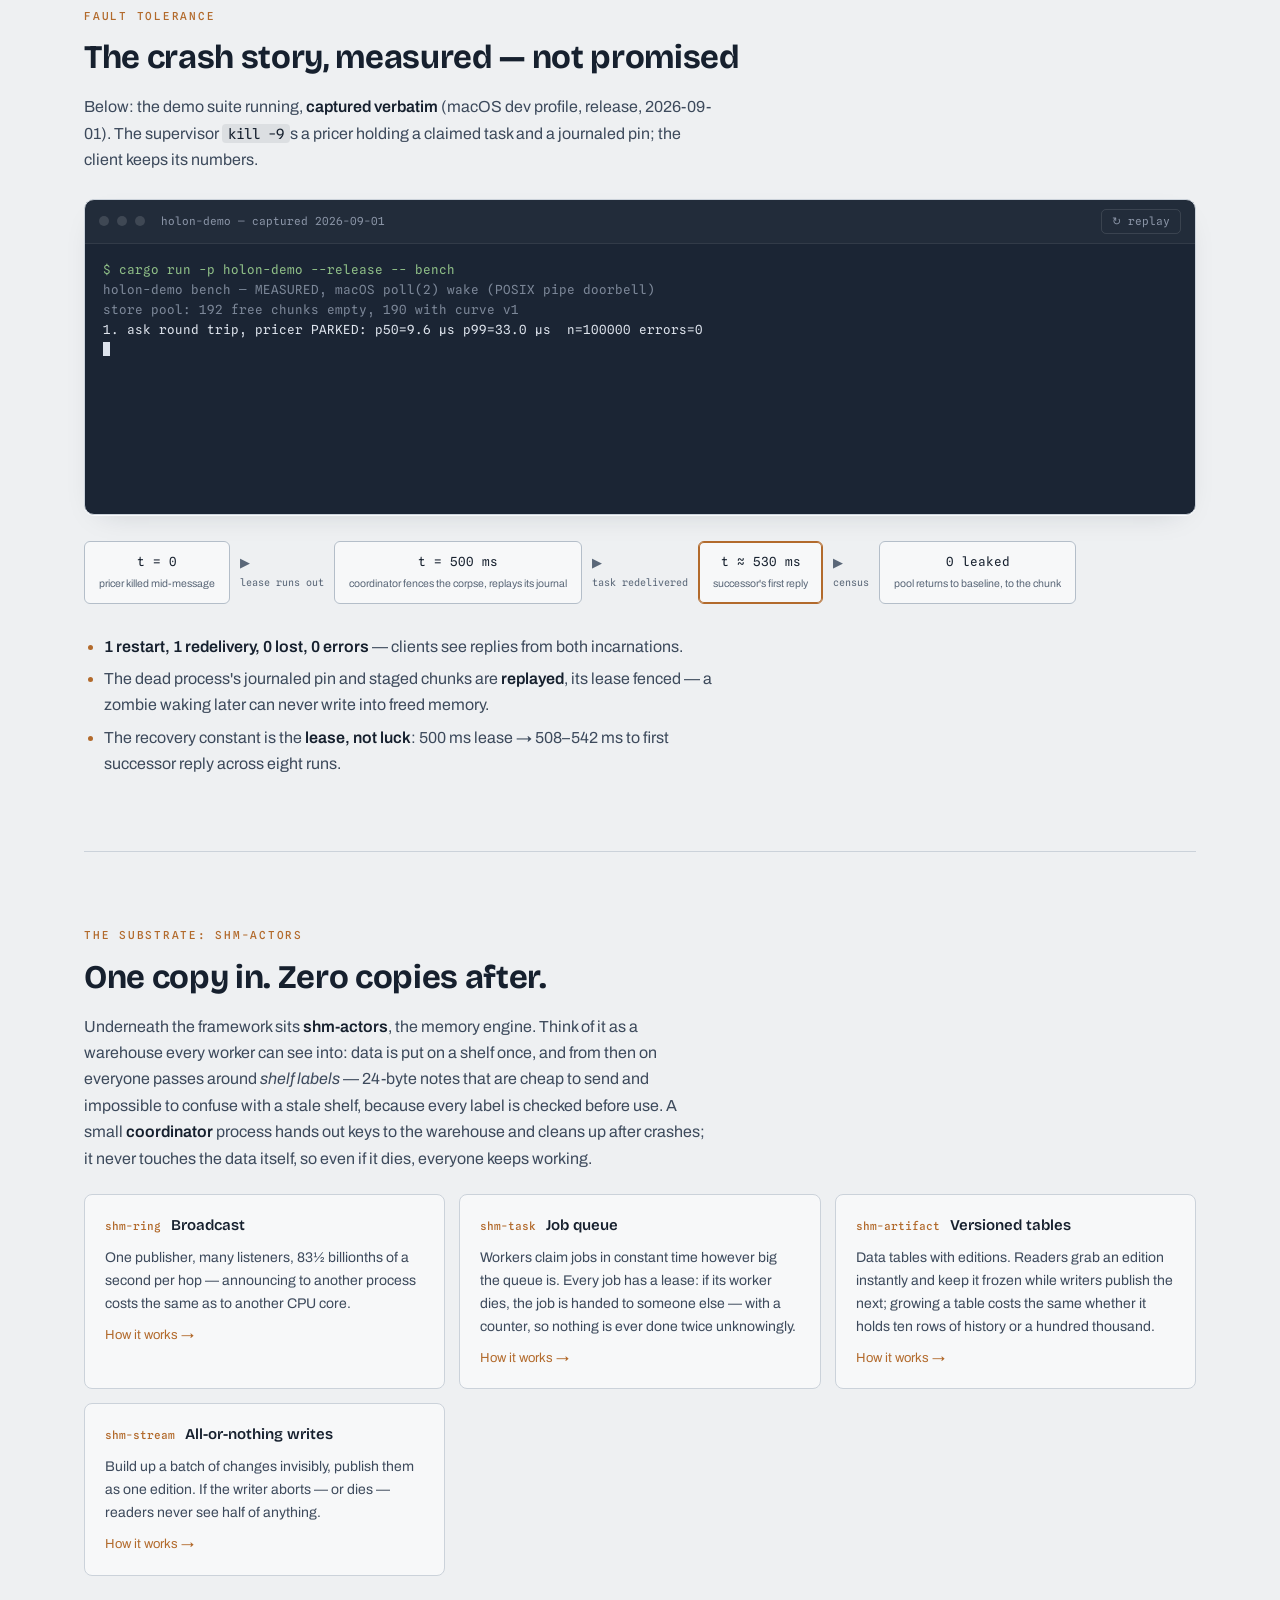
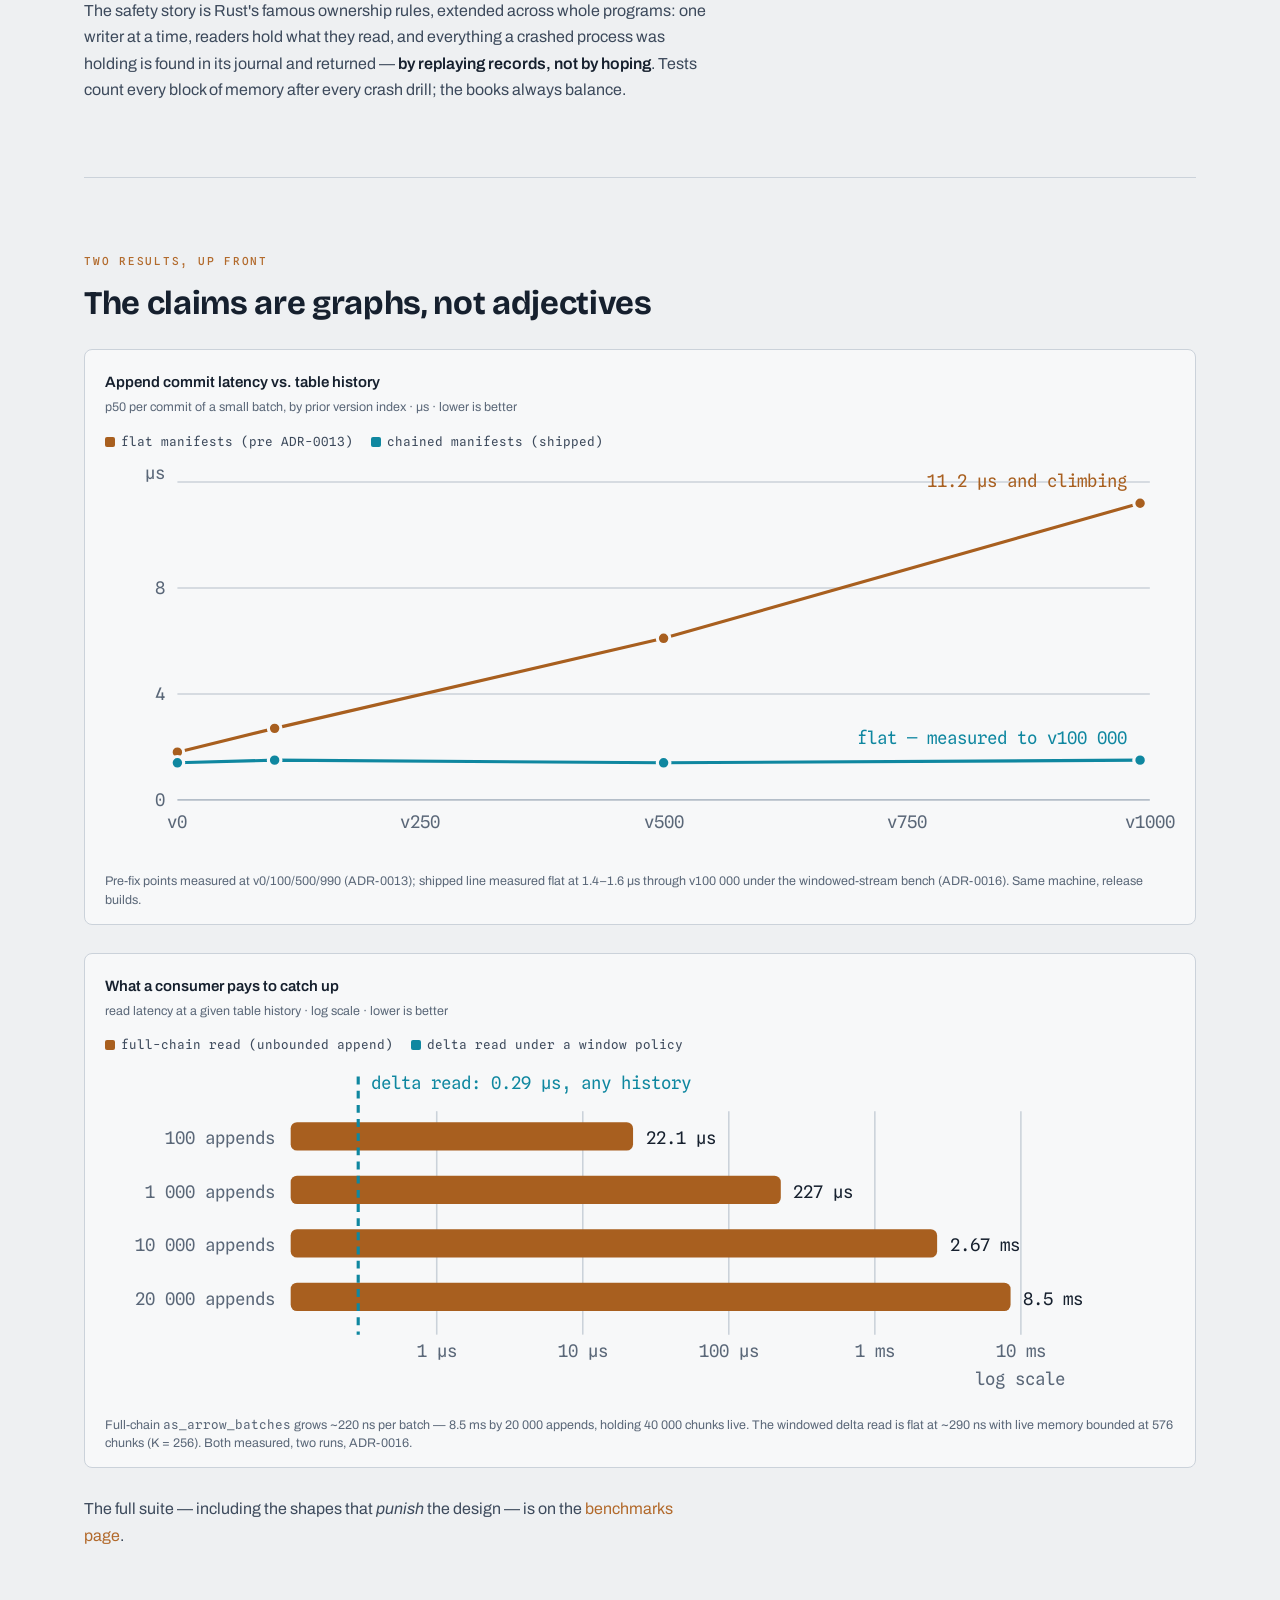
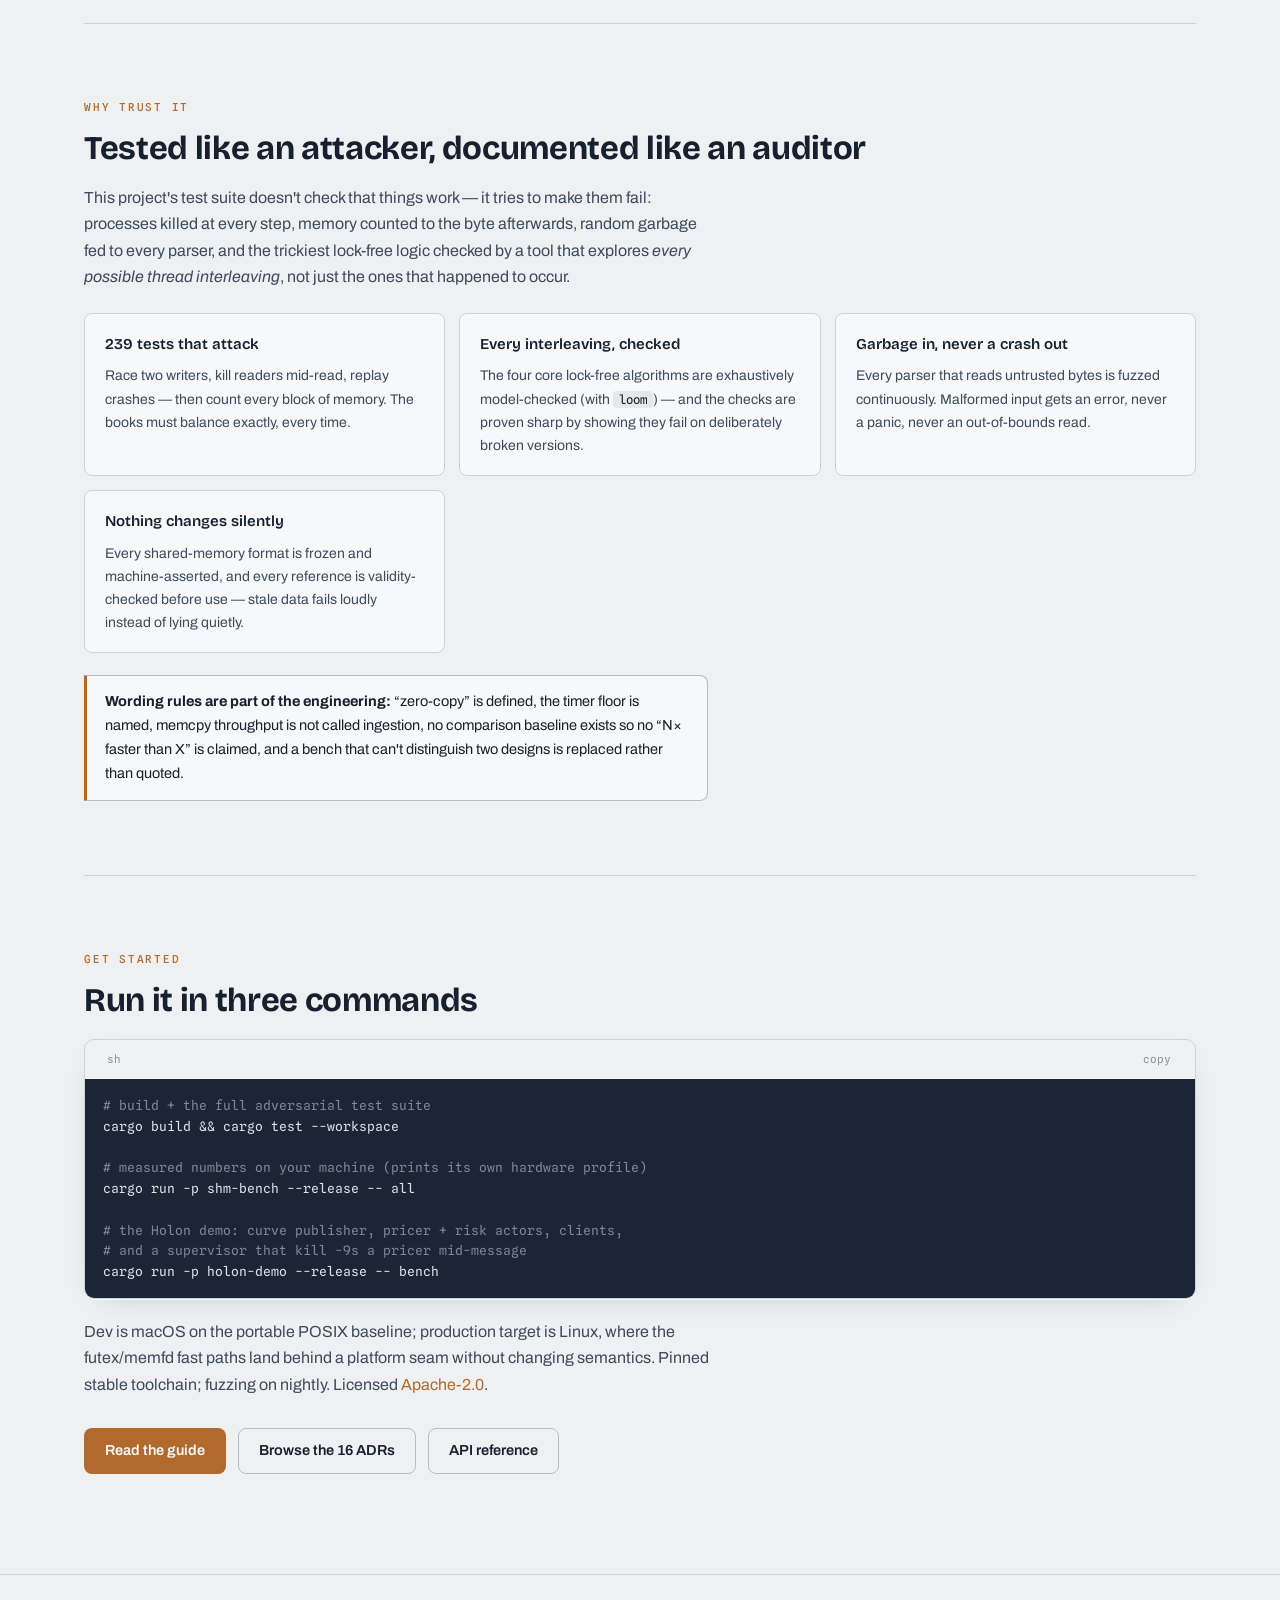
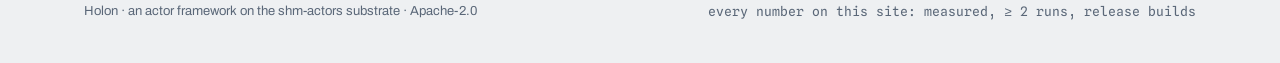
==== commit ec566808: "Docs: refreshed benchmark figures, actors and Arrow pages README and site benchmark numbers re-measu" ====
--- a/site/index.html
+++ b/site/index.html
@@ -17,6 +17,7 @@
   <nav>
     <a href="./" class="on">Overview</a>
     <a href="guide.html">Guide</a>
+    <a href="actors.html">Actors</a>
     <a href="benchmarks.html">Benchmarks</a>
     <a href="adrs.html">ADRs</a>
     <a href="api/holon_actor/index.html">API</a>
@@ -91,7 +92,7 @@
   pool that covers for each other.</p>
 
   <pre><code><span class="c">// host side: any number of actors, one mailbox, routed by `to`</span>
-<span class="k">let</span> <span class="k">mut</span> sys = ActorSystem::<span class="a">attach</span>(&node)?;
+<span class="k">let</span> <span class="k">mut</span> sys = ActorSystem::<span class="a">connect</span>(&amp;uds, <span class="g">"pricer"</span>)?;
 sys.<span class="a">spawn</span>(<span class="g">"pricer"</span>, Pricer::<span class="a">new</span>(curve_ref))?;
 sys.<span class="a">spawn</span>(<span class="g">"risk"</span>,   Risk::<span class="a">new</span>(curve_ref))?;
 sys.<span class="a">run</span>()?;
@@ -105,8 +106,8 @@
 }
 
 <span class="c">// client side</span>
-<span class="k">let</span> pricer = client.<span class="a">actor_ref</span>::&lt;PriceRequest&gt;(<span class="g">"pricer"</span>)?;
-<span class="k">let</span> reply  = pricer.<span class="a">ask</span>(&req, timeout)?;        <span class="c">// or .tell(&evt)</span></code></pre>
+<span class="k">let</span> pricer = ActorRef::<span class="a">new</span>(&amp;<span class="k">mut</span> node, ActorId::<span class="a">named</span>(<span class="g">"pricer"</span>))?;
+<span class="k">let</span> reply  = pricer.<span class="a">ask</span>::&lt;PriceRequest, PriceReply&gt;(&amp;req)?;   <span class="c">// or .tell(&amp;evt)</span></code></pre>
 
   <ul>
     <li><strong>State lives in shared tables, not inside workers.</strong> A price curve, an order book, a stream of ticks — each is a versioned table (stored in <a href="https://arrow.apache.org/">Apache Arrow</a> format, so analytics tools read it natively). Any worker can read any version, at full speed, without a copy.</li>
@@ -141,7 +142,7 @@
   <ul>
     <li><strong>1 restart, 1 redelivery, 0 lost, 0 errors</strong> — clients see replies from both incarnations.</li>
     <li>The dead process's journaled pin and staged chunks are <strong>replayed</strong>, its lease fenced — a zombie waking later can never write into freed memory.</li>
-    <li>The recovery constant is the <strong>lease, not luck</strong>: 500 ms lease → 522–543 ms to first successor reply, run after run.</li>
+    <li>The recovery constant is the <strong>lease, not luck</strong>: 500 ms lease → 508–542 ms to first successor reply across eight runs.</li>
   </ul>
 </section>
 
--- a/site/style.css
+++ b/site/style.css
@@ -140,17 +140,19 @@
 pre{background:var(--code-bg); color:#DDE3EC; border:1px solid var(--line); border-radius:8px; padding:16px 18px; overflow-x:auto; font-size:13px; line-height:1.6; box-shadow:var(--shadow)}
 pre .c{color:#7C8798} pre .k{color:#5BB8C4} pre .a{color:#E0A468} pre .g{color:#8FBF87}
 p code,li code,td code,h3 code,h4 code{font-size:.88em; background:var(--muted); padding:1px 6px; border-radius:4px; color:var(--ink)}
-table{border-collapse:collapse; width:100%; font-size:13.5px; margin:18px 0}
-.tblwrap{overflow-x:auto}
-th{font-family:"Spline Sans Mono",monospace; font-size:10.5px; letter-spacing:.1em; text-transform:uppercase; color:var(--mut); font-weight:500; text-align:left; padding:8px 14px 8px 0; border-bottom:1px solid var(--line2)}
-td{padding:8px 14px 8px 0; border-bottom:1px solid var(--line); color:var(--ink2); vertical-align:top}
+table{border-collapse:collapse; width:100%; font-size:13.5px; margin:0}
+.tblwrap{overflow-x:auto; border:1px solid var(--line); border-radius:10px; background:var(--bg2); margin:20px 0; box-shadow:var(--shadow)}
+th{font-family:"Spline Sans Mono",monospace; font-size:10.5px; letter-spacing:.1em; text-transform:uppercase; color:var(--mut); font-weight:500; text-align:left; padding:11px 16px; border-bottom:1px solid var(--line2); background:var(--bg3)}
+td{padding:10px 16px; border-bottom:1px solid var(--line); color:var(--ink2); vertical-align:top}
+tbody tr:nth-child(even) td{background:color-mix(in srgb,var(--bg3) 40%,transparent)}
+tr:last-child td{border-bottom:0}
 td:first-child{color:var(--ink)}
 td.n,th.n{text-align:right; font-family:"Spline Sans Mono",monospace; font-variant-numeric:tabular-nums; white-space:nowrap}
-.flow{display:flex; align-items:stretch; flex-wrap:wrap; margin:24px 0; font-family:"Spline Sans Mono",monospace; font-size:12.5px}
-.fnode{background:var(--bg2); border:1px solid var(--line2); border-radius:6px; padding:10px 14px; text-align:center; min-width:110px}
+.flow{display:flex; align-items:stretch; flex-wrap:nowrap; overflow-x:auto; padding-bottom:6px; margin:24px 0; font-family:"Spline Sans Mono",monospace; font-size:12.5px}
+.fnode{background:var(--bg2); border:1px solid var(--line2); border-radius:6px; padding:10px 14px; text-align:center; min-width:110px; flex-shrink:0}
 .fnode small{display:block; color:var(--mut); font-size:10.5px; margin-top:3px; font-family:"Archivo",sans-serif}
 .fnode.hot{border-color:var(--accent); box-shadow:inset 0 0 0 1px var(--accent)}
-.farr{align-self:center; padding:0 10px; color:var(--mut); white-space:nowrap}
+.farr{align-self:center; padding:0 10px; color:var(--mut); white-space:nowrap; flex-shrink:0}
 .farr small{display:block; font-size:10px; text-align:center}
 .callout{border:1px solid var(--line2); border-left:3px solid var(--accent); background:var(--bg2); border-radius:0 8px 8px 0; padding:14px 18px; margin:22px 0; font-size:14.5px; max-width:78ch}
 .callout b{color:var(--ink)}
@@ -179,13 +181,8 @@
 .timeline h4{font-size:14.5px; font-weight:600; color:var(--ink); margin:0}
 .timeline p{font-size:13.5px; margin:3px 0 0; max-width:72ch}
 
-.adrshell{display:grid; grid-template-columns:280px minmax(0,1fr); gap:40px; margin-top:34px}
-.adrlist{position:sticky; top:76px; align-self:start; max-height:calc(100dvh - 96px); overflow-y:auto; font-size:13px; padding-right:8px}
-.adrlist a{display:block; color:var(--ink2); padding:7px 10px; border-radius:6px; line-height:1.4}
-.adrlist a:hover{background:var(--muted); color:var(--ink); text-decoration:none}
-.adrlist a.on{background:var(--muted); color:var(--accent)}
-.adrlist a .n{font-family:"Spline Sans Mono",monospace; font-size:11px; color:var(--accent); margin-right:8px}
-@media (max-width:900px){ .adrshell{display:block} .adrlist{position:static; max-height:none; display:flex; flex-wrap:wrap; gap:4px} }
+#adrlist a{font-size:12.5px}
+#adrlist a .n{font-family:"Spline Sans Mono",monospace; font-size:10.5px; color:var(--accent); margin-right:7px}
 
 /* rendered markdown */
 .md{max-width:76ch}
@@ -214,3 +211,61 @@
 .term .cur{display:inline-block;width:7px;height:14px;background:#DDE3EC;vertical-align:-2px;animation:blink 1s steps(1) infinite}
 @keyframes blink{50%{opacity:0}}
 @media (prefers-reduced-motion: reduce){ .term .cur{animation:none} }
+
+/* ================= docs shell (guide / benchmarks / adrs) ================= */
+.docshell{display:grid; grid-template-columns:240px minmax(0,1fr) 190px; gap:52px; max-width:1240px; margin:0 auto; padding:0 24px}
+.docshell > main{min-width:0; padding-bottom:90px}
+.sidenav{position:sticky; top:58px; align-self:start; height:calc(100dvh - 58px); overflow-y:auto; padding:30px 0 40px; font-size:13.5px}
+.sidenav .g{font-family:"Spline Sans Mono",monospace; font-size:10.5px; letter-spacing:.14em; text-transform:uppercase; color:var(--mut); margin:20px 0 6px; font-weight:500}
+.sidenav .g:first-child{margin-top:0}
+.sidenav a{display:block; color:var(--ink2); padding:5px 12px; border-left:2px solid var(--line); line-height:1.45}
+.sidenav a:hover{color:var(--ink); text-decoration:none; border-left-color:var(--line2); background:var(--muted)}
+.sidenav a.on{color:var(--accent); border-left-color:var(--accent); background:var(--muted); font-weight:500}
+.sidenav a.pg{border-left-color:transparent; border-radius:6px; margin-left:-2px}
+.sidenav a.pg.here{color:var(--ink); font-weight:600}
+.otp{position:sticky; top:58px; align-self:start; padding-top:74px; font-size:12.5px}
+.otp .t{font-family:"Spline Sans Mono",monospace; font-size:10px; letter-spacing:.14em; text-transform:uppercase; color:var(--mut); margin-bottom:10px}
+.otp a{display:block; color:var(--mut); padding:3.5px 0; line-height:1.4}
+.otp a:hover{color:var(--ink); text-decoration:none}
+.otp a.on{color:var(--accent)}
+@media (max-width:1080px){ .docshell{grid-template-columns:220px minmax(0,1fr)} .otp{display:none} }
+@media (max-width:820px){ .docshell{display:block} .sidenav{position:static; height:auto; display:flex; flex-wrap:wrap; gap:2px 4px; padding:16px 0 4px; border-bottom:1px solid var(--line)} .sidenav .g{display:none} .sidenav a{border-left:0; border-radius:6px; padding:4px 10px} }
+
+.dochead{padding:46px 0 8px}
+.dochead .crumb{font-family:"Spline Sans Mono",monospace; font-size:11px; letter-spacing:.1em; text-transform:uppercase; color:var(--mut); margin-bottom:12px}
+.dochead .crumb a{color:var(--mut)} .dochead .crumb b{color:var(--accent); font-weight:500}
+.dochead h1{font-size:clamp(28px,4vw,40px); font-weight:700; letter-spacing:-.015em; margin:0 0 10px}
+.dochead .sub{font-size:16.5px; color:var(--ink2); max-width:64ch}
+
+/* headings get hover anchors */
+h2[id],h3[id]{scroll-margin-top:76px; position:relative}
+a.hanchor{position:absolute; left:-1.1em; color:var(--mut); opacity:0; font-weight:400; font-family:"Spline Sans Mono",monospace}
+h2[id]:hover a.hanchor, h3[id]:hover a.hanchor{opacity:.8}
+a.hanchor:hover{color:var(--accent); text-decoration:none}
+
+/* code block chrome */
+.codeblock{border:1px solid var(--line); border-radius:10px; overflow:hidden; margin:20px 0; box-shadow:var(--shadow)}
+.codeblock pre{margin:0; border:0; border-radius:0; box-shadow:none}
+.codehead{display:flex; align-items:center; gap:10px; padding:7px 13px; background:#ffffff08; border-bottom:1px solid #ffffff10; font-family:"Spline Sans Mono",monospace; font-size:11px; color:#8A94A6}
+.codehead .lang{padding:1px 8px; border:1px solid #ffffff1c; border-radius:99px}
+.codehead button{all:unset; cursor:pointer; margin-left:auto; padding:2px 10px; border:1px solid #ffffff1c; border-radius:5px; color:#8A94A6; font-size:11px}
+.codehead button:hover{color:#DDE3EC; border-color:#ffffff40}
+.codehead button.ok{color:#8FBF87; border-color:#8FBF8760}
+
+/* prev / next pagination */
+.pgnav{display:grid; grid-template-columns:1fr 1fr; gap:12px; margin-top:64px}
+.pgnav a{display:block; border:1px solid var(--line); border-radius:10px; background:var(--bg2); padding:14px 18px}
+.pgnav a:hover{text-decoration:none; border-color:var(--accent)}
+.pgnav .lab{font-family:"Spline Sans Mono",monospace; font-size:10.5px; letter-spacing:.12em; text-transform:uppercase; color:var(--mut)}
+.pgnav .ttl{color:var(--ink); font-weight:600; margin-top:3px; font-size:14.5px}
+.pgnav a.next{text-align:right}
+.pgnav a.only{grid-column:2}
+
+/* md (ADR) typography polish */
+.md h2{border-bottom:1px solid var(--line); padding-bottom:8px}
+.md table{font-size:13px}
+.md > table, .md > pre{margin:20px 0}
+.md pre{border-radius:10px}
+.md code{font-size:.86em}
+.md li::marker{color:var(--accent)}
+ul li::marker{color:var(--accent)}
